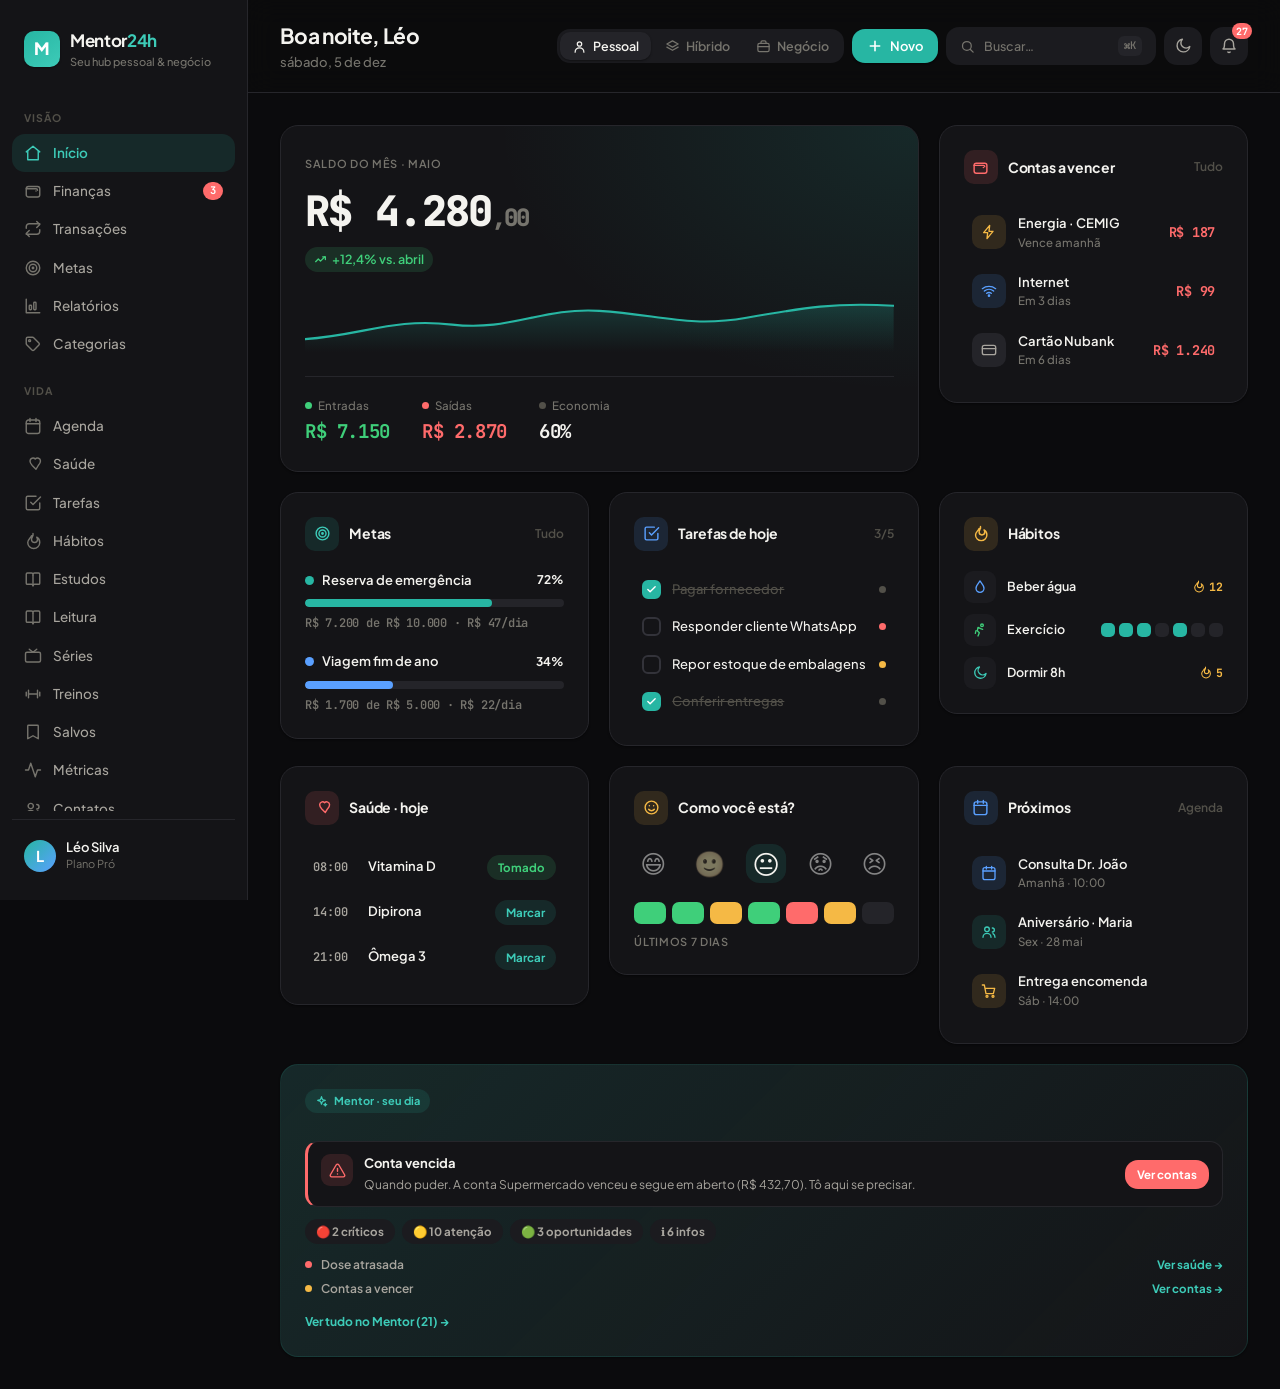
==== index.html @ be927c5b "feat(etapa-24): Encomendas/Pedidos (modo Negócio) — status board, sinal/restante, WhatsApp e Mentor " ====
<!DOCTYPE html>
<html lang="pt-BR" data-theme="dark" data-mode="pessoal">
<head>
<meta charset="UTF-8">
<meta name="viewport" content="width=device-width, initial-scale=1.0, viewport-fit=cover, maximum-scale=1.0">
<title>Mentor24h — Hub Pessoal & Negócio</title>
<meta name="theme-color" content="#0B0B0D">
<meta name="apple-mobile-web-app-capable" content="yes">
<meta name="mobile-web-app-capable" content="yes">
<meta name="apple-mobile-web-app-status-bar-style" content="black-translucent">
<meta name="apple-mobile-web-app-title" content="Mentor24h">
<link rel="manifest" href="manifest.json">
<link rel="stylesheet" href="css/estilo.css">
<link rel="apple-touch-icon" href="icon.svg">
<link rel="icon" type="image/svg+xml" href="icon.svg">
<link rel="preconnect" href="https://fonts.googleapis.com">
<link rel="preconnect" href="https://fonts.gstatic.com" crossorigin>
<link rel="stylesheet" href="https://fonts.googleapis.com/css2?family=Plus+Jakarta+Sans:wght@400;500;600;700;800&family=JetBrains+Mono:wght@400;500;600&display=swap">
</head>
<body>
<div id="side-backdrop"></div>
<div id="app">

  <!-- ═══ SIDEBAR ═══ -->
  <aside id="sidebar">
    <div class="brand">
      <div class="brand-mark">M</div>
      <div>
        <div class="brand-name">Mentor<em>24h</em></div>
        <div class="brand-tag">Seu hub pessoal & negócio</div>
      </div>
    </div>

    <div class="side-scroll">
    <div class="nav-group" data-ctx="pessoal">
      <div class="nav-label">Visão</div>
      <div class="nav-item active" data-nav="dashboard">{i:home}<span>Início</span></div>
      <div class="nav-item" data-nav="financas">{i:wallet}<span>Finanças</span><span class="badge">3</span></div>
      <div class="nav-item" data-nav="transacoes">{i:repeat}<span>Transações</span></div>
      <div class="nav-item" data-nav="metas">{i:target}<span>Metas</span></div>
      <div class="nav-item" data-nav="relatorios-fin">{i:chart}<span>Relatórios</span></div>
      <div class="nav-item" data-nav="categorias">{i:tag}<span>Categorias</span></div>
    </div>
    <div class="nav-group" data-ctx="pessoal">
      <div class="nav-label">Vida</div>
      <div class="nav-item" data-nav="agenda">{i:calendar}<span>Agenda</span></div>
      <div class="nav-item" data-nav="saude">{i:heart}<span>Saúde</span></div>
      <div class="nav-item" data-nav="tarefas">{i:check}<span>Tarefas</span></div>
      <div class="nav-item" data-nav="habitos">{i:flame}<span>Hábitos</span></div>
      <div class="nav-item" data-nav="estudos">{i:book}<span>Estudos</span></div>
      <div class="nav-item" data-nav="leitura">{i:book}<span>Leitura</span></div>
      <div class="nav-item" data-nav="series">{i:tv}<span>Séries</span></div>
      <div class="nav-item" data-nav="treinos">{i:dumbbell}<span>Treinos</span></div>
      <div class="nav-item" data-nav="salvos">{i:bookmark}<span>Salvos</span></div>
      <div class="nav-item" data-nav="metricas">{i:activity}<span>Métricas</span></div>
      <div class="nav-item" data-nav="contatos">{i:users}<span>Contatos</span></div>
    </div>
    <div class="nav-group" data-ctx="negocio" style="display:none">
      <div class="nav-label">Negócio</div>
      <div class="nav-item" data-nav="dashboard">{i:home}<span>Painel</span></div>
      <div class="nav-item" data-nav="vendas">{i:cart}<span>Vendas</span></div>
      <div class="nav-item" data-nav="produtos">{i:box}<span>Produtos</span></div>
      <div class="nav-item" data-nav="estoque">{i:archive}<span>Estoque</span><span class="badge" id="badge-estoque" style="display:none"></span></div>
      <div class="nav-item" data-nav="clientes">{i:users}<span>Clientes</span></div>
      <div class="nav-item" data-nav="relatorios">{i:chart}<span>Relatórios</span></div>
      <div class="nav-item" data-nav="documentos">{i:file}<span>Documentos</span></div>
      <div class="nav-item" data-nav="encomendas">{i:package}<span>Encomendas</span></div>
    </div>
    <div class="nav-group">
      <div class="nav-label">Assistente</div>
      <div class="nav-item" data-nav="mentor">{i:spark}<span>Mentor</span><span class="badge" id="badge-mentor" style="display:none"></span></div>
    </div>
    </div>

    <div class="side-foot">
      <div class="user-chip" id="user-chip"></div>
    </div>
  </aside>

  <!-- ═══ MAIN ═══ -->
  <main id="main">
    <header class="topbar">
      <button class="icon-btn" id="menu-btn" title="Menu">{i:menu}</button>
      <div class="greet">
        <h1 id="greet-h">Boa tarde, Léo</h1>
        <p id="greet-p">terça, 26 de maio</p>
      </div>
      <div class="top-actions">
        <div class="mode-switch">
          <button class="on" data-mode="pessoal">{i:user}<span>Pessoal</span></button>
          <button data-mode="hibrido">{i:layers}<span>Híbrido</span></button>
          <button data-mode="negocio">{i:briefcase}<span>Negócio</span></button>
        </div>
        <div class="qa-wrap" id="qa-wrap">
          <button class="btn-add" id="qa-btn">{i:plus}<span>Novo</span></button>
          <div class="qa-menu" id="qa-menu"></div>
        </div>
        <div class="search">{i:search}<span>Buscar…</span><span class="kbd">⌘K</span></div>
        <button class="icon-btn" id="theme-btn" title="Tema">{i:moon}</button>
        <div class="notif-wrap" id="notif-wrap">
          <button class="icon-btn" id="notif-btn" title="Notificações">{i:bell}</button>
          <span class="notif-badge" id="notif-badge" style="display:none"></span>
          <div class="notif-panel" id="notif-panel"></div>
        </div>
      </div>
    </header>

    <div class="content">

      <!-- ░░░░ PÁGINA: DASHBOARD ░░░░ -->
      <section class="page show" data-page="dashboard">

      <!-- ════ MODO PESSOAL ════ -->
      <section class="mode-pane show" data-pane="pessoal">
        <div class="bento">

          <!-- HERO saldo -->
          <div class="card hero col-8">
            <span class="eyebrow">Saldo do mês · Maio</span>
            <div class="big mono">R$ 4.280<span style="font-size:24px;color:var(--text-3)">,00</span></div>
            <span class="delta">{i:trendup} +12,4% vs. abril</span>
            <svg class="spark" viewBox="0 0 600 70" preserveAspectRatio="none" style="width:100%;height:60px">
              <defs><linearGradient id="g1" x1="0" y1="0" x2="0" y2="1">
                <stop offset="0" stop-color="var(--brand)" stop-opacity=".22"/><stop offset="1" stop-color="var(--brand)" stop-opacity="0"/>
              </linearGradient></defs>
              <path d="M0,55 C60,50 90,30 150,38 C210,46 240,18 300,22 C360,26 390,42 450,30 C510,18 540,12 600,16" fill="none" stroke="var(--brand)" stroke-width="2.5" stroke-linecap="round"/>
              <path d="M0,55 C60,50 90,30 150,38 C210,46 240,18 300,22 C360,26 390,42 450,30 C510,18 540,12 600,16 L600,70 L0,70 Z" fill="url(#g1)"/>
            </svg>
            <div class="hero-stats">
              <div class="hero-stat"><div class="lbl"><span class="dot" style="background:var(--income)"></span>Entradas</div><div class="v mono" style="color:var(--income)">R$ 7.150</div></div>
              <div class="hero-stat"><div class="lbl"><span class="dot" style="background:var(--expense)"></span>Saídas</div><div class="v mono" style="color:var(--expense)">R$ 2.870</div></div>
              <div class="hero-stat"><div class="lbl"><span class="dot" style="background:var(--text-4)"></span>Economia</div><div class="v mono">60%</div></div>
            </div>
          </div>

          <!-- Próximas contas -->
          <div class="card col-4">
            <div class="card-head">
              <div class="ico" style="background:var(--expense-soft);color:var(--expense)">{i:wallet}</div>
              <h3>Contas a vencer</h3><a class="more">Tudo</a>
            </div>
            <div class="list">
              <div class="row"><div class="rico" style="background:var(--warning-soft);color:var(--warning)">{i:zap}</div><div class="info"><div class="t">Energia · CEMIG</div><div class="s">Vence amanhã</div></div><div class="amt out mono">R$ 187</div></div>
              <div class="row"><div class="rico" style="background:var(--info-soft);color:var(--info)">{i:wifi}</div><div class="info"><div class="t">Internet</div><div class="s">Em 3 dias</div></div><div class="amt out mono">R$ 99</div></div>
              <div class="row"><div class="rico" style="background:var(--surface-3);color:var(--text-2)">{i:card}</div><div class="info"><div class="t">Cartão Nubank</div><div class="s">Em 6 dias</div></div><div class="amt out mono">R$ 1.240</div></div>
            </div>
          </div>

          <!-- Metas -->
          <div class="card col-4">
            <div class="card-head">
              <div class="ico" style="background:var(--brand-soft);color:var(--brand-text)">{i:target}</div>
              <h3>Metas</h3><a class="more">Tudo</a>
            </div>
            <div class="goal">
              <div class="goal-top"><span class="goal-name"><span class="gd" style="background:var(--brand)"></span>Reserva de emergência</span><span class="goal-val"><b>72%</b></span></div>
              <div class="bar"><i style="width:72%;background:var(--brand)"></i></div>
              <div class="goal-val mono" style="margin-top:7px">R$ 7.200 de R$ 10.000 · R$ 47/dia</div>
            </div>
            <div class="goal">
              <div class="goal-top"><span class="goal-name"><span class="gd" style="background:var(--info)"></span>Viagem fim de ano</span><span class="goal-val"><b>34%</b></span></div>
              <div class="bar"><i style="width:34%;background:var(--info)"></i></div>
              <div class="goal-val mono" style="margin-top:7px">R$ 1.700 de R$ 5.000 · R$ 22/dia</div>
            </div>
          </div>

          <!-- Tarefas -->
          <div class="card col-4">
            <div class="card-head">
              <div class="ico" style="background:var(--info-soft);color:var(--info)">{i:check}</div>
              <h3>Tarefas de hoje</h3><a class="more">3/5</a>
            </div>
            <div class="task done"><span class="check">{i:tick}</span><span class="tt">Pagar fornecedor</span><span class="prio" style="background:var(--text-4)"></span></div>
            <div class="task"><span class="check">{i:tick}</span><span class="tt">Responder cliente WhatsApp</span><span class="prio" style="background:var(--expense)"></span></div>
            <div class="task"><span class="check">{i:tick}</span><span class="tt">Repor estoque de embalagens</span><span class="prio" style="background:var(--warning)"></span></div>
            <div class="task done"><span class="check">{i:tick}</span><span class="tt">Conferir entregas</span><span class="prio" style="background:var(--text-4)"></span></div>
          </div>

          <!-- Hábitos -->
          <div class="card col-4">
            <div class="card-head">
              <div class="ico" style="background:var(--warning-soft);color:var(--warning)">{i:flame}</div>
              <h3>Hábitos</h3>
            </div>
            <div class="habits">
              <div class="habit"><div class="hico" style="color:var(--info)">{i:drop}</div><span class="hn">Beber água</span><span class="streak">{i:flame}12</span></div>
              <div class="habit"><div class="hico" style="color:var(--income)">{i:run}</div><span class="hn">Exercício</span><div class="dots"><span class="f"></span><span class="f"></span><span class="f"></span><span></span><span class="f"></span><span></span><span></span></div></div>
              <div class="habit"><div class="hico" style="color:var(--brand-text)">{i:moon}</div><span class="hn">Dormir 8h</span><span class="streak">{i:flame}5</span></div>
            </div>
          </div>

          <!-- Saúde / remédios -->
          <div class="card col-4">
            <div class="card-head">
              <div class="ico" style="background:var(--expense-soft);color:var(--expense)">{i:heart}</div>
              <h3>Saúde · hoje</h3>
            </div>
            <div class="pill-row"><span class="pill-time">08:00</span><div class="info"><div class="t" style="font-size:13px;font-weight:600">Vitamina D</div></div><button class="take done">Tomado</button></div>
            <div class="pill-row"><span class="pill-time">14:00</span><div class="info"><div class="t" style="font-size:13px;font-weight:600">Dipirona</div></div><button class="take">Marcar</button></div>
            <div class="pill-row"><span class="pill-time">21:00</span><div class="info"><div class="t" style="font-size:13px;font-weight:600">Ômega 3</div></div><button class="take">Marcar</button></div>
          </div>

          <!-- Humor -->
          <div class="card col-4">
            <div class="card-head">
              <div class="ico" style="background:var(--warning-soft);color:var(--warning)">{i:smile}</div>
              <h3>Como você está?</h3>
            </div>
            <div class="mood-pick">
              <button class="mood" data-m="5">😄</button>
              <button class="mood" data-m="4">🙂</button>
              <button class="mood on" data-m="3">😐</button>
              <button class="mood" data-m="2">😟</button>
              <button class="mood" data-m="1">😣</button>
            </div>
            <div class="mood-week"><span style="background:var(--income)"></span><span style="background:var(--income)"></span><span style="background:var(--warning)"></span><span style="background:var(--income)"></span><span style="background:var(--expense)"></span><span style="background:var(--warning)"></span><span style="background:var(--surface-3)"></span></div>
            <div class="eyebrow" style="margin-top:10px">Últimos 7 dias</div>
          </div>

          <!-- Agenda -->
          <div class="card col-4">
            <div class="card-head">
              <div class="ico" style="background:var(--info-soft);color:var(--info)">{i:calendar}</div>
              <h3>Próximos</h3><a class="more">Agenda</a>
            </div>
            <div class="list">
              <div class="row"><div class="rico" style="background:var(--info-soft);color:var(--info)">{i:calendar}</div><div class="info"><div class="t">Consulta Dr. João</div><div class="s">Amanhã · 10:00</div></div></div>
              <div class="row"><div class="rico" style="background:var(--brand-soft);color:var(--brand-text)">{i:users}</div><div class="info"><div class="t">Aniversário · Maria</div><div class="s">Sex · 28 mai</div></div></div>
              <div class="row"><div class="rico" style="background:var(--warning-soft);color:var(--warning)">{i:cart}</div><div class="info"><div class="t">Entrega encomenda</div><div class="s">Sáb · 14:00</div></div></div>
            </div>
          </div>

          <!-- Mentor · seu dia (briefing real — Etapa 14) -->
          <div class="card ai col-12" id="mtr-dash-pessoal"></div>

        </div>
      </section>

      <!-- ════ MODO NEGÓCIO ════ -->
      <section class="mode-pane" data-pane="negocio">
        <div class="bento">

          <div class="card hero col-8">
            <span class="eyebrow">Vendas de hoje · 26 mai</span>
            <div class="big mono">R$ 1.340<span style="font-size:24px;color:var(--text-3)">,00</span></div>
            <span class="delta">{i:trendup} +8 vendas vs. ontem</span>
            <div class="hero-stats">
              <div class="hero-stat"><div class="lbl"><span class="dot" style="background:var(--income)"></span>Lucro</div><div class="v mono" style="color:var(--income)">R$ 520</div></div>
              <div class="hero-stat"><div class="lbl"><span class="dot" style="background:var(--text-4)"></span>Vendas</div><div class="v mono">23</div></div>
              <div class="hero-stat"><div class="lbl"><span class="dot" style="background:var(--info)"></span>Ticket médio</div><div class="v mono">R$ 58</div></div>
            </div>
          </div>

          <div class="card col-4">
            <div class="card-head"><div class="ico" style="background:var(--expense-soft);color:var(--expense)">{i:archive}</div><h3>Estoque crítico</h3></div>
            <div class="list">
              <div class="row"><div class="rico" style="background:var(--expense-soft);color:var(--expense)">{i:box}</div><div class="info"><div class="t">Embalagem 500ml</div><div class="s">Restam 4 un.</div></div><div class="amt out mono">!</div></div>
              <div class="row"><div class="rico" style="background:var(--warning-soft);color:var(--warning)">{i:box}</div><div class="info"><div class="t">Brigadeiro gourmet</div><div class="s">Restam 9 un.</div></div><div class="amt mono" style="color:var(--warning)">!</div></div>
            </div>
          </div>

          <div class="card col-5">
            <div class="card-head"><div class="ico" style="background:var(--brand-soft);color:var(--brand-text)">{i:cart}</div><h3>Últimas vendas</h3><a class="more">Tudo</a></div>
            <div class="list">
              <div class="row"><div class="rico" style="background:var(--income-soft);color:var(--income)">{i:check}</div><div class="info"><div class="t">Maria Souza · 6 brigadeiros</div><div class="s">Pix · há 12 min</div></div><div class="amt in mono">R$ 48</div></div>
              <div class="row"><div class="rico" style="background:var(--income-soft);color:var(--income)">{i:check}</div><div class="info"><div class="t">João Pedro · Combo festa</div><div class="s">Crédito · há 40 min</div></div><div class="amt in mono">R$ 120</div></div>
              <div class="row"><div class="rico" style="background:var(--warning-soft);color:var(--warning)">{i:clock}</div><div class="info"><div class="t">Ana Lima · 12 doces</div><div class="s">A prazo · há 1h</div></div><div class="amt mono" style="color:var(--warning)">R$ 90</div></div>
            </div>
          </div>

          <div class="card col-7">
            <div class="card-head"><div class="ico" style="background:var(--info-soft);color:var(--info)">{i:chart}</div><h3>Mais vendidos · semana</h3></div>
            <div class="goal"><div class="goal-top"><span class="goal-name"><span class="gd" style="background:var(--brand)"></span>Brigadeiro gourmet</span><span class="goal-val mono">82 un.</span></div><div class="bar"><i style="width:90%;background:var(--brand)"></i></div></div>
            <div class="goal"><div class="goal-top"><span class="goal-name"><span class="gd" style="background:var(--info)"></span>Combo festa</span><span class="goal-val mono">31 un.</span></div><div class="bar"><i style="width:54%;background:var(--info)"></i></div></div>
            <div class="goal"><div class="goal-top"><span class="goal-name"><span class="gd" style="background:var(--warning)"></span>Bolo no pote</span><span class="goal-val mono">24 un.</span></div><div class="bar"><i style="width:38%;background:var(--warning)"></i></div></div>
          </div>

          <!-- Mentor · seu dia (briefing real — Etapa 14) -->
          <div class="card ai col-12" id="mtr-dash-negocio"></div>

        </div>
      </section>

      <!-- ════ MODO HÍBRIDO ════ -->
      <section class="mode-pane" data-pane="hibrido">
        <div class="bento">

          <div class="card hero col-6">
            <span class="eyebrow">Saldo pessoal · Maio</span>
            <div class="big mono">R$ 4.280<span style="font-size:22px;color:var(--text-3)">,00</span></div>
            <span class="delta">{i:trendup} +12,4% vs. abril</span>
          </div>

          <div class="card hero col-6">
            <span class="eyebrow">Vendas hoje · Negócio</span>
            <div class="big mono">R$ 1.340<span style="font-size:22px;color:var(--text-3)">,00</span></div>
            <span class="delta">{i:trendup} +8 vendas · lucro R$ 520</span>
          </div>

          <div class="card col-4">
            <div class="card-head"><div class="ico" style="background:var(--expense-soft);color:var(--expense)">{i:wallet}</div><h3>Contas a vencer</h3></div>
            <div class="list">
              <div class="row"><div class="rico" style="background:var(--warning-soft);color:var(--warning)">{i:zap}</div><div class="info"><div class="t">Energia · CEMIG</div><div class="s">Vence amanhã</div></div><div class="amt out mono">R$ 187</div></div>
              <div class="row"><div class="rico" style="background:var(--surface-3);color:var(--text-2)">{i:card}</div><div class="info"><div class="t">Cartão Nubank</div><div class="s">Em 6 dias</div></div><div class="amt out mono">R$ 1.240</div></div>
            </div>
          </div>

          <div class="card col-4">
            <div class="card-head"><div class="ico" style="background:var(--expense-soft);color:var(--expense)">{i:archive}</div><h3>Estoque crítico</h3></div>
            <div class="list">
              <div class="row"><div class="rico" style="background:var(--expense-soft);color:var(--expense)">{i:box}</div><div class="info"><div class="t">Embalagem 500ml</div><div class="s">Restam 4 un.</div></div><div class="amt out mono">!</div></div>
              <div class="row"><div class="rico" style="background:var(--warning-soft);color:var(--warning)">{i:box}</div><div class="info"><div class="t">Brigadeiro gourmet</div><div class="s">Restam 9 un.</div></div><div class="amt mono" style="color:var(--warning)">!</div></div>
            </div>
          </div>

          <div class="card col-4">
            <div class="card-head"><div class="ico" style="background:var(--info-soft);color:var(--info)">{i:check}</div><h3>Tarefas de hoje</h3><a class="more">3/5</a></div>
            <div class="task done"><span class="check">{i:tick}</span><span class="tt">Pagar fornecedor</span></div>
            <div class="task"><span class="check">{i:tick}</span><span class="tt">Responder cliente</span></div>
            <div class="task"><span class="check">{i:tick}</span><span class="tt">Repor embalagens</span></div>
          </div>

          <div class="card col-4">
            <div class="card-head"><div class="ico" style="background:var(--brand-soft);color:var(--brand-text)">{i:target}</div><h3>Metas</h3></div>
            <div class="goal"><div class="goal-top"><span class="goal-name"><span class="gd" style="background:var(--brand)"></span>Reserva</span><span class="goal-val"><b>72%</b></span></div><div class="bar"><i style="width:72%;background:var(--brand)"></i></div></div>
            <div class="goal"><div class="goal-top"><span class="goal-name"><span class="gd" style="background:var(--info)"></span>Viagem</span><span class="goal-val"><b>34%</b></span></div><div class="bar"><i style="width:34%;background:var(--info)"></i></div></div>
          </div>

          <div class="card col-4">
            <div class="card-head"><div class="ico" style="background:var(--warning-soft);color:var(--warning)">{i:smile}</div><h3>Como você está?</h3></div>
            <div class="mood-pick">
              <button class="mood" data-m="5">😄</button>
              <button class="mood" data-m="4">🙂</button>
              <button class="mood on" data-m="3">😐</button>
              <button class="mood" data-m="2">😟</button>
              <button class="mood" data-m="1">😣</button>
            </div>
            <div class="mood-week"><span style="background:var(--income)"></span><span style="background:var(--income)"></span><span style="background:var(--warning)"></span><span style="background:var(--income)"></span><span style="background:var(--expense)"></span><span style="background:var(--warning)"></span><span style="background:var(--surface-3)"></span></div>
          </div>

          <div class="card col-4">
            <div class="card-head"><div class="ico" style="background:var(--info-soft);color:var(--info)">{i:calendar}</div><h3>Próximos</h3></div>
            <div class="list">
              <div class="row"><div class="rico" style="background:var(--info-soft);color:var(--info)">{i:calendar}</div><div class="info"><div class="t">Consulta Dr. João</div><div class="s">Amanhã · 10:00</div></div></div>
              <div class="row"><div class="rico" style="background:var(--warning-soft);color:var(--warning)">{i:cart}</div><div class="info"><div class="t">Entrega encomenda</div><div class="s">Sáb · 14:00</div></div></div>
            </div>
          </div>

          <!-- Mentor · seu dia (briefing real — Etapa 14) -->
          <div class="card ai col-12" id="mtr-dash-hibrido"></div>

        </div>
      </section>
      </section><!-- /page:dashboard -->

      <!-- ░░░░ PÁGINA: FINANÇAS / CONTAS ░░░░ -->
      <section class="page" data-page="financas"><div id="contas-root"></div></section>

      <!-- ░░░░ PÁGINA: TRANSAÇÕES ░░░░ -->
      <section class="page" data-page="transacoes"><div id="tx-root"></div></section>

      <!-- ░░░░ PÁGINA: METAS ░░░░ -->
      <section class="page" data-page="metas"><div id="metas-root"></div></section>

      <!-- ░░░░ PÁGINA: RELATÓRIOS (financeiro) ░░░░ -->
      <section class="page" data-page="relatorios-fin"><div id="rel-root"></div></section>

      <!-- ░░░░ PÁGINA: CATEGORIAS ░░░░ -->
      <section class="page" data-page="categorias"><div id="cats-root"></div></section>

      <!-- ░░░░ PÁGINA: TAREFAS / KANBAN ░░░░ -->
      <section class="page" data-page="tarefas"><div id="tarefas-root"></div></section>

      <!-- ░░░░ PÁGINA: AGENDA ░░░░ -->
      <section class="page" data-page="agenda"><div id="agenda-root"></div></section>

      <!-- ░░░░ PÁGINA: SAÚDE ░░░░ -->
      <section class="page" data-page="saude"><div id="saude-root"></div></section>

      <!-- ░░░░ PÁGINA: HÁBITOS ░░░░ -->
      <section class="page" data-page="habitos"><div id="habitos-root"></div></section>

      <!-- ░░░░ PÁGINA: MÉTRICAS ░░░░ -->
      <section class="page" data-page="metricas"><div id="metricas-root"></div></section>

      <!-- ░░░░ PÁGINA: ESTUDOS (Etapa 16) ░░░░ -->
      <section class="page" data-page="estudos"><div id="estudos-root"></div></section>

      <!-- ░░░░ PÁGINA: LEITURA (Etapa 17) ░░░░ -->
      <section class="page" data-page="leitura"><div id="leitura-root"></div></section>

      <!-- ░░░░ PÁGINA: SÉRIES (Etapa 18) ░░░░ -->
      <section class="page" data-page="series"><div id="series-root"></div></section>

      <!-- ░░░░ PÁGINA: TREINOS (Etapa 19) ░░░░ -->
      <section class="page" data-page="treinos"><div id="treinos-root"></div></section>

      <!-- ░░░░ PÁGINA: SALVOS (Etapa 20) ░░░░ -->
      <section class="page" data-page="salvos"><div id="salvos-root"></div></section>

      <!-- ░░░░ PÁGINA: CONTATOS ░░░░ -->
      <section class="page" data-page="contatos"><div id="contatos-root"></div></section>

      <!-- ░░░░ PÁGINA: PRODUTOS ░░░░ -->
      <section class="page" data-page="produtos"><div id="produtos-root"></div></section>

      <!-- ░░░░ PÁGINA: ESTOQUE ░░░░ -->
      <section class="page" data-page="estoque"><div id="estoque-root"></div></section>

      <!-- ░░░░ PÁGINA: VENDAS ░░░░ -->
      <section class="page" data-page="vendas"><div id="vendas-root"></div></section>

      <!-- ░░░░ PÁGINA: CLIENTES (Etapa 12) ░░░░ -->
      <section class="page" data-page="clientes"><div id="clientes-root"></div></section>

      <!-- ░░░░ PÁGINA: RELATÓRIOS (Etapa 13) ░░░░ -->
      <section class="page" data-page="relatorios"><div id="relneg-root"></div></section>

      <!-- ░░░░ PÁGINA: DOCUMENTOS (Etapa 23A) ░░░░ -->
      <section class="page" data-page="documentos"><div id="documentos-root"></div></section>

      <!-- ░░░░ PÁGINA: ENCOMENDAS (Etapa 24) ░░░░ -->
      <section class="page" data-page="encomendas"><div id="encomendas-root"></div></section>

      <!-- ░░░░ PÁGINA: MENTOR (Etapa 14A) ░░░░ -->
      <section class="page" data-page="mentor"><div id="mentor-root"></div></section>

    </div>
  </main>
</div>

<!-- ═══ BOTTOM NAV (mobile) ═══ -->
<nav class="bottomnav">
  <div class="bn-pill"></div>
  <button class="bn-item" data-bn="perfil">{i:user}<span>Perfil</span></button>
  <button class="bn-item active" data-bn="pessoal">{i:home}<span>Pessoal</span></button>
  <button class="bn-item" data-bn="hibrido">{i:layers}<span>Híbrido</span></button>
  <button class="bn-item" data-bn="negocio">{i:briefcase}<span>Negócio</span></button>
  <button class="bn-item" data-bn="vendas">{i:cart}<span>Vendas</span></button>
</nav>

<script src="js/01-core.js"></script>
<script src="js/02-ui.js"></script>
<script src="js/pessoal/03-contas.js"></script>
<script src="js/pessoal/04-metas.js"></script>
<script src="js/pessoal/05-relatorios.js"></script>
<script src="js/pessoal/06-tarefas.js"></script>
<script src="js/pessoal/07-agenda.js"></script>
<script src="js/pessoal/08-saude.js"></script>
<script src="js/pessoal/09-contatos.js"></script>
<script src="js/pessoal/estudos.js"></script>
<script src="js/pessoal/leitura.js"></script>
<script src="js/pessoal/series.js"></script>
<script src="js/pessoal/treinos.js"></script>
<script src="js/pessoal/salvos.js"></script>
<script src="js/negocio/10-clientes.js"></script>
<script src="js/negocio/11-relatorios-neg.js"></script>
<script src="js/negocio/12-vendas.js"></script>
<script src="js/negocio/13-produtos.js"></script>
<script src="js/negocio/14-estoque.js"></script>
<script src="js/negocio/documentos.js"></script>
<script src="js/negocio/encomendas.js"></script>
<script src="js/15-mentor.js"></script>
</body>
</html>
---- css/estilo.css ----
/* ═══════════════════════════════════════════════════════════
   MENTOR24h — DESIGN SYSTEM  ·  "Quiet Premium"
   Prova visual · Fase 0 · tokens + dashboard âncora
═══════════════════════════════════════════════════════════ */

/* ─── TOKENS: LIGHT ─── */
:root{
  /* neutros quentes (papel) */
  --bg:#F6F5F1;
  --surface-1:#FFFFFF;
  --surface-2:#F1EFEA;
  --surface-3:#E9E6DF;
  --border:#E5E1D8;
  --border-strong:#D8D3C8;

  --text-1:#1B1A16;
  --text-2:#56534B;
  --text-3:#8A867C;
  --text-4:#B2ADA2;

  /* signature: teal-petróleo */
  --brand:#168A7C;
  --brand-hover:#0F6F63;
  --brand-soft:rgba(22,138,124,.10);
  --brand-text:#0F6F63;

  /* semânticos */
  --income:#1F9D55;       --income-soft:rgba(31,157,85,.12);
  --expense:#DB4A4A;      --expense-soft:rgba(219,74,74,.12);
  --warning:#C8860B;      --warning-soft:rgba(200,134,11,.12);
  --info:#2D7FF9;         --info-soft:rgba(45,127,249,.12);

  /* elevação */
  --shadow-sm:0 1px 2px rgba(27,26,22,.05), 0 1px 3px rgba(27,26,22,.04);
  --shadow-md:0 4px 12px rgba(27,26,22,.06), 0 2px 4px rgba(27,26,22,.04);
  --shadow-lg:0 12px 32px rgba(27,26,22,.10), 0 4px 8px rgba(27,26,22,.05);

  /* foundations */
  --r-sm:9px; --r-md:13px; --r-lg:18px; --r-xl:24px; --r-full:999px;
  --s-1:4px; --s-2:8px; --s-3:12px; --s-4:16px; --s-5:20px; --s-6:24px; --s-8:32px; --s-10:40px;
  --font:'Plus Jakarta Sans',system-ui,sans-serif;
  --mono:'JetBrains Mono',ui-monospace,monospace;
  --ease:cubic-bezier(.22,.61,.36,1);
  --sidebar-w:248px;
}

/* ─── TOKENS: DARK ─── */
[data-theme="dark"]{
  --bg:#0B0B0D;
  --surface-1:#141417;
  --surface-2:#1B1B1F;
  --surface-3:#242429;
  --border:#26262B;
  --border-strong:#33333A;

  --text-1:#F4F3EF;
  --text-2:#A8A59E;
  --text-3:#76746D;
  --text-4:#525049;

  --brand:#27B6A3;
  --brand-hover:#3DCBB8;
  --brand-soft:rgba(39,182,163,.13);
  --brand-text:#3DCBB8;

  --income:#3FCF7A;       --income-soft:rgba(63,207,122,.14);
  --expense:#FF6B6B;      --expense-soft:rgba(255,107,107,.13);
  --warning:#F5B945;      --warning-soft:rgba(245,185,69,.13);
  --info:#5AA0FF;         --info-soft:rgba(90,160,255,.13);

  --shadow-sm:0 1px 2px rgba(0,0,0,.4);
  --shadow-md:0 4px 14px rgba(0,0,0,.45);
  --shadow-lg:0 16px 40px rgba(0,0,0,.55);
}

/* ─── RESET ─── */
*{margin:0;padding:0;box-sizing:border-box}
html{-webkit-text-size-adjust:100%;overflow-x:clip}
body{
  font-family:var(--font);
  background:var(--bg);
  color:var(--text-1);
  line-height:1.5;
  -webkit-font-smoothing:antialiased;
  overflow-x:clip;max-width:100%;
  transition:background .4s var(--ease), color .4s var(--ease);
}
*{min-width:0}
button{font-family:inherit;cursor:pointer;border:none;background:none;color:inherit}
.mono{font-family:var(--mono);font-variant-numeric:tabular-nums;letter-spacing:-.02em}
svg{display:block}

/* ═══ APP SHELL ═══ */
#app{display:flex;min-height:100vh}

/* ─── SIDEBAR (desktop) ─── */
#sidebar{
  width:var(--sidebar-w);flex-shrink:0;
  background:var(--surface-1);
  border-right:1px solid var(--border);
  padding:var(--s-5) var(--s-3);
  display:flex;flex-direction:column;gap:var(--s-2);
  position:sticky;top:0;height:100vh;
}
.brand{display:flex;align-items:center;gap:10px;padding:var(--s-2) var(--s-3) var(--s-5)}
.brand-mark{
  width:36px;height:36px;border-radius:10px;flex-shrink:0;
  background:linear-gradient(145deg,var(--brand),var(--brand-hover));
  display:grid;place-items:center;color:#fff;font-weight:800;font-size:17px;
  box-shadow:var(--shadow-sm);
}
.brand-name{font-weight:700;font-size:17px;letter-spacing:-.02em}
.brand-name em{font-style:normal;color:var(--brand-text)}
.brand-tag{font-size:11px;color:var(--text-3);font-weight:500}

.nav-group{margin-top:var(--s-3)}
.nav-label{font-size:10.5px;font-weight:700;text-transform:uppercase;letter-spacing:.09em;color:var(--text-4);padding:0 var(--s-3) var(--s-2)}
.nav-item{
  display:flex;align-items:center;gap:11px;
  padding:9px var(--s-3);border-radius:var(--r-md);
  font-size:13.5px;font-weight:500;color:var(--text-2);
  transition:.18s var(--ease);position:relative;
}
.nav-item svg{width:18px;height:18px;stroke-width:1.9;flex-shrink:0;color:var(--text-3);transition:.18s var(--ease)}
.nav-item:hover{background:var(--surface-2);color:var(--text-1)}
.nav-item:hover svg{color:var(--text-2)}
.nav-item.active{background:var(--brand-soft);color:var(--brand-text);font-weight:600}
.nav-item.active svg{color:var(--brand-text)}
.nav-item .badge{margin-left:auto;font-size:10.5px;font-weight:700;background:var(--expense);color:#fff;padding:1px 7px;border-radius:var(--r-full);font-family:var(--mono)}

.side-foot{margin-top:auto;border-top:1px solid var(--border);padding-top:var(--s-3);flex-shrink:0}
.brand{flex-shrink:0}
.side-scroll{flex:1;min-height:0;overflow-y:auto;overscroll-behavior:contain;display:flex;flex-direction:column;gap:var(--s-2);margin:0 calc(var(--s-3) * -1);padding:0 var(--s-3)}
.side-scroll::-webkit-scrollbar{width:6px}
.side-scroll::-webkit-scrollbar-thumb{background:var(--border-strong);border-radius:3px}
.side-scroll::-webkit-scrollbar-track{background:transparent}
.user-chip{display:flex;align-items:center;gap:10px;padding:8px var(--s-3);border-radius:var(--r-md);transition:.18s var(--ease)}
.user-chip:hover{background:var(--surface-2)}
.avatar{width:32px;height:32px;border-radius:var(--r-full);background:linear-gradient(135deg,var(--brand),var(--info));display:grid;place-items:center;color:#fff;font-weight:700;font-size:15px;line-height:1;flex-shrink:0}
.uc-tx{min-width:0}   /* permite ellipsis no nome (Etapa 21) */
/* Híbrido: 2 logos sobrepostas (Pessoal + Negócio ativos) */
.uc-avatars{position:relative;flex-shrink:0;width:46px;height:32px}
.uc-avatars .avatar{position:absolute;top:0;width:28px;height:28px;font-size:13px;border:2px solid var(--surface-1);box-shadow:var(--shadow-sm)}
.uc-avatars .uc-a1{left:0;z-index:2}
.uc-avatars .uc-a2{left:17px;z-index:1;background:linear-gradient(135deg,var(--brand-hover),var(--warning))}
.uc-emp{color:var(--brand-text);font-weight:600}
.user-chip .nm{font-size:13px;font-weight:600;line-height:1.2;white-space:nowrap;overflow:hidden;text-overflow:ellipsis}
.user-chip .pl{white-space:nowrap;overflow:hidden;text-overflow:ellipsis}
.user-chip .pl{font-size:11px;color:var(--text-3)}

/* ─── MAIN ─── */
#main{flex:1;min-width:0;display:flex;flex-direction:column}

/* topbar */
.topbar{
  display:flex;align-items:center;gap:var(--s-4);
  padding:var(--s-5) var(--s-8);
  position:sticky;top:0;z-index:20;
  background:color-mix(in srgb,var(--bg) 82%,transparent);
  backdrop-filter:saturate(160%) blur(14px);
  border-bottom:1px solid var(--border);
}
.greet h1{font-size:21px;font-weight:700;letter-spacing:-.03em}
.greet p{font-size:13px;color:var(--text-3);font-weight:500;margin-top:1px}
.top-actions{margin-left:auto;display:flex;align-items:center;gap:var(--s-2)}
#menu-btn{display:none}
#side-backdrop{display:none}

.search{
  display:flex;align-items:center;gap:9px;
  background:var(--surface-2);border:1px solid transparent;
  padding:8px 13px;border-radius:var(--r-md);min-width:210px;
  color:var(--text-3);font-size:12.5px;font-weight:500;transition:.18s var(--ease);
}
.search:hover{border-color:var(--border-strong);background:var(--surface-1)}
.search svg{width:15px;height:15px;stroke-width:2}
.search .kbd{margin-left:auto;font-family:var(--mono);font-size:10.5px;background:var(--surface-3);padding:2px 6px;border-radius:6px;color:var(--text-3)}

.icon-btn{width:38px;height:38px;border-radius:var(--r-md);display:grid;place-items:center;color:var(--text-2);background:var(--surface-2);transition:.18s var(--ease)}
.icon-btn:hover{background:var(--surface-3);color:var(--text-1)}
.icon-btn svg{width:18px;height:18px;stroke-width:1.9}

.btn-add{display:flex;align-items:center;gap:7px;background:var(--brand);color:#fff;font-weight:600;font-size:13px;padding:9px 15px;border-radius:var(--r-md);box-shadow:var(--shadow-sm);transition:.18s var(--ease)}
.btn-add:hover{background:var(--brand-hover);transform:translateY(-1px);box-shadow:var(--shadow-md)}
.btn-add svg{width:16px;height:16px;stroke-width:2.4}

/* mode switch */
.mode-switch{display:flex;background:var(--surface-2);border-radius:var(--r-md);padding:3px;gap:2px}
.mode-switch button{display:flex;align-items:center;gap:6px;padding:6px 12px;border-radius:10px;font-size:12.5px;font-weight:600;color:var(--text-3);transition:.2s var(--ease)}
.mode-switch button svg{width:15px;height:15px;stroke-width:2}
.mode-switch button.on{background:var(--surface-1);color:var(--text-1);box-shadow:var(--shadow-sm)}
[data-theme="dark"] .mode-switch button.on{background:var(--surface-3)}

/* ─── CONTENT / BENTO ─── */
.content{padding:var(--s-8);max-width:1320px;width:100%}
.bento{display:grid;grid-template-columns:repeat(12,1fr);gap:var(--s-5);align-items:start}

.card{
  background:var(--surface-1);
  border:1px solid var(--border);
  border-radius:var(--r-lg);
  padding:var(--s-6);
  box-shadow:var(--shadow-sm);
  transition:.22s var(--ease);
}
.card:hover{box-shadow:var(--shadow-md);border-color:var(--border-strong)}
.card-head{display:flex;align-items:center;gap:10px;margin-bottom:var(--s-5)}
.card-head .ico{width:34px;height:34px;border-radius:10px;display:grid;place-items:center;flex-shrink:0}
.card-head .ico svg{width:17px;height:17px;stroke-width:2}
.card-head h3{font-size:14px;font-weight:700;letter-spacing:-.01em;flex:1}
.card-head .more{color:var(--text-4);font-size:12px;font-weight:600}
.card-head .more:hover{color:var(--brand-text)}

.eyebrow{font-size:11px;font-weight:600;color:var(--text-3);text-transform:uppercase;letter-spacing:.06em}

/* hero saldo */
.col-8{grid-column:span 8}.col-6{grid-column:span 6}.col-5{grid-column:span 5}.col-4{grid-column:span 4}.col-7{grid-column:span 7}.col-12{grid-column:span 12}

.hero{background:
  radial-gradient(120% 140% at 100% 0%, var(--brand-soft), transparent 55%),
  var(--surface-1);
  position:relative;overflow:hidden}
.hero .big{font-size:42px;font-weight:800;letter-spacing:-.04em;margin:6px 0 4px}
.hero .delta{display:inline-flex;align-items:center;gap:5px;font-size:12.5px;font-weight:600;color:var(--income);background:var(--income-soft);padding:3px 9px;border-radius:var(--r-full)}
.hero .delta svg{width:13px;height:13px;stroke-width:2.4}
.hero-stats{display:flex;gap:var(--s-8);margin-top:var(--s-6);padding-top:var(--s-5);border-top:1px solid var(--border)}
.hero-stat .lbl{font-size:11.5px;color:var(--text-3);font-weight:500;display:flex;align-items:center;gap:6px;margin-bottom:4px}
.hero-stat .lbl .dot{width:7px;height:7px;border-radius:var(--r-full)}
.hero-stat .v{font-size:19px;font-weight:700;letter-spacing:-.02em}

/* sparkline */
.spark{margin-top:var(--s-5)}

/* list */
.list{display:flex;flex-direction:column;gap:2px}
.row{display:flex;align-items:center;gap:12px;padding:10px var(--s-2);border-radius:var(--r-md);transition:.16s var(--ease)}
.row:hover{background:var(--surface-2)}
.row .rico{width:34px;height:34px;border-radius:10px;display:grid;place-items:center;flex-shrink:0}
.row .rico svg{width:16px;height:16px;stroke-width:2}
.row .info{flex:1;min-width:0}
.row .info .t{font-size:13px;font-weight:600;white-space:nowrap;overflow:hidden;text-overflow:ellipsis}
.row .info .s{font-size:11.5px;color:var(--text-3);font-weight:500}
.row .amt{font-size:13.5px;font-weight:700}
.row .amt.in{color:var(--income)}.row .amt.out{color:var(--expense)}

/* progress */
.goal{margin-bottom:var(--s-5)}
.goal:last-child{margin-bottom:0}
.goal-top{display:flex;align-items:center;justify-content:space-between;margin-bottom:9px}
.goal-name{font-size:13px;font-weight:600;display:flex;align-items:center;gap:8px}
.goal-name .gd{width:9px;height:9px;border-radius:var(--r-full)}
.goal-val{font-size:12px;color:var(--text-3);font-weight:600}
.goal-val b{color:var(--text-1)}
.bar{height:8px;background:var(--surface-3);border-radius:var(--r-full);overflow:hidden}
.bar i{display:block;height:100%;border-radius:var(--r-full);transition:width .8s var(--ease)}

/* tasks */
.task{display:flex;align-items:center;gap:11px;padding:9px var(--s-2);border-radius:var(--r-md);transition:.16s var(--ease)}
.task:hover{background:var(--surface-2)}
.check{width:19px;height:19px;border-radius:6px;border:2px solid var(--border-strong);flex-shrink:0;transition:.18s var(--ease);display:grid;place-items:center}
.check svg{width:11px;height:11px;stroke-width:3;color:#fff;opacity:0}
.task.done .check{background:var(--brand);border-color:var(--brand)}
.task.done .check svg{opacity:1}
.task.done .tt{color:var(--text-4);text-decoration:line-through}
.tt{font-size:13px;font-weight:500;flex:1}
.prio{width:7px;height:7px;border-radius:var(--r-full);flex-shrink:0}

/* habit chips */
.habits{display:flex;flex-direction:column;gap:11px}
.habit{display:flex;align-items:center;gap:11px}
.habit .hico{width:32px;height:32px;border-radius:9px;display:grid;place-items:center;flex-shrink:0;background:var(--surface-2)}
.habit .hico svg{width:16px;height:16px;stroke-width:2}
.habit .hn{font-size:12.5px;font-weight:600;flex:1}
.streak{display:flex;align-items:center;gap:4px;font-size:11.5px;font-weight:700;color:var(--warning);font-family:var(--mono)}
.streak svg{width:13px;height:13px;stroke-width:2}
.dots{display:flex;gap:4px}
.dots span{width:14px;height:14px;border-radius:5px;background:var(--surface-3)}
.dots span.f{background:var(--brand)}

/* AI insight */
.ai{background:linear-gradient(135deg,var(--brand-soft),transparent),var(--surface-1);border:1px solid var(--brand-soft)}
.ai-badge{display:inline-flex;align-items:center;gap:6px;font-size:11px;font-weight:700;color:var(--brand-text);background:var(--brand-soft);padding:4px 10px;border-radius:var(--r-full);margin-bottom:var(--s-4)}
.ai-badge svg{width:13px;height:13px;stroke-width:2.2}
.ai p{font-size:14px;line-height:1.55;font-weight:500;color:var(--text-1)}
.ai p b{color:var(--brand-text);font-weight:700}

/* Mentor — feed de insights (Etapa 14A) + voz/tom (14B) */
.mtr-tom{display:inline-flex;margin-bottom:var(--s-4);flex-wrap:wrap}
.mtr-tom button{min-height:40px}
.mtr-resumo{margin-bottom:var(--s-5)}
.mtr-resumo h2{font-size:20px;font-weight:800;letter-spacing:-.02em}
.mtr-resumo p{font-size:13px;color:var(--text-3);font-weight:600;margin-top:3px}
.mtr-feed{display:flex;flex-direction:column;gap:10px}
.mtr-card{display:flex;align-items:flex-start;gap:12px;padding:14px var(--s-4);background:var(--surface-1);border:1px solid var(--border);border-left:3px solid var(--c);border-radius:var(--r-lg);transition:.18s var(--ease)}
.mtr-card:hover{border-color:var(--c);box-shadow:0 2px 14px rgba(0,0,0,.05)}
.mtr-ico{width:34px;height:34px;border-radius:10px;display:grid;place-items:center;flex-shrink:0;background:var(--cs);color:var(--c)}
.mtr-ico svg{width:17px;height:17px;stroke-width:2}
.mtr-main{flex:1;min-width:0}
.mtr-t{font-size:13.5px;font-weight:700;color:var(--text-1)}
.mtr-s{font-size:12.5px;color:var(--text-2);line-height:1.5;margin-top:2px}
.mtr-side{display:flex;flex-direction:column;align-items:flex-end;gap:7px;flex-shrink:0}
.mtr-btn{font-size:11.5px;font-weight:700;padding:7px 12px;border-radius:var(--r-md);background:var(--cs);color:var(--c);white-space:nowrap;transition:.18s var(--ease)}
.mtr-btn:hover{filter:brightness(1.05);transform:translateY(-1px)}
.mtr-x{font-size:10.5px;font-weight:600;color:var(--text-3);opacity:.65;transition:.18s var(--ease)}
.mtr-x:hover{opacity:1;color:var(--text-1)}
.mtr-more{text-align:center;font-size:12px;color:var(--text-3);font-weight:600;padding:8px}
/* Briefing "Mentor · seu dia" no dashboard (Etapa 14 conectada) */
.card.ai .brf-spot{display:flex;align-items:flex-start;gap:11px;padding:12px 13px;margin-top:var(--s-3);background:var(--surface-1);border:1px solid var(--border);border-left:3px solid var(--c);border-radius:var(--r-md)}
.brf-ico{width:32px;height:32px;border-radius:9px;display:grid;place-items:center;flex-shrink:0;background:var(--cs);color:var(--c)}
.brf-ico svg{width:17px;height:17px;stroke-width:2}
.brf-main{flex:1;min-width:0}
.brf-t{font-size:13px;font-weight:700;color:var(--text-1)}
.brf-s{font-size:12px;color:var(--text-2);line-height:1.5;margin-top:2px}
.brf-btn{align-self:center;font-size:11.5px;font-weight:700;padding:7px 12px;border-radius:var(--r-md);background:var(--c);color:#fff;white-space:nowrap;flex-shrink:0;transition:.18s var(--ease)}
.brf-btn:hover{filter:brightness(1.06);transform:translateY(-1px)}
.brf-chips{display:flex;flex-wrap:wrap;gap:7px;margin-top:var(--s-3)}
.brf-chip{font-size:11.5px;font-weight:700;padding:5px 11px;border-radius:var(--r-full);background:var(--surface-2);color:var(--text-2);transition:.18s var(--ease)}
.brf-chip:hover{background:var(--surface-3);color:var(--text-1)}
.brf-resto{display:flex;flex-direction:column;gap:6px;margin-top:var(--s-3)}
.brf-r{display:flex;align-items:center;gap:9px;font-size:12px}
.brf-dot{width:7px;height:7px;border-radius:50%;flex-shrink:0}
.brf-rt{flex:1;color:var(--text-2);font-weight:600;white-space:nowrap;overflow:hidden;text-overflow:ellipsis}
.brf-mini{font-size:11.5px;font-weight:700;color:var(--brand-text);white-space:nowrap;flex-shrink:0}
.brf-mini:hover{text-decoration:underline}
.brf-foot{margin-top:var(--s-4);font-size:12px;font-weight:700;color:var(--brand-text)}
.brf-foot:hover{text-decoration:underline}
.brf-empty{display:flex;align-items:center;gap:11px;margin-top:var(--s-3);color:var(--text-2)}
.brf-empty svg{color:var(--brand-text);flex-shrink:0}
.brf-empty b{display:block;font-size:13px;color:var(--text-1)}
.brf-empty span{font-size:12px;color:var(--text-3)}
@media(max-width:560px){.card.ai .brf-spot{flex-wrap:wrap}.brf-btn{margin-top:6px;margin-left:43px}}
/* Plataforma 15B — Notificações + Quick-add + Modos */
/* Sino shake */
@keyframes bell-shake{0%,100%{transform:rotate(0)}15%{transform:rotate(-18deg)}30%{transform:rotate(16deg)}45%{transform:rotate(-12deg)}60%{transform:rotate(8deg)}75%{transform:rotate(-5deg)}90%{transform:rotate(3deg)}}
.bell-ring{animation:bell-shake .5s var(--ease)}
/* Badge sino */
.notif-wrap{position:relative;display:inline-flex}
.notif-badge{position:absolute;top:-4px;right:-4px;min-width:16px;height:16px;padding:0 4px;border-radius:var(--r-full);background:var(--expense);color:#fff;font-size:10px;font-weight:700;font-family:var(--mono);display:flex;align-items:center;justify-content:center;pointer-events:none}
/* Painel de notificações */
.notif-panel{position:absolute;top:calc(100% + 10px);right:0;width:360px;background:var(--surface-1);border:1px solid var(--border);border-radius:var(--r-lg);box-shadow:0 16px 48px rgba(0,0,0,.32);z-index:200;opacity:0;transform:translateY(-6px) scale(.98);transition:opacity .15s var(--ease),transform .15s var(--ease);pointer-events:none}
.notif-panel.show{opacity:1;transform:none;pointer-events:auto}
.notif-head{display:flex;align-items:center;justify-content:space-between;padding:13px 16px;border-bottom:1px solid var(--border)}
.notif-head h4{font-size:14px;font-weight:700}
.notif-read-all{font-size:11.5px;font-weight:700;color:var(--brand-text)}
.notif-read-all:hover{text-decoration:underline}
.notif-body{max-height:380px;overflow-y:auto;padding:6px}
.notif-group-lbl{font-size:10.5px;font-weight:700;text-transform:uppercase;letter-spacing:.04em;color:var(--text-3);padding:8px 10px 3px}
.notif-item{display:flex;align-items:flex-start;gap:10px;padding:9px 10px;border-radius:var(--r-md);cursor:pointer;transition:.14s var(--ease)}
.notif-item:hover{background:var(--surface-2)}
.notif-item.read{opacity:.5}
.notif-ic{width:28px;height:28px;border-radius:8px;display:grid;place-items:center;flex-shrink:0}
.notif-ic svg{width:14px;height:14px}
.notif-dot{width:7px;height:7px;border-radius:50%;flex-shrink:0;margin-top:5px}
.notif-tx .nt{font-size:12.5px;font-weight:700;color:var(--text-1)}
.notif-tx .ns{font-size:11.5px;color:var(--text-3);margin-top:2px;line-height:1.4}
.notif-empty{padding:28px;text-align:center;font-size:13px;color:var(--text-3)}
/* Quick-add popover */
.qa-wrap{position:relative;display:inline-flex}
.qa-menu{position:absolute;top:calc(100% + 8px);left:0;min-width:210px;background:var(--surface-1);border:1px solid var(--border);border-radius:var(--r-lg);box-shadow:0 12px 36px rgba(0,0,0,.26);z-index:200;padding:6px;opacity:0;transform:translateY(-6px) scale(.98);transition:opacity .14s var(--ease),transform .14s var(--ease);pointer-events:none}
.qa-menu.show{opacity:1;transform:none;pointer-events:auto}
.qa-item{display:flex;align-items:center;gap:10px;padding:9px 11px;border-radius:var(--r-md);cursor:pointer;transition:.12s var(--ease)}
.qa-item:hover{background:var(--surface-2)}
.qa-ic{width:28px;height:28px;border-radius:8px;display:grid;place-items:center;background:var(--brand-soft);color:var(--brand-text);flex-shrink:0}
.qa-ic svg{width:14px;height:14px}
.qa-lbl{font-size:13px;font-weight:600;color:var(--text-1)}
/* Cross-fade de modos */
.mode-pane{transition:opacity .15s var(--ease)}
.mode-pane:not(.show){opacity:0}
@media(max-width:560px){.notif-panel{width:calc(100vw - 24px);right:0}.qa-menu{min-width:190px;left:auto;right:0;max-width:calc(100vw - 24px)}}
/* Command Palette ⌘K (Etapa 15A) */
.search{cursor:pointer}
.cmdk-back{position:fixed;inset:0;z-index:300;display:flex;align-items:flex-start;justify-content:center;padding-top:12vh;background:rgba(0,0,0,.45);backdrop-filter:blur(6px);opacity:0;transition:opacity .15s var(--ease)}
.cmdk-back.show{opacity:1}
.cmdk-back[hidden]{display:none}
.cmdk{width:min(640px,92vw);background:var(--surface-1);border:1px solid var(--border);border-radius:var(--r-lg);box-shadow:0 24px 70px rgba(0,0,0,.42);overflow:hidden;transform:scale(.97) translateY(-6px);transition:transform .15s var(--ease)}
.cmdk-back.show .cmdk{transform:none}
.cmdk-in{display:flex;align-items:center;gap:10px;padding:14px 16px;border-bottom:1px solid var(--border)}
.cmdk-in svg{width:18px;height:18px;color:var(--text-3);flex-shrink:0;stroke-width:2}
.cmdk-in input{flex:1;border:none;background:none;outline:none;font-size:15px;font-weight:500;color:var(--text-1)}
.cmdk-list{max-height:48vh;overflow-y:auto;padding:6px}
.cmdk-sec{font-size:10.5px;font-weight:700;text-transform:uppercase;letter-spacing:.04em;color:var(--text-3);padding:9px 10px 4px}
.cmdk-item{display:flex;align-items:center;gap:11px;padding:9px 10px;border-radius:var(--r-md);cursor:pointer}
.cmdk-item.on{background:var(--brand-soft)}
.cmdk-ic{width:30px;height:30px;border-radius:8px;display:grid;place-items:center;flex-shrink:0;background:var(--surface-2);color:var(--text-2)}
.cmdk-item.on .cmdk-ic{background:var(--surface-1);color:var(--brand-text)}
.cmdk-ic svg{width:16px;height:16px}
.cmdk-tx{flex:1;min-width:0}
.cmdk-t{font-size:13.5px;font-weight:600;color:var(--text-1);white-space:nowrap;overflow:hidden;text-overflow:ellipsis}
.cmdk-s{font-size:11.5px;color:var(--text-3);font-weight:500;white-space:nowrap;overflow:hidden;text-overflow:ellipsis;margin-top:1px}
.cmdk-go{font-size:13px;color:var(--text-3);font-family:var(--mono);opacity:.55;flex-shrink:0}
.cmdk-hint{font-size:11px;color:var(--text-3);font-weight:600;flex-shrink:0}
.cmdk-acts{display:flex;gap:5px;flex-shrink:0}
.cmdk-act{display:inline-flex;align-items:center;gap:4px;font-size:11px;font-weight:700;padding:5px 9px;border-radius:var(--r-sm);background:var(--surface-2);color:var(--text-2);transition:.12s var(--ease)}
.cmdk-act.on{background:var(--brand);color:#fff}
.cmdk-act svg{width:12px;height:12px}
.cmdk-empty{padding:26px;text-align:center;font-size:13px;color:var(--text-3)}
.cmdk-foot{display:flex;gap:14px;padding:9px 16px;border-top:1px solid var(--border);font-size:11px;color:var(--text-3);font-weight:600}
@media(max-width:560px){.cmdk{width:94vw}.cmdk-back{padding-top:8vh}.cmdk-act{padding:7px 10px}}
@media(max-width:560px){
  .mtr-card{flex-wrap:wrap}
  .mtr-side{flex-direction:row;align-items:center;width:100%;justify-content:space-between;margin-top:4px;margin-left:46px}
}

/* mood / humor */
.mood-pick{display:flex;gap:6px;justify-content:space-between;margin-bottom:var(--s-5)}
.mood-pick .mood{font-size:25px;line-height:1;padding:6px;border-radius:var(--r-md);filter:grayscale(.7);opacity:.5;transition:.18s var(--ease)}
.mood-pick .mood:hover{filter:none;opacity:1;background:var(--surface-2);transform:scale(1.12)}
.mood-pick .mood.on{filter:none;opacity:1;background:var(--brand-soft);transform:scale(1.06)}
.mood-week{display:flex;gap:6px}
.mood-week span{flex:1;height:22px;border-radius:7px}

/* med */
.pill-row{display:flex;align-items:center;gap:11px;padding:10px var(--s-2);border-radius:var(--r-md)}
.pill-row:hover{background:var(--surface-2)}
.pill-time{font-family:var(--mono);font-size:12px;font-weight:600;color:var(--text-2);width:44px}
.take{margin-left:auto;font-size:11.5px;font-weight:700;color:var(--brand-text);background:var(--brand-soft);padding:5px 11px;border-radius:var(--r-full);transition:.18s var(--ease)}
.take:hover{background:var(--brand);color:#fff}
.take.done{color:var(--income);background:var(--income-soft)}

/* mode sections */
.mode-pane{display:none}
.mode-pane.show{display:block;animation:fade .45s var(--ease)}
@keyframes fade{from{opacity:0;transform:translateY(8px)}to{opacity:1;transform:none}}

/* páginas (router SPA) */
.page{display:none}
.page.show{display:block;animation:fade .4s var(--ease)}

/* placeholder "em breve" */
.placeholder{display:flex;flex-direction:column;align-items:center;justify-content:center;text-align:center;min-height:62vh;gap:var(--s-4);color:var(--text-3)}
.placeholder .pico{width:64px;height:64px;border-radius:var(--r-xl);background:var(--surface-1);border:1px solid var(--border);display:grid;place-items:center;color:var(--brand-text);box-shadow:var(--shadow-md)}
.placeholder .pico svg{width:28px;height:28px;stroke-width:1.7}
.placeholder .tagx{font-size:11px;font-weight:700;text-transform:uppercase;letter-spacing:.07em;color:var(--brand-text);background:var(--brand-soft);padding:5px 12px;border-radius:var(--r-full)}
.placeholder h2{font-size:21px;font-weight:700;color:var(--text-1);letter-spacing:-.02em}
.placeholder p{font-size:13.5px;max-width:360px;line-height:1.55}

/* ══ páginas internas: KPIs, toolbar, listas, forms ══ */
html{color-scheme:light}
[data-theme="dark"]{color-scheme:dark}

.page-kpis{display:grid;grid-template-columns:repeat(3,1fr);gap:var(--s-4);margin-bottom:var(--s-5)}
.kpi{background:var(--surface-1);border:1px solid var(--border);border-radius:var(--r-lg);padding:var(--s-5);box-shadow:var(--shadow-sm)}
.kpi .kl{font-size:11.5px;font-weight:600;color:var(--text-3);display:flex;align-items:center;gap:8px;margin-bottom:9px}
.kpi .ki{width:26px;height:26px;border-radius:8px;display:grid;place-items:center}
.kpi .ki svg{width:14px;height:14px}
.kpi .kv{font-size:23px;font-weight:700;letter-spacing:-.02em;font-family:var(--mono);font-variant-numeric:tabular-nums}

.toolbar{display:flex;align-items:center;gap:var(--s-3);margin-bottom:var(--s-5);flex-wrap:wrap}
.seg{display:flex;background:var(--surface-2);border-radius:var(--r-md);padding:3px;gap:2px}
.seg button{padding:7px 14px;border-radius:10px;font-size:12.5px;font-weight:600;color:var(--text-3);transition:.18s var(--ease)}
.seg button.on{background:var(--surface-1);color:var(--text-1);box-shadow:var(--shadow-sm)}
[data-theme="dark"] .seg button.on{background:var(--surface-3)}
.field{background:var(--surface-2);border:1px solid transparent;border-radius:var(--r-md);padding:8px 12px;font-size:12.5px;font-weight:500;color:var(--text-1);font-family:inherit;transition:.16s var(--ease)}
.field::placeholder{color:var(--text-4)}
.field:hover{border-color:var(--border-strong)}
.field:focus{outline:none;border-color:var(--brand);background:var(--surface-1)}
select.field{cursor:pointer}
.toolbar .grow{flex:1;min-width:130px}

.btn{display:inline-flex;align-items:center;justify-content:center;gap:7px;font-weight:600;font-size:13px;padding:9px 15px;border-radius:var(--r-md);transition:.18s var(--ease);white-space:nowrap}
.btn svg{width:16px;height:16px}
.btn-primary{background:var(--brand);color:#fff;box-shadow:var(--shadow-sm)}
.btn-primary:hover{background:var(--brand-hover)}
.btn-ghost{background:var(--surface-2);color:var(--text-2)}
.btn-ghost:hover{background:var(--surface-3);color:var(--text-1)}

.lrow{display:flex;align-items:center;gap:13px;padding:13px var(--s-4);background:var(--surface-1);border:1px solid var(--border);border-radius:var(--r-md);margin-bottom:8px;transition:.16s var(--ease)}
.lrow:hover{border-color:var(--border-strong);box-shadow:var(--shadow-sm)}
.lrow.paga{opacity:.55}
.lrow .li{width:40px;height:40px;border-radius:11px;display:grid;place-items:center;flex-shrink:0}
.lrow .li svg{width:18px;height:18px}
.lmain{flex:1;min-width:0}
.lmain .lt{font-size:13.5px;font-weight:600;white-space:nowrap;overflow:hidden;text-overflow:ellipsis}
.lrow.paga .lt{text-decoration:line-through}
.lmain .ls{font-size:11.5px;color:var(--text-3);font-weight:500;display:flex;gap:7px;align-items:center;margin-top:3px;flex-wrap:wrap}
.lmain .ls svg{width:11px;height:11px;display:inline-block;vertical-align:middle}
.tagcat{font-size:10.5px;font-weight:700;padding:2px 8px;border-radius:var(--r-full)}
.badge-st{font-size:10px;font-weight:700;padding:3px 9px;border-radius:var(--r-full);text-transform:uppercase;letter-spacing:.03em;flex-shrink:0}
.st-pendente{background:var(--warning-soft);color:var(--warning)}
.st-paga{background:var(--income-soft);color:var(--income)}
.st-vencida{background:var(--expense-soft);color:var(--expense)}
.lval{font-size:14.5px;font-weight:700;white-space:nowrap;font-family:var(--mono);font-variant-numeric:tabular-nums}
.lval.out{color:var(--expense)}.lval.in{color:var(--income)}
.lacts{display:flex;gap:3px;flex-shrink:0}
.lacts button{width:32px;height:32px;border-radius:9px;display:grid;place-items:center;color:var(--text-3);transition:.16s var(--ease)}
.lacts button svg{width:15px;height:15px}
.lacts button:hover{background:var(--surface-2);color:var(--text-1)}
.lacts button.ok:hover{background:var(--income-soft);color:var(--income)}
.lacts button.del:hover{background:var(--expense-soft);color:var(--expense)}

.daygroup{font-size:11.5px;font-weight:700;color:var(--text-3);text-transform:uppercase;letter-spacing:.06em;margin:var(--s-5) 0 var(--s-3);padding-left:2px}
.daygroup:first-child{margin-top:0}

.empty{text-align:center;padding:var(--s-10) var(--s-5);color:var(--text-3)}
.empty .eico{width:54px;height:54px;border-radius:var(--r-lg);background:var(--surface-2);display:grid;place-items:center;margin:0 auto var(--s-4);color:var(--text-4)}
.empty .eico svg{width:24px;height:24px}
.empty h4{font-size:15px;color:var(--text-2);margin-bottom:4px}
.empty p{font-size:13px}

/* modal */
.modal-back{position:fixed;inset:0;z-index:100;background:rgba(8,8,10,.5);backdrop-filter:blur(4px);display:flex;align-items:center;justify-content:center;padding:var(--s-5);opacity:0;transition:opacity .2s var(--ease)}
.modal-back.show{opacity:1}
.modal{background:var(--surface-1);border:1px solid var(--border);border-radius:var(--r-xl);width:100%;max-width:480px;box-shadow:var(--shadow-lg);transform:translateY(14px) scale(.985);transition:transform .25s var(--ease);max-height:90vh;display:flex;flex-direction:column;overflow:hidden}
.modal-back.show .modal{transform:none}
.modal-h{display:flex;align-items:center;justify-content:space-between;padding:var(--s-5) var(--s-6);border-bottom:1px solid var(--border);flex-shrink:0}
.modal-h h3{font-size:16px;font-weight:700;letter-spacing:-.02em}
.modal-h button{width:32px;height:32px;border-radius:9px;display:grid;place-items:center;color:var(--text-3)}
.modal-h button:hover{background:var(--surface-2);color:var(--text-1)}
.modal-b{padding:var(--s-6);display:flex;flex-direction:column;gap:var(--s-4);overflow:auto}
.modal-f{display:flex;gap:var(--s-3);justify-content:flex-end;padding:var(--s-5) var(--s-6);border-top:1px solid var(--border);flex-shrink:0}
.fg{display:flex;flex-direction:column;gap:6px}
.fg label{font-size:12px;font-weight:600;color:var(--text-2)}
.fg .field{width:100%}
.frow{display:grid;grid-template-columns:1fr 1fr;gap:var(--s-3)}
.seg-in{display:flex;gap:8px}
.segopt{flex:1;cursor:pointer}
.segopt input{position:absolute;opacity:0;pointer-events:none}
.segopt span{display:block;text-align:center;padding:10px;border-radius:var(--r-md);background:var(--surface-2);font-size:12.5px;font-weight:600;color:var(--text-3);border:1.5px solid transparent;transition:.16s var(--ease)}
.segopt input:checked+span{background:var(--brand-soft);color:var(--brand-text);border-color:var(--brand)}

/* toast */
.toasts{position:fixed;bottom:24px;right:24px;z-index:200;display:flex;flex-direction:column;gap:10px}
.toast{display:flex;align-items:center;gap:9px;background:var(--surface-1);border:1px solid var(--border);border-left:3px solid var(--brand);border-radius:var(--r-md);padding:12px 15px;box-shadow:var(--shadow-lg);font-size:13px;font-weight:600;color:var(--text-1);min-width:200px;transition:opacity .25s,transform .25s;animation:slidein .28s var(--ease)}
.toast svg{width:16px;height:16px;color:var(--brand-text)}
.toast.ok{border-left-color:var(--income)}.toast.ok svg{color:var(--income)}
.toast.err{border-left-color:var(--expense)}.toast.err svg{color:var(--expense)}
@keyframes slidein{from{opacity:0;transform:translateX(24px)}to{opacity:1;transform:none}}

/* metas */
.metas-grid{display:grid;grid-template-columns:repeat(auto-fill,minmax(300px,1fr));gap:var(--s-4)}
.meta-card{background:var(--surface-1);border:1px solid var(--border);border-radius:var(--r-lg);padding:var(--s-6);box-shadow:var(--shadow-sm);transition:.2s var(--ease);display:flex;flex-direction:column}
.meta-card:hover{box-shadow:var(--shadow-md);border-color:var(--border-strong)}
.meta-h{display:flex;align-items:center;gap:11px;margin-bottom:var(--s-5)}
.meta-ic{width:46px;height:46px;border-radius:13px;display:grid;place-items:center;flex-shrink:0}
.meta-ic svg{width:22px;height:22px}
.meta-h .mn{font-size:14.5px;font-weight:700;flex:1;min-width:0}
.meta-amt{display:flex;align-items:baseline;justify-content:space-between;gap:10px;margin-bottom:10px}
.meta-cur{font-size:23px;font-weight:800;letter-spacing:-.02em;font-family:var(--mono)}
.meta-tgt{font-size:12.5px;color:var(--text-3);font-weight:600;text-align:right}
.meta-tgt .pct{font-size:14px;font-weight:800;color:var(--text-1)}
.bar.lg{height:10px}
.meta-prazo{display:flex;gap:8px;margin-top:12px;flex-wrap:wrap}
.chip-mini{font-size:10.5px;font-weight:600;padding:4px 9px;border-radius:var(--r-full);background:var(--surface-2);color:var(--text-3);display:inline-flex;align-items:center;gap:5px}
.chip-mini svg{width:11px;height:11px}
.ritmo{margin-top:14px;background:var(--surface-2);border:1px solid var(--border);border-radius:var(--r-md);padding:12px 14px}
.ritmo.atraso{background:var(--expense-soft);border-color:transparent}
.ritmo .rl{font-size:11px;color:var(--text-3);font-weight:600;margin-bottom:3px}
.ritmo .rv{font-size:18px;font-weight:800;font-family:var(--mono)}
.ritmo .rv small{font-size:11px;font-weight:500;color:var(--text-3);font-family:var(--font)}
.ritmo .rs{font-size:11.5px;color:var(--text-3);font-weight:500;margin-top:2px}
.ritmo .rwarn{font-size:11.5px;color:var(--expense);font-weight:700;margin-top:6px;display:flex;align-items:center;gap:5px}
.ritmo .rwarn svg{width:12px;height:12px}
.meta-foot{display:flex;gap:8px;margin-top:auto;padding-top:var(--s-5)}
.meta-foot .btn{flex:1}
.btn-soft{background:var(--surface-2);color:var(--text-2)}
.btn-soft:hover{background:var(--surface-3);color:var(--text-1)}
.icon-mini-btn{width:34px;height:34px;border-radius:9px;display:grid;place-items:center;color:var(--text-3);background:var(--surface-2);flex-shrink:0}
.icon-mini-btn:hover{background:var(--surface-3);color:var(--text-1)}
.icon-mini-btn svg{width:15px;height:15px}
.swatches{display:flex;gap:8px}
.sw{width:30px;height:30px;border-radius:9px;border:2px solid transparent;cursor:pointer;transition:.15s var(--ease)}
.sw.on{border-color:var(--text-1);transform:scale(1.08)}
.icpick{display:flex;gap:8px;flex-wrap:wrap}
.icp{width:38px;height:38px;border-radius:10px;display:grid;place-items:center;background:var(--surface-2);color:var(--text-3);border:1.5px solid transparent;cursor:pointer;transition:.15s var(--ease)}
.icp.on{background:var(--brand-soft);color:var(--brand-text);border-color:var(--brand)}

/* charts / relatórios */
.donut-wrap{display:flex;align-items:center;justify-content:center;padding:var(--s-3) 0}
.chart-legend{display:flex;flex-direction:column;gap:9px;margin-top:var(--s-4)}
.chart-legend .lg-item{display:flex;align-items:center;gap:9px;font-size:12.5px}
.chart-legend .lg-dot{width:10px;height:10px;border-radius:3px;flex-shrink:0}
.chart-legend .lg-name{flex:1;font-weight:600;color:var(--text-2);white-space:nowrap;overflow:hidden;text-overflow:ellipsis}
.chart-legend .lg-val{font-weight:700;font-family:var(--mono);font-size:12px}
.chart-legend .lg-pct{color:var(--text-3);font-weight:600;font-size:11px;min-width:36px;text-align:right;font-family:var(--mono)}

/* kanban */
.kanban{display:grid;grid-template-columns:repeat(3,1fr);gap:var(--s-4);align-items:start}
.kcol{background:var(--surface-2);border:1px solid var(--border);border-radius:var(--r-lg);padding:var(--s-4);min-height:140px;transition:.16s var(--ease)}
.kcol.drop{outline:2px dashed var(--brand);outline-offset:-4px;background:var(--brand-soft)}
.kcol-h{display:flex;align-items:center;gap:8px;margin-bottom:var(--s-4);padding:0 4px}
.kcol-h .dot{width:8px;height:8px;border-radius:var(--r-full)}
.kcol-h .nm{font-size:12.5px;font-weight:700;letter-spacing:.02em;flex:1}
.kcol-h .ct{font-size:11px;font-weight:700;color:var(--text-3);background:var(--surface-1);padding:2px 8px;border-radius:var(--r-full);font-family:var(--mono)}
.kcard{background:var(--surface-1);border:1px solid var(--border);border-radius:var(--r-md);padding:13px;margin-bottom:10px;box-shadow:var(--shadow-sm);cursor:grab;transition:box-shadow .16s var(--ease),transform .16s var(--ease);border-left:3px solid var(--text-4)}
.kcard:hover{box-shadow:var(--shadow-md);transform:translateY(-1px)}
.kcard:active{cursor:grabbing}
.kcard.dragging{opacity:.4}
.kcard.p-alta{border-left-color:var(--expense)}
.kcard.p-media{border-left-color:var(--warning)}
.kcard.p-baixa{border-left-color:var(--info)}
.kc-top{display:flex;align-items:center;gap:8px;margin-bottom:7px}
.kc-prio{font-size:9.5px;font-weight:700;text-transform:uppercase;letter-spacing:.05em;padding:2px 7px;border-radius:var(--r-full)}
.p-alta .kc-prio{background:var(--expense-soft);color:var(--expense)}
.p-media .kc-prio{background:var(--warning-soft);color:var(--warning)}
.p-baixa .kc-prio{background:var(--info-soft);color:var(--info)}
.kc-acts{margin-left:auto;display:flex;gap:2px}
.kc-acts button{width:26px;height:26px;border-radius:7px;display:grid;place-items:center;color:var(--text-4)}
.kc-acts button:hover{background:var(--surface-2);color:var(--text-2)}
.kc-acts button svg{width:13px;height:13px}
.kc-title{font-size:13.5px;font-weight:600;line-height:1.35}
.kc-desc{font-size:12px;color:var(--text-3);margin-top:4px;line-height:1.45}
.kc-tags{display:flex;gap:5px;flex-wrap:wrap;margin-top:9px}
.kc-tag{font-size:10px;font-weight:600;padding:2px 8px;border-radius:var(--r-full);background:var(--surface-2);color:var(--text-2)}
.kc-subs{margin-top:10px}
.ksub{display:flex;align-items:center;gap:8px;padding:3px 0;font-size:12px;color:var(--text-2);cursor:pointer}
.ksub .kx{width:16px;height:16px;border-radius:5px;border:1.5px solid var(--border-strong);flex-shrink:0;display:grid;place-items:center;transition:.15s var(--ease)}
.ksub .kx svg{width:10px;height:10px;color:#fff;opacity:0}
.ksub.on .kx{background:var(--brand);border-color:var(--brand)}
.ksub.on .kx svg{opacity:1}
.ksub.on span{color:var(--text-4);text-decoration:line-through}
.kc-foot{display:flex;align-items:center;gap:10px;margin-top:11px}
.kc-prazo{font-size:10.5px;font-weight:600;color:var(--text-3);display:inline-flex;align-items:center;gap:4px}
.kc-prazo svg{width:11px;height:11px}
.kc-prazo.late{color:var(--expense)}
.kc-move{margin-left:auto;display:flex;gap:3px}
.kc-move button{width:26px;height:26px;border-radius:7px;display:grid;place-items:center;color:var(--text-3);background:var(--surface-2)}
.kc-move button:hover:not(:disabled){background:var(--brand-soft);color:var(--brand-text)}
.kc-move button:disabled{opacity:.3;cursor:default}
.kc-move button svg{width:14px;height:14px}
.kdrop-hint{text-align:center;color:var(--text-4);font-size:12px;padding:var(--s-6) 0;border:1.5px dashed var(--border);border-radius:var(--r-md)}
@media(max-width:760px){.kanban{grid-template-columns:1fr}}

/* agenda / calendário */
.cal-head{display:flex;align-items:center;gap:8px;margin-bottom:var(--s-5)}
.cal-title{font-size:15px;font-weight:700;letter-spacing:-.01em;flex:1;text-align:center}
.cal-grid{display:grid;grid-template-columns:repeat(7,1fr);gap:5px}
.cal-dow{text-align:center;font-size:10px;font-weight:700;color:var(--text-4);text-transform:uppercase;letter-spacing:.05em;padding-bottom:4px}
.cal-day{min-height:52px;border-radius:var(--r-md);display:flex;flex-direction:column;align-items:center;padding:6px 0;font-size:12.5px;font-weight:600;color:var(--text-2);cursor:pointer;border:1.5px solid transparent;transition:.14s var(--ease);gap:4px}
.cal-day:hover{background:var(--surface-2)}
.cal-day.today{color:var(--brand-text)}
.cal-day.today .dn{background:var(--brand);color:#fff;width:22px;height:22px;border-radius:50%;display:grid;place-items:center}
.cal-day.sel{background:var(--brand-soft);border-color:var(--brand)}
.cal-dots{display:flex;gap:3px;min-height:6px}
.cal-dots span{width:5px;height:5px;border-radius:50%}
.ev-item{display:flex;align-items:center;gap:11px;padding:9px 8px;border-radius:var(--r-md);transition:.15s var(--ease)}
.ev-item:hover{background:var(--surface-2);cursor:pointer}
.ev-time{font-family:var(--mono);font-size:12px;font-weight:700;color:var(--text-2);width:46px;flex-shrink:0;text-align:center}
.ev-bar{width:3px;align-self:stretch;min-height:30px;border-radius:3px;flex-shrink:0}
.ev-main{flex:1;min-width:0}
.ev-main .et{font-size:13px;font-weight:600}
.ev-main .es{font-size:11px;color:var(--text-3);font-weight:500;display:flex;align-items:center;gap:6px;margin-top:1px}
.ev-main .es svg{width:11px;height:11px;display:inline-block}
.ev-acts{display:flex;gap:2px;flex-shrink:0}
.ev-acts button{width:28px;height:28px;border-radius:8px;display:grid;place-items:center;color:var(--text-4)}
.ev-acts button:hover{background:var(--surface-3);color:var(--text-2)}
.ev-acts button svg{width:14px;height:14px}

/* saúde / medicamentos */
.dose-row{display:flex;align-items:center;gap:12px;padding:11px 10px;border-radius:var(--r-md);transition:.15s var(--ease)}
.dose-row:hover{background:var(--surface-2)}
.dose-time{font-family:var(--mono);font-size:12.5px;font-weight:700;color:var(--text-2);width:46px;text-align:center;flex-shrink:0}
.med-ic{width:38px;height:38px;border-radius:11px;display:grid;place-items:center;font-size:18px;flex-shrink:0}
.dose-main{flex:1;min-width:0}
.dose-main .dt{font-size:13px;font-weight:600}
.dose-main .dss{font-size:11.5px;color:var(--text-3);font-weight:500;margin-top:1px}
.dose-acts{display:flex;gap:6px;flex-shrink:0}
.dbtn{font-size:11px;font-weight:700;padding:6px 12px;border-radius:var(--r-full);transition:.15s var(--ease)}
.dbtn.take{color:var(--brand-text);background:var(--brand-soft)}
.dbtn.take:hover{background:var(--brand);color:#fff}
.dbtn.skip{color:var(--text-3);background:var(--surface-2)}
.dbtn.skip:hover{background:var(--surface-3);color:var(--text-1)}
.dose-row.tomado .dt{text-decoration:line-through;color:var(--text-4)}
.dose-row.tomado .dbtn.take{background:var(--income-soft);color:var(--income)}
.dose-row.pulado .dbtn.skip{background:var(--expense-soft);color:var(--expense)}
.med-card{display:flex;align-items:flex-start;gap:12px;padding:12px;border:1px solid var(--border);border-radius:var(--r-md);margin-bottom:9px}
.med-card .mc-main{flex:1;min-width:0}
.med-card .mc-t{font-size:13px;font-weight:600}
.med-card .mc-s{font-size:11.5px;color:var(--text-3);margin-top:2px}
.estoque-warn{color:var(--expense)!important;font-weight:600}
.wday{display:flex;gap:6px;flex-wrap:wrap}
.wday button{width:42px;height:38px;border-radius:10px;background:var(--surface-2);font-size:11.5px;font-weight:700;color:var(--text-3);border:1.5px solid transparent;transition:.15s var(--ease)}
.wday button.on{background:var(--brand-soft);color:var(--brand-text);border-color:var(--brand)}
.med-card.off{opacity:.5}
.dt-line{display:flex;align-items:center;flex-wrap:wrap;gap:4px}
.taken{font-size:10px;font-weight:700;color:var(--income);background:var(--income-soft);padding:2px 8px;border-radius:var(--r-full);cursor:pointer;transition:.15s}
.taken:hover{background:var(--income);color:#fff}
.late-badge{font-size:9px;font-weight:700;color:var(--expense);background:var(--expense-soft);padding:2px 7px;border-radius:var(--r-full);text-transform:uppercase;letter-spacing:.03em}
.dose-row.atrasada .dose-time{color:var(--expense)}
.st-ativo{background:var(--income-soft);color:var(--income)}
.st-pausado{background:var(--warning-soft);color:var(--warning)}
.st-encerrado{background:var(--surface-3);color:var(--text-3)}
.hist-nav{display:flex;align-items:center;gap:10px;margin-bottom:var(--s-4)}
.hist-nav .hl{flex:1;text-align:center;font-size:13.5px;font-weight:700}
.hist-nav .hsum{font-size:11px;color:var(--text-3);font-weight:600;margin-top:1px}
.sub-tabs{display:flex;gap:6px;background:var(--surface-2);border-radius:var(--r-md);padding:4px;margin-bottom:var(--s-5);width:fit-content;max-width:100%;flex-wrap:wrap}
.sub-tabs button{display:flex;align-items:center;gap:7px;padding:9px 16px;border-radius:10px;font-size:13px;font-weight:600;color:var(--text-3);transition:.18s var(--ease)}
.sub-tabs button svg{width:15px;height:15px}
.sub-tabs button.on{background:var(--surface-1);color:var(--text-1);box-shadow:var(--shadow-sm)}
[data-theme="dark"] .sub-tabs button.on{background:var(--surface-3)}
.mood-big{display:flex;gap:10px;justify-content:space-between;margin:var(--s-4) 0}
.mood-big button{flex:1;display:flex;flex-direction:column;align-items:center;gap:6px;padding:14px 6px;border-radius:var(--r-md);background:var(--surface-2);border:2px solid transparent;cursor:pointer;transition:.16s var(--ease);font-size:30px;filter:grayscale(.6);opacity:.55}
.mood-big button .ml{font-size:11px;font-weight:600;color:var(--text-3)}
.mood-big button:hover{filter:none;opacity:1;transform:translateY(-2px)}
.mood-big button.on{filter:none;opacity:1;border-color:currentColor}
.faixa{display:flex;gap:5px}
.faixa .fd{flex:1;display:flex;flex-direction:column;align-items:center;gap:5px;cursor:pointer}
.faixa .fb{width:100%;height:30px;border-radius:7px;background:var(--surface-3);transition:.15s}
.faixa .fl{font-size:9px;color:var(--text-4);font-weight:600}
.faixa .fd.sel .fb{outline:2px solid var(--brand);outline-offset:1px}
.fatores{display:flex;gap:7px;flex-wrap:wrap}
.fator{font-size:11.5px;font-weight:600;padding:7px 12px;border-radius:var(--r-full);background:var(--surface-2);color:var(--text-2);cursor:pointer;border:1.5px solid transparent;transition:.15s var(--ease)}
.fator.on{background:var(--brand-soft);color:var(--brand-text);border-color:var(--brand)}
.med-doc{display:flex;align-items:center;gap:12px;padding:13px;border:1px solid var(--border);border-radius:var(--r-md);margin-bottom:9px}
.med-doc .dav{width:42px;height:42px;border-radius:var(--r-full);background:var(--info-soft);color:var(--info);display:grid;place-items:center;font-weight:700;font-size:16px;flex-shrink:0}
.docbtn{width:34px;height:34px;border-radius:9px;display:grid;place-items:center;background:var(--surface-2);color:var(--text-3);transition:.15s var(--ease)}
.docbtn:hover{background:var(--surface-3);color:var(--text-1)}
.docbtn.wa:hover{background:var(--income-soft);color:var(--income)}
.docbtn svg{width:16px;height:16px}
.int-tipo{display:inline-flex;align-items:center;gap:4px;font-size:10.5px;font-weight:700}
.rel-score{display:inline-flex;align-items:center;gap:4px;font-size:11px;font-weight:700;padding:3px 9px;border-radius:var(--r-full);background:var(--surface-2);margin-top:6px}
.prox-acao{display:flex;align-items:center;gap:8px;background:var(--info-soft);border-radius:var(--r-md);padding:10px 12px;margin-top:var(--s-3);font-size:12.5px}
.prox-acao b{color:var(--info);font-weight:700}
.med-doc-meta{display:flex;gap:12px;flex-wrap:wrap;margin-top:5px}
.med-doc-meta span{font-size:11px;color:var(--text-3);font-weight:600;display:flex;align-items:center;gap:4px}
.med-doc-meta span svg{width:11px;height:11px}
.med-doc-acts{display:flex;gap:6px;margin-top:10px;flex-wrap:wrap}
.cons-list{margin-top:10px;border-top:1px solid var(--border);padding-top:10px;display:none}
.cons-list.open{display:block}
.cons-row{display:flex;gap:10px;padding:7px 0;border-bottom:1px solid var(--surface-2)}
.cons-row:last-child{border-bottom:none}
.cons-date{font-size:11px;font-weight:700;color:var(--brand-text);white-space:nowrap;min-width:52px}
.cons-obs{font-size:12px;color:var(--text-2);flex:1}
.streak-chip{display:inline-flex;align-items:center;gap:3px;font-size:11px;font-weight:700;color:var(--warning);background:var(--warning-soft);padding:2px 8px;border-radius:var(--r-full)}
.streak-chip svg{width:11px;height:11px}
.hdone{width:100%;padding:11px;border-radius:var(--r-md);background:var(--surface-2);font-weight:700;font-size:13px;color:var(--text-2);display:flex;align-items:center;justify-content:center;gap:8px;transition:.15s var(--ease);cursor:pointer}
.hdone svg{width:16px;height:16px}
.hdone:hover{background:var(--surface-3)}
.hdone.on{background:var(--income-soft);color:var(--income)}
.qty{display:flex;align-items:center;gap:12px}
.qty button{width:36px;height:36px;border-radius:11px;background:var(--surface-2);font-size:20px;font-weight:700;color:var(--text-2);line-height:1;transition:.15s var(--ease)}
.qty button:hover{background:var(--surface-3);color:var(--text-1)}
.qty .qv{font-size:19px;font-weight:800;font-family:var(--mono)}
.heat{display:grid;grid-template-columns:repeat(7,1fr);gap:4px;margin-top:11px}
.heat span{aspect-ratio:1;border-radius:4px;background:var(--surface-3)}
.ct-group-label{font-size:11px;font-weight:800;color:var(--text-4);text-transform:uppercase;letter-spacing:.08em;margin:var(--s-4) 0 6px;padding-left:4px}
.ct-group-label:first-child{margin-top:0}
.ct-item{display:flex;align-items:center;gap:12px;padding:10px;border-radius:var(--r-md);transition:.15s var(--ease)}
.ct-item:hover{background:var(--surface-2)}
.ct-click{display:flex;align-items:center;gap:12px;flex:1;min-width:0;cursor:pointer}
.ct-av{width:42px;height:42px;border-radius:var(--r-full);display:grid;place-items:center;font-weight:700;font-size:15px;color:#fff;flex-shrink:0}
.ct-main{flex:1;min-width:0}
.ct-nm{font-size:13.5px;font-weight:600;display:flex;align-items:center;gap:6px;flex-wrap:wrap}
.ct-nm svg{width:12px;height:12px;color:var(--warning)}
.ct-tags{display:flex;gap:5px;margin-top:4px;flex-wrap:wrap}
.ct-tag{font-size:10px;font-weight:600;padding:2px 8px;border-radius:var(--r-full)}
.ct-acts{display:flex;gap:4px;flex-shrink:0}
@media(max-width:560px){.ct-hidem{display:none!important}}

@media(max-width:640px){
  .page-kpis{grid-template-columns:1fr;gap:var(--s-3)}
  .lrow .badge-st{display:none}
  .toasts{bottom:96px;left:16px;right:16px}
}

/* ─── BOTTOM NAV (mobile) ─── */
.bottomnav{display:none}

/* ── ETAPA 16: ESTUDOS ── */
#estudos-root .card{margin-top:var(--s-4)}
#estudos-root .study-stats .card{margin-top:0}
.study-timer .st-head{display:flex;align-items:center;justify-content:space-between;gap:var(--s-3);flex-wrap:wrap}
.st-clock-wrap{text-align:center;padding:var(--s-5) 0 var(--s-4)}
.st-clock{font-family:var(--mono);font-size:54px;font-weight:700;letter-spacing:-.02em;line-height:1;font-variant-numeric:tabular-nums;color:var(--text-1)}
.st-phase{font-size:12.5px;font-weight:700;color:var(--text-3);text-transform:uppercase;letter-spacing:.06em;margin-top:6px}
.st-mats{display:flex;flex-wrap:wrap;gap:8px;justify-content:center;margin-bottom:var(--s-4)}
.st-mat{display:inline-flex;align-items:center;gap:7px;padding:7px 13px;border-radius:var(--r-full);background:var(--surface-2);font-size:12.5px;font-weight:600;color:var(--text-2);transition:.16s var(--ease)}
.st-mat i{width:9px;height:9px;border-radius:50%;flex-shrink:0}
.st-mat.on{background:color-mix(in srgb,var(--c) 16%,transparent);color:var(--text-1);box-shadow:inset 0 0 0 1.5px var(--c)}
.st-ctrl{display:flex;gap:var(--s-3);justify-content:center}
.st-ctrl .btn{min-width:150px;justify-content:center}
.study-grid{display:grid;grid-template-columns:repeat(auto-fill,minmax(240px,1fr));gap:var(--s-4)}
.study-card{background:var(--surface-1);border:1px solid var(--border);border-radius:var(--r-lg);padding:var(--s-4)}
.sc-h{display:flex;align-items:center;gap:9px;margin-bottom:10px}
.sc-dot{width:11px;height:11px;border-radius:50%;flex-shrink:0}
.sc-nm{font-size:14px;font-weight:700;flex:1;min-width:0;white-space:nowrap;overflow:hidden;text-overflow:ellipsis}
.sc-meta{display:flex;justify-content:space-between;font-size:12px;color:var(--text-3);font-weight:600;margin-bottom:6px}
.sc-meta .pct{color:var(--text-2)}
.sc-foot{display:flex;flex-wrap:wrap;gap:6px;margin-top:10px}
.chip-mini.urgente{background:var(--expense-soft);color:var(--expense)}
.study-stats{display:grid;grid-template-columns:1fr 1fr;gap:var(--s-4);margin-top:var(--s-4)}
.st-donut{display:flex;align-items:center;gap:var(--s-5);flex-wrap:wrap}
.st-legend{flex:1;min-width:120px;display:flex;flex-direction:column;gap:7px}
.lg-row{display:flex;align-items:center;gap:8px;font-size:12.5px;font-weight:600;color:var(--text-2)}
.lg-row b{margin-left:auto;font-family:var(--mono);color:var(--text-1)}
.lg-dot{width:10px;height:10px;border-radius:50%;flex-shrink:0}
.st-bars{padding-top:var(--s-3)}
.hist-row{display:flex;align-items:center;gap:10px;padding:9px 0;border-bottom:1px solid var(--border)}
.hist-row:last-child{border-bottom:none}
.hist-main{flex:1;min-width:0}
.hist-nm{font-size:13px;font-weight:600;color:var(--text-1)}
.hist-dt{font-size:11.5px;color:var(--text-3);font-weight:500;margin-top:1px}
.hist-dur{font-family:var(--mono);font-size:13px;font-weight:700;color:var(--text-2);flex-shrink:0}
@media(max-width:560px){
  .study-grid{grid-template-columns:1fr}
  .study-stats{grid-template-columns:1fr}
  .st-clock{font-size:46px}
  .st-ctrl{flex-direction:column}
  .st-ctrl .btn{width:100%}
}

/* ── ETAPA 17: LEITURA ── */
#leitura-root .card{margin-top:var(--s-4)}
#leitura-root .study-stats .card{margin-top:0}
.read-tabs{flex-wrap:wrap}
.read-cover{width:44px;height:60px;border-radius:6px;flex-shrink:0;display:grid;place-items:center;color:#fff;font-weight:800;font-size:20px;box-shadow:var(--shadow-sm)}
.read-stars{color:var(--warning);font-weight:700;letter-spacing:1px}
.read-now{display:flex;gap:var(--s-4);padding:12px 0;border-bottom:1px solid var(--border)}
.read-now:last-child{border-bottom:none}
.read-now-main{flex:1;min-width:0}
.rn-tit{font-size:14px;font-weight:700;color:var(--text-1)}
.rn-aut{font-size:11.5px;color:var(--text-3);font-weight:500;margin-top:1px;white-space:nowrap;overflow:hidden;text-overflow:ellipsis}
.rn-acts{display:flex;flex-wrap:wrap;gap:6px;margin-top:10px}
.btn.sm{padding:6px 11px;font-size:12px;min-width:0}
.read-resenha{font-size:12px;color:var(--text-3);font-style:italic;margin-top:8px;line-height:1.45}
@media(max-width:560px){
  .rn-acts .btn{flex:1}
}

/* ── ETAPA 18: SÉRIES (reusa o visual de Leitura/Estudos) ── */
#series-root .card{margin-top:var(--s-4)}
#series-root .study-stats .card{margin-top:0}

/* ── ETAPA 19: TREINOS ── */
#treinos-root .card{margin-top:var(--s-4)}
#treinos-root .study-stats .card{margin-top:0}
.tre-today{display:flex;align-items:center;gap:var(--s-3)}
.tre-planos{display:flex;flex-direction:column;gap:8px}
.tre-plano-row{display:flex;align-items:center;gap:10px;padding:8px;border-radius:var(--r-md);background:var(--surface-2)}
.tre-agenda{display:grid;grid-template-columns:repeat(7,1fr);gap:6px;margin-top:8px}
.tre-day{display:flex;flex-direction:column;align-items:center;gap:5px;padding:8px 4px;border-radius:var(--r-md);background:var(--surface-2);transition:.14s var(--ease)}
.tre-day:hover{background:var(--surface-3)}
.td-l{font-size:10.5px;font-weight:700;color:var(--text-3);text-transform:uppercase;letter-spacing:.04em}
.td-p{font-size:11.5px;font-weight:700;color:var(--text-3);padding:3px 8px;border-radius:var(--r-full);background:var(--surface-1);min-width:24px;text-align:center}
.tre-delta{display:inline-flex;align-items:center;gap:2px;font-size:12px;font-weight:700;font-family:var(--mono)}
.tre-delta.pos{color:var(--income)} .tre-delta.neg{color:var(--expense)} .tre-delta.flat{color:var(--text-3)}
.tre-cmp{display:grid;grid-template-columns:repeat(4,1fr);gap:var(--s-3)}
.tre-cmp-c{background:var(--surface-2);border-radius:var(--r-md);padding:11px 13px}
.tre-cmp-c .ccl{font-size:11px;color:var(--text-3);font-weight:600}
.tre-cmp-c .ccv{font-size:19px;font-weight:700;letter-spacing:-.02em;margin:2px 0 4px}
.tre-plato{display:flex;align-items:center;gap:8px;margin-top:12px;padding:10px 13px;border-radius:var(--r-md);background:var(--warning-soft);color:var(--warning);font-size:12.5px;font-weight:600}
.tre-line{margin-top:14px}
.tre-line-t{font-size:12px;font-weight:700;color:var(--text-3);margin-bottom:4px}
.tre-prs{display:flex;flex-direction:column;gap:7px}
.tre-pr{display:flex;align-items:center;gap:10px;padding:8px 11px;border-radius:var(--r-md);background:var(--surface-2)}
.tre-pr .prn{flex:1;font-size:13px;font-weight:600;color:var(--text-1)}
.tre-pr .prv{font-family:var(--mono);font-size:15px;font-weight:700;color:var(--brand-text)}
.tre-pr .prv small{font-size:11px;color:var(--text-3);font-weight:600}
.tre-pr .prd{font-size:11px;color:var(--text-3);font-weight:600;min-width:56px;text-align:right}
.tre-meds{display:grid;grid-template-columns:repeat(auto-fill,minmax(96px,1fr));gap:8px}
.tre-med{background:var(--surface-2);border-radius:var(--r-md);padding:9px 11px}
.tre-med .tml{font-size:11px;color:var(--text-3);font-weight:600}
.tre-med .tmv{font-size:16px;font-weight:700;margin-top:1px}
.tre-med .tmv small{font-size:11px;color:var(--text-3);font-weight:600}
.tre-medgrid{display:grid;grid-template-columns:repeat(auto-fill,minmax(120px,1fr));gap:10px;margin:6px 0}
.tre-exrow{display:flex;align-items:center;gap:7px;margin-bottom:7px}
.tre-exrow .exn{flex:1;font-size:13px;font-weight:600;min-width:0;white-space:nowrap;overflow:hidden;text-overflow:ellipsis}
.tre-mini{width:62px;flex-shrink:0;text-align:center;padding:7px 6px}
.tre-modgrp{margin-bottom:13px}
.tre-modgrp-h{font-size:11px;font-weight:700;color:var(--text-2);text-transform:uppercase;letter-spacing:.05em;margin-bottom:7px}
.tre-modgrp-h small{color:var(--text-3);font-weight:600;text-transform:none;letter-spacing:0}
.tre-modchips{display:flex;flex-wrap:wrap;gap:7px}
.tre-modchip{display:inline-flex;align-items:center;gap:6px;padding:6px 7px 6px 11px;border-radius:var(--r-full);font-size:12.5px;font-weight:600;color:var(--c);background:color-mix(in srgb,var(--c) 14%,transparent);box-shadow:inset 0 0 0 1px color-mix(in srgb,var(--c) 32%,transparent)}
.tre-modchip>svg{width:13px;height:13px;flex-shrink:0}
.tmc-x{display:inline-flex;align-items:center;justify-content:center;width:18px;height:18px;border-radius:50%;color:var(--c);opacity:.65;transition:.14s var(--ease)}
.tmc-x:hover{opacity:1;background:color-mix(in srgb,var(--c) 22%,transparent)}
.tre-modadd{border-top:1px solid var(--border);margin-top:8px;padding-top:4px}
/* header dos cards de treino (estava sem estilo: botão espremido) */
.card-h{display:flex;align-items:center;justify-content:space-between;gap:var(--s-3);margin-bottom:var(--s-4);flex-wrap:wrap}
.card-h h3{font-size:14px;font-weight:700;letter-spacing:-.01em}
/* medições: tendência rápida */
.tre-trends{display:grid;grid-template-columns:repeat(auto-fill,minmax(124px,1fr));gap:8px}
.tre-trend{background:var(--surface-2);border-radius:var(--r-md);padding:9px 11px}
.tre-trend .ttl{font-size:11px;color:var(--text-3);font-weight:600}
.tre-trend .ttv{font-size:17px;font-weight:700;margin:1px 0 4px}
.tre-trend .ttv small{font-size:10.5px;color:var(--text-3);font-weight:600;margin-left:1px}
.tre-trend .ttd{display:flex;flex-wrap:wrap;gap:6px;align-items:center}
.ttd30{font-size:10px;color:var(--text-4);font-weight:600;display:inline-flex;gap:3px;align-items:center}
/* medições: sub-seções, comparador, gráfico */
.tre-medsub{margin-top:14px;padding-top:13px;border-top:1px solid var(--border)}
.tre-medsub-h{font-size:11.5px;font-weight:700;color:var(--text-2);text-transform:uppercase;letter-spacing:.04em;margin-bottom:9px;display:flex;align-items:center;justify-content:space-between;gap:8px}
.tre-cmpsel{display:flex;align-items:center;gap:8px;margin-bottom:10px}
.tre-cmpsel select{flex:1}
.tre-cmpsel .cmpar{color:var(--text-3);font-weight:700;flex-shrink:0}
.tre-cmptable{width:100%;border-collapse:collapse;font-size:12.5px}
.tre-cmptable th{text-align:left;font-size:10.5px;text-transform:uppercase;letter-spacing:.04em;color:var(--text-3);font-weight:700;padding:4px 6px}
.tre-cmptable td{padding:7px 6px;border-top:1px solid var(--border);font-weight:600;color:var(--text-1)}
.tre-cmptable td:first-child{color:var(--text-2)}
.tre-cmptable th:nth-child(n+2),.tre-cmptable td:nth-child(n+2){text-align:right;font-family:var(--mono)}
.tre-chartsel{width:auto;padding:5px 9px;font-size:12px}
/* + nova modalidade no seletor */
.tre-modsel{display:flex;gap:7px;align-items:stretch}
.tre-modsel select{flex:1}
.tre-addmod{flex-shrink:0;width:38px;display:grid;place-items:center;border-radius:var(--r-md);background:var(--brand-soft);color:var(--brand-text);transition:.14s var(--ease)}
.tre-addmod:hover{background:var(--brand);color:#fff}
@media(max-width:560px){
  .tre-cmp{grid-template-columns:1fr 1fr}
  .tre-agenda{grid-template-columns:repeat(4,1fr)}
}

/* ═══ RESPONSIVE ═══ */
@media(max-width:1100px){
  .col-8,.col-7{grid-column:span 12}
  .col-6,.col-5,.col-4{grid-column:span 6}
}
@media(max-width:860px){
  #menu-btn{display:grid}
  #sidebar{display:flex;position:fixed;top:0;left:0;height:100dvh;width:280px;z-index:70;transform:translateX(-100%);transition:transform .28s var(--ease);box-shadow:var(--shadow-lg);overscroll-behavior:contain;-webkit-overflow-scrolling:touch}
  body.drawer-open #sidebar{transform:none}
  body.drawer-open{overflow:hidden;position:fixed;width:100%;left:0;right:0}
  #side-backdrop{display:block;position:fixed;inset:0;background:rgba(0,0,0,.55);z-index:65;opacity:0;visibility:hidden;transition:opacity .25s var(--ease),visibility .25s}
  body.drawer-open #side-backdrop{opacity:1;visibility:visible}
  .topbar{padding:var(--s-3) var(--s-5);flex-wrap:nowrap;gap:var(--s-3)}
  .top-actions{gap:var(--s-2)}
  .greet{flex:1;min-width:0}
  .greet h1,.greet p{white-space:nowrap;overflow:hidden;text-overflow:ellipsis}
  .btn-add span{display:none}
  .content{padding:var(--s-4);padding-bottom:96px}
  .search{display:none}
  .greet h1{font-size:18px}
  .bento{gap:var(--s-4)}
  .col-6,.col-5,.col-4,.col-7,.col-8{grid-column:span 12}
  .hero .big{font-size:34px}
  .hero-stats{gap:var(--s-5)}
  .mode-switch{display:none}
  .bottomnav{
    display:flex;position:fixed;bottom:0;left:0;right:0;z-index:50;
    background:color-mix(in srgb,var(--surface-1) 94%,transparent);
    backdrop-filter:blur(20px);-webkit-backdrop-filter:blur(20px);
    border-top:1px solid var(--border);
    padding:8px 4px calc(8px + env(safe-area-inset-bottom));
    align-items:center;
  }
  .bn-pill{
    position:absolute;width:20%;
    top:8px;bottom:calc(8px + env(safe-area-inset-bottom));
    left:0;transform:translateX(0);
    background:var(--brand-soft);border-radius:12px;
    transition:transform .28s cubic-bezier(.22,.61,.36,1);
    pointer-events:none;z-index:0;
  }
  .bn-item{
    display:flex;flex-direction:column;align-items:center;gap:3px;
    font-size:10px;font-weight:600;color:var(--text-3);
    padding:6px 4px;flex:1;position:relative;z-index:1;
    transition:color .2s var(--ease);
  }
  .bn-item svg{width:21px;height:21px;stroke-width:1.9;transition:stroke-width .2s var(--ease)}
  .bn-item.active{color:var(--brand)}
  .bn-item.active svg{stroke-width:2.3}
}
@media(max-width:560px){
  .hero-stats{flex-wrap:wrap;gap:var(--s-4)}
  .hero-stat{flex:1;min-width:42%}
}
/* ─── ETAPA 11: VENDAS / PDV ─── */
.pdv-layout{display:grid;grid-template-columns:1fr 340px;gap:var(--s-4);align-items:start}
@media(max-width:860px){.pdv-layout{grid-template-columns:1fr}}
.pdv-catalog{display:flex;flex-direction:column;gap:var(--s-3)}
.pdv-prod-grid{display:grid;grid-template-columns:repeat(auto-fill,minmax(140px,1fr));gap:var(--s-2)}
.pdv-prod-btn{background:var(--surface-1);border:1px solid var(--border);border-radius:var(--r-md);padding:var(--s-3);display:flex;flex-direction:column;align-items:center;gap:6px;cursor:pointer;transition:all .15s var(--ease);text-align:center}
.pdv-prod-btn:hover{border-color:var(--brand);background:var(--brand-soft)}
.pdv-prod-btn:active{transform:scale(.96)}
.pdv-prod-btn .pe{font-size:28px}
.pdv-prod-btn .pn{font-size:11px;font-weight:700;color:var(--text-1);line-height:1.2}
.pdv-prod-btn .pp{font-size:12px;font-weight:700;color:var(--brand)}
.pdv-prod-btn .pstock{font-size:10px;color:var(--text-3)}
.pdv-prod-btn.sem-stock{opacity:.45;pointer-events:none}
.pdv-avulso{display:flex;align-items:center;gap:8px;padding:var(--s-3);background:var(--surface-2);border-radius:var(--r-md);cursor:pointer;font-size:13px;font-weight:600;color:var(--brand);border:1.5px dashed var(--brand);transition:background .15s}
.pdv-avulso:hover{background:var(--brand-soft)}
.cat-tabs{display:flex;gap:6px;overflow-x:auto;padding-bottom:4px;scrollbar-width:none;-ms-overflow-style:none}
.cat-tabs::-webkit-scrollbar{display:none}
.cat-tab{padding:6px 14px;border-radius:20px;border:1.5px solid var(--border);background:var(--surface-2);font-size:12px;font-weight:700;color:var(--text-2);cursor:pointer;white-space:nowrap;transition:all .15s var(--ease);flex-shrink:0}
.cat-tab.on{border-color:var(--brand);background:var(--brand-soft);color:var(--brand)}
.cat-tab:hover:not(.on){border-color:var(--brand);color:var(--brand)}
.pdv-prod-btn{position:relative}

/* ─── ETAPA 20: SALVOS ─── Quiet Premium: card neutro + acento da rede via var(--rede); tokens de espaco e raio */
/* HEADER em 4 linhas: (1) contadores · (2) Salvar+busca+Me surpreender · (3) abas · (4) chips */
.sav-head{display:flex;flex-wrap:wrap;align-items:center;gap:var(--s-3);margin-bottom:var(--s-3)}
/* STATS acima dos cards: pílulas elegantes (salvos + favoritos clicável) */
.sav-statbar{display:flex;align-items:center;gap:var(--s-2);margin-bottom:var(--s-3);flex-wrap:wrap}
.sav-stat{display:inline-flex;align-items:center;gap:7px;font-size:12.5px;font-weight:600;color:var(--text-2);background:var(--surface-2);border:1px solid var(--border);border-radius:var(--r-full);padding:6px 14px}
.sav-stat b{font-family:var(--mono);font-size:13.5px;font-weight:800;color:var(--text-1)}
.sav-stat-fav{cursor:pointer;transition:.15s var(--ease)}
.sav-stat-fav svg{color:var(--expense);fill:var(--expense)}
.sav-stat-fav:hover{border-color:var(--expense);transform:translateY(-1px)}
.sav-stat-fav.on{background:var(--expense-soft);border-color:var(--expense)}
.sav-stat-fav.on b{color:var(--expense)}
.sav-shown{font-size:12px;color:var(--text-3);margin-left:auto}
.sav-head [data-surpresa]{background:var(--brand-soft);color:var(--brand-text);border:1px solid transparent;font-weight:700;transition:.16s var(--ease)}
.sav-head [data-surpresa]:hover{border-color:var(--brand);transform:translateY(-1px)}
.sav-search{display:flex;align-items:center;gap:8px;flex:1;min-width:180px;background:var(--surface-2);border:1px solid transparent;border-radius:var(--r-md);padding:8px 13px;color:var(--text-3);transition:.16s var(--ease)}
.sav-search:focus-within{border-color:var(--brand);color:var(--text-2)}
.sav-search svg{flex-shrink:0}
.sav-search input{flex:1;min-width:0;background:none;border:0;font-size:12.5px;font-weight:500;color:var(--text-1);font-family:inherit}
.sav-abas{max-width:100%;overflow-x:auto;scrollbar-width:none;margin-bottom:var(--s-3)}
.sav-abas::-webkit-scrollbar{display:none}
.sav-abas button{white-space:nowrap;flex-shrink:0}
.sav-chips{display:flex;gap:var(--s-2);overflow-x:auto;scrollbar-width:none;padding-bottom:4px;margin-bottom:var(--s-5)}
.sav-chips::-webkit-scrollbar{display:none}
.sav-chip{flex-shrink:0;display:inline-flex;align-items:center;gap:6px;font-size:12px;font-weight:700;padding:6px 13px;border-radius:var(--r-full);border:1.5px solid var(--border);background:var(--surface-2);color:var(--text-2);white-space:nowrap;transition:.15s var(--ease)}
.sav-chip b{font-family:var(--mono);color:var(--text-3)}
.sav-chip:hover{border-color:var(--brand);color:var(--brand)}
.sav-chip.on{border-color:var(--brand);background:var(--brand-soft);color:var(--brand-text)}
.sav-chip.on b{color:var(--brand-text)}
.sav-criadorbar{display:inline-flex;align-items:center;gap:7px;font-size:12.5px;color:var(--text-2);background:var(--surface-2);border-radius:var(--r-full);padding:5px 7px 5px 13px;margin-bottom:var(--s-4)}
.sav-criadorbar button{width:22px;height:22px;border-radius:var(--r-full);display:grid;place-items:center;background:var(--surface-3);color:var(--text-2);transition:.15s var(--ease)}
.sav-criadorbar button:hover{background:var(--expense);color:#fff}

/* CARDS — neutros (surface-1), acento da rede = faixa lateral + badge. Altura uniforme. */
.sav-grid{display:grid;grid-template-columns:repeat(auto-fill,minmax(220px,1fr));gap:var(--s-4)}
.sav-card{position:relative;display:flex;flex-direction:column;gap:8px;background:var(--surface-1);border:1px solid var(--border);border-left:3px solid var(--rede,var(--border));border-radius:var(--r-lg);padding:var(--s-4);cursor:pointer;transition:transform .16s var(--ease),box-shadow .16s var(--ease)}
.sav-card:hover{transform:translateY(-2px);box-shadow:var(--shadow-md)}
.sav-badge{display:inline-flex;align-items:center;gap:5px;align-self:flex-start;max-width:calc(100% - 34px);font-size:10.5px;font-weight:700;color:#fff;background:var(--rede,var(--text-3));padding:3px 9px;border-radius:var(--r-full)}
.sav-fav{position:absolute;top:11px;right:11px;width:28px;height:28px;border-radius:var(--r-full);display:grid;place-items:center;background:var(--surface-2);color:var(--text-4);transition:.15s var(--ease)}
.sav-fav:hover{color:var(--expense)}
.sav-fav.on{background:var(--expense-soft);color:var(--expense)}
.sav-fav.on svg{fill:var(--expense)}
.sav-tit{font-size:13.5px;font-weight:700;color:var(--text-1);line-height:1.32;display:-webkit-box;-webkit-line-clamp:2;-webkit-box-orient:vertical;overflow:hidden}
.sav-meta{display:flex;align-items:center;flex-wrap:wrap;gap:6px}
.sav-criador{display:inline-flex;align-items:center;gap:4px;font-size:11px;font-weight:600;color:var(--text-3);transition:.15s var(--ease)}
.sav-criador:hover{color:var(--brand)}
.sav-foot{display:flex;align-items:center;justify-content:space-between;gap:var(--s-2);margin-top:auto;padding-top:4px}
.sav-status{font-size:10.5px;font-weight:700;padding:3px 9px;border-radius:var(--r-full);white-space:nowrap}
.sav-status.ver{background:var(--warning-soft);color:var(--warning)}
.sav-status.visto{background:var(--income-soft);color:var(--income)}
.sav-open{display:inline-flex;align-items:center;gap:3px;font-size:12px;font-weight:700;color:var(--brand-text);transition:.15s var(--ease)}
.sav-open:hover{gap:6px}

/* DETALHE — sem cover gritante: só badge da rede + categoria */
.sav-det-top{display:flex;align-items:center;flex-wrap:wrap;gap:var(--s-3);margin-bottom:var(--s-4)}
.sav-det-top .sav-badge{font-size:11.5px;padding:4px 11px}
.sav-det-cat{font-size:12.5px;color:var(--text-3);font-weight:600}
.sav-open-big{display:flex;align-items:center;justify-content:center;gap:8px;width:100%;background:var(--brand);color:#fff;font-weight:700;font-size:14px;padding:12px;border-radius:var(--r-md);box-shadow:var(--shadow-sm);transition:.16s var(--ease)}
.sav-open-big:hover{filter:brightness(1.07)}
.sav-url{font-family:var(--mono);font-size:11.5px;color:var(--text-3);background:var(--surface-2);border-radius:var(--r-md);padding:8px 11px;margin-top:var(--s-2);white-space:nowrap;overflow:hidden;text-overflow:ellipsis}
.sav-tags{display:flex;flex-wrap:wrap;gap:6px;margin-top:var(--s-3)}
.sav-det-nota{font-size:13px;color:var(--text-2);font-style:italic;line-height:1.5;margin-top:var(--s-3);padding-left:11px;border-left:3px solid var(--border)}
.sav-det-row{display:flex;align-items:center;flex-wrap:wrap;gap:var(--s-3);margin-top:var(--s-4)}
.sav-fav-lbl{display:inline-flex;align-items:center;gap:5px;font-size:12px;font-weight:600;color:var(--text-3)}
.sav-fav-lbl.on{color:var(--expense)}
.sav-fav-lbl.on svg{fill:var(--expense)}
.sav-det-data{font-size:12px;color:var(--text-4);margin-left:auto}
.sav-det-acts{display:flex;flex-wrap:wrap;gap:var(--s-2);margin-top:var(--s-4);padding-top:var(--s-4);border-top:1px solid var(--border)}

.sav-detected{margin:-2px 0 var(--s-2)}
.sav-badge-lg{display:inline-flex;align-items:center;gap:6px;font-size:11.5px;font-weight:700;color:#fff;padding:5px 12px;border-radius:var(--r-full)}
.sav-favchk{display:flex;align-items:center;gap:8px;font-size:12.5px;font-weight:500;color:var(--text-2);background:var(--surface-2);border-radius:var(--r-md);padding:9px 12px;cursor:pointer}
.sav-favchk input{accent-color:var(--expense)}

@media(max-width:560px){
  .sav-grid{grid-template-columns:1fr}
  .sav-head{gap:var(--s-2)}
  /* linha 1: Salvar + Me surpreender lado a lado · linha 2: busca full-width */
  .sav-head [data-add],.sav-head [data-surpresa]{flex:1;justify-content:center;white-space:nowrap}
  .sav-search{order:1;flex:1 1 100%}
}
.fix-btn{position:absolute;top:4px;right:4px;font-size:13px;line-height:1;background:none;border:none;cursor:pointer;padding:2px;opacity:.45;transition:opacity .15s;z-index:2}
.pdv-prod-btn:hover .fix-btn{opacity:1}
.fix-btn.on{opacity:1}
.pdv-cart{background:var(--surface-1);border:1px solid var(--border);border-radius:var(--r-lg);padding:var(--s-4);display:flex;flex-direction:column;gap:var(--s-3);position:sticky;top:var(--s-4)}
.pdv-cart-head{font-size:14px;font-weight:700;color:var(--text-1)}
.pdv-cart-empty{text-align:center;padding:var(--s-6) 0;color:var(--text-3);font-size:13px}
.pdv-item{display:flex;align-items:center;gap:var(--s-2);padding:var(--s-2) 0;border-bottom:1px solid var(--border)}
.pdv-item:last-child{border-bottom:none}
.pdv-item-info{flex:1;min-width:0}
.pdv-item-name{font-size:12px;font-weight:600;color:var(--text-1);white-space:nowrap;overflow:hidden;text-overflow:ellipsis}
.pdv-item-price{font-size:11px;color:var(--text-3)}
.pdv-qty{display:flex;align-items:center;gap:4px}
.pdv-qty button{width:24px;height:24px;border-radius:6px;background:var(--surface-2);border:1px solid var(--border);font-size:14px;font-weight:700;color:var(--text-1);cursor:pointer;transition:background .1s;display:flex;align-items:center;justify-content:center}
.pdv-qty button:hover{background:var(--brand-soft);color:var(--brand)}
.pdv-qty span{font-size:13px;font-weight:700;color:var(--text-1);min-width:20px;text-align:center}
.pdv-total-row{display:flex;justify-content:space-between;font-size:13px;color:var(--text-2);padding:2px 0}
.pdv-total-row.big{font-size:18px;font-weight:800;color:var(--text-1);padding-top:var(--s-2)}
.pdv-pgto{display:flex;flex-wrap:wrap;gap:6px}
.pdv-pgto-btn{flex:1;min-width:70px;padding:8px 4px;border-radius:var(--r-md);border:1.5px solid var(--border);background:var(--surface-2);font-size:11px;font-weight:700;color:var(--text-2);cursor:pointer;transition:all .15s;text-align:center}
.pdv-pgto-btn.on{border-color:var(--brand);background:var(--brand-soft);color:var(--brand)}
.venda-row{background:var(--surface-1);border:1px solid var(--border);border-radius:var(--r-md);padding:var(--s-3) var(--s-4);display:flex;align-items:center;gap:var(--s-3)}
.venda-row-info{flex:1;min-width:0}
.venda-cliente{font-size:13px;font-weight:700;color:var(--text-1)}
.venda-detalhe{font-size:11px;color:var(--text-3);margin-top:2px;white-space:nowrap;overflow:hidden;text-overflow:ellipsis}
.venda-valor{font-size:15px;font-weight:800;color:var(--text-1);text-align:right}
.venda-status{font-size:10px;font-weight:700;padding:2px 8px;border-radius:20px}
.venda-status.pago{background:#1F9D5522;color:var(--income)}
.venda-status.pendente{background:#C8860B22;color:var(--warning)}
.venda-status.cancelado{background:var(--expense-soft,#DB4A4A22);color:var(--expense)}
/* ─── ETAPA 10: PRODUTOS & ESTOQUE ─── */
.prod-grid{display:grid;grid-template-columns:repeat(auto-fill,minmax(280px,1fr));gap:var(--s-4)}
.prod-card{background:var(--surface-1);border-radius:var(--r-lg);border:1px solid var(--border);padding:var(--s-4);display:flex;flex-direction:column;gap:var(--s-3);transition:box-shadow .2s var(--ease)}
.prod-card:hover{box-shadow:var(--shadow-sm)}
.prod-head{display:flex;align-items:flex-start;gap:var(--s-3)}
.prod-cover{width:48px;height:48px;border-radius:var(--r-md);display:flex;align-items:center;justify-content:center;font-size:24px;line-height:1;flex-shrink:0}
.prod-cover-ini{font-size:22px;font-weight:800;text-transform:uppercase;color:inherit}
.prod-info{flex:1;min-width:0}
.prod-name{font-size:14px;font-weight:700;color:var(--text-1);white-space:nowrap;overflow:hidden;text-overflow:ellipsis}
.prod-cat{font-size:11px;color:var(--text-3);font-weight:600;margin-top:2px}
.prod-desc{font-size:11px;color:var(--text-3);margin-top:2px;line-height:1.35;display:-webkit-box;-webkit-line-clamp:2;-webkit-box-orient:vertical;overflow:hidden}
.prod-badge-low{display:inline-flex;align-items:center;gap:4px;font-size:10px;font-weight:700;color:#fff;background:var(--expense);padding:2px 7px;border-radius:20px;margin-top:4px}
.prod-prices{display:grid;grid-template-columns:1fr 1fr 1fr;gap:var(--s-2);padding:var(--s-3);background:var(--surface-2);border-radius:var(--r-md)}
.prod-prices>div{text-align:center}
.prod-prices label{display:block;font-size:10px;color:var(--text-3);font-weight:600;margin-bottom:2px}
.prod-prices span{font-size:13px;font-weight:700;color:var(--text-1)}
.prod-prices .mg{color:var(--income)}
.prod-estoque-row{display:flex;align-items:center;justify-content:space-between;font-size:12px;color:var(--text-2)}
.prod-actions{display:flex;gap:var(--s-2)}
.prod-actions .btn{flex:1;font-size:12px;padding:7px 4px}
.mov-list{display:flex;flex-direction:column;gap:var(--s-2)}
.mov-row{background:var(--surface-1);border:1px solid var(--border);border-radius:var(--r-md);padding:var(--s-3) var(--s-4);display:flex;align-items:center;gap:var(--s-3)}
.mov-tipo{font-size:10px;font-weight:700;padding:3px 8px;border-radius:20px;flex-shrink:0;text-transform:uppercase}
.mov-tipo.entrada{background:#1F9D5522;color:var(--income)}
.mov-tipo.saida{background:var(--expense-soft,#DB4A4A22);color:var(--expense)}
.mov-tipo.ajuste{background:var(--brand-soft);color:var(--brand)}
.mov-info{flex:1;min-width:0}
.mov-prod{font-size:13px;font-weight:600;color:var(--text-1)}
.mov-obs{font-size:11px;color:var(--text-3);margin-top:1px;white-space:nowrap;overflow:hidden;text-overflow:ellipsis}
.mov-qtd{font-size:14px;font-weight:700;flex-shrink:0}
.mov-qtd.entrada{color:var(--income)}
.mov-qtd.saida{color:var(--expense)}
.mov-qtd.ajuste{color:var(--brand)}

/* ETAPA 23A: DOCUMENTOS */
.seg .seg-soon{opacity:.45;cursor:not-allowed}
/* modal Ver — barra do toggle (WhatsApp/PDF) + Baixar PDF */
.doc-ver-bar{display:flex;align-items:center;justify-content:space-between;gap:var(--s-3);margin-bottom:var(--s-3);flex-wrap:wrap}
/* versão PDF elegante: bloco normal (a .doc-preview base é flex p/ centralizar a bolha do WhatsApp) */
.doc-preview.doc-pdf{display:block}
/* lista de modelos */
.doc-grid{display:grid;grid-template-columns:repeat(auto-fill,minmax(300px,1fr));gap:var(--s-4)}
.doc-card{background:var(--surface-1);border:1px solid var(--border);border-radius:var(--r-lg);padding:var(--s-4);display:flex;flex-direction:column;gap:var(--s-3);transition:box-shadow .2s var(--ease)}
.doc-card:hover{box-shadow:var(--shadow-sm)}
.doc-card-h{display:flex;align-items:center;gap:var(--s-3)}
.doc-card-ico{width:42px;height:42px;border-radius:var(--r-md);background:var(--brand-soft);color:var(--brand-text);display:flex;align-items:center;justify-content:center;flex-shrink:0}
.doc-card-tx{min-width:0}
.doc-card-nome{font-size:14px;font-weight:700;color:var(--text-1);white-space:nowrap;overflow:hidden;text-overflow:ellipsis}
.doc-card-sub{font-size:12px;color:var(--text-3);margin-top:2px}
.doc-card-acts{display:flex;align-items:center;gap:6px;flex-wrap:wrap}
.doc-card-acts .btn{flex:0 0 auto}
/* seletor de produtos no form */
.doc-pick{max-height:300px;overflow-y:auto;border:1px solid var(--border);border-radius:var(--r-md);padding:var(--s-2)}
.doc-pick-cat{margin-bottom:var(--s-2)}
.doc-pick-lbl{font-size:11px;font-weight:700;color:var(--text-3);text-transform:uppercase;letter-spacing:.04em;padding:6px 6px 4px}
.doc-pick-item{display:flex;align-items:center;gap:var(--s-2);padding:6px;border-radius:var(--r-sm);cursor:pointer}
.doc-pick-item:hover{background:var(--surface-2)}
.doc-pick-item input{flex:0 0 auto;accent-color:var(--brand)}
.doc-pick-cap{width:26px;height:26px;border-radius:var(--r-sm);display:flex;align-items:center;justify-content:center;font-size:15px;font-weight:800;flex-shrink:0}
.doc-pick-nome{flex:1;min-width:0;font-size:13px;color:var(--text-1);white-space:nowrap;overflow:hidden;text-overflow:ellipsis}
.doc-pick-preco{font-size:12px;font-weight:700;color:var(--text-2);flex-shrink:0}
/* preview premium do cardápio */
.doc-preview{background:var(--surface-2);border:1px solid var(--border);border-radius:var(--r-lg);padding:var(--s-4);display:flex;justify-content:center}
/* bolha estilo WhatsApp — mostra o texto exatamente como vai ser enviado */
.doc-wa-bubble{white-space:pre-wrap;word-break:break-word;font-size:13px;line-height:1.45;color:var(--text-1);background:var(--surface-1);border:1px solid var(--border);border-radius:14px;border-top-left-radius:4px;padding:12px 14px;max-width:360px;width:100%;box-shadow:var(--shadow-sm)}
.doc-wa-bubble strong{font-weight:800}
.doc-wa-bubble em{font-style:italic;color:var(--text-2)}
.doc-pv-head{display:flex;align-items:center;gap:var(--s-3);padding-bottom:var(--s-3);border-bottom:1px solid var(--border);margin-bottom:var(--s-3)}
.doc-pv-logo{width:48px;height:48px;border-radius:var(--r-md);background:var(--brand-soft);color:var(--brand-text);display:flex;align-items:center;justify-content:center;font-size:26px;font-weight:800;flex-shrink:0}
.doc-pv-marca{font-size:17px;font-weight:800;color:var(--text-1)}
.doc-pv-seg{font-size:12px;color:var(--text-3);margin-top:1px}
.doc-pv-sec{margin-bottom:var(--s-3)}
.doc-pv-cat{font-size:12px;font-weight:800;color:var(--brand-text);text-transform:uppercase;letter-spacing:.04em;margin-bottom:6px}
.doc-pv-item{display:flex;align-items:center;gap:var(--s-2);padding:5px 0}
.doc-pv-cap{width:30px;height:30px;border-radius:var(--r-sm);display:flex;align-items:center;justify-content:center;font-size:16px;font-weight:800;flex-shrink:0}
.doc-pv-nome{flex:1;min-width:0;font-size:13.5px;font-weight:600;color:var(--text-1);display:flex;flex-direction:column}
.doc-pv-desc{font-size:11px;font-weight:400;color:var(--text-3);margin-top:1px}
.doc-pv-preco{font-family:var(--mono);font-size:13.5px;font-weight:700;color:var(--text-1);flex-shrink:0}
.doc-pv-foot{display:flex;align-items:center;gap:6px;padding-top:var(--s-3);border-top:1px solid var(--border);font-size:12px;color:var(--text-2);font-weight:600}
/* ETAPA 23B: ORÇAMENTO — form (linhas de item) + total + preview */
.orc-head,.orc-row{display:grid;grid-template-columns:1fr 52px 78px auto 30px;gap:6px;align-items:center}
.orc-head{font-size:10.5px;font-weight:700;color:var(--text-3);text-transform:uppercase;letter-spacing:.03em;padding:0 2px 4px}
.orc-head span:nth-child(2),.orc-head span:nth-child(3),.orc-row .orc-qtd,.orc-row .orc-val{text-align:center}
.orc-row{margin-bottom:6px}
.orc-row .field{min-width:0;padding:7px 8px}
.orc-sub{font-size:12.5px;font-weight:700;color:var(--text-1);text-align:right;white-space:nowrap}
.orc-add-row{display:flex;align-items:center;justify-content:space-between;gap:var(--s-2);margin-top:8px;flex-wrap:wrap}
.orc-total-row{display:flex;align-items:center;justify-content:space-between;padding:11px 14px;border-radius:var(--r-md);background:var(--surface-2);font-weight:800;font-size:16px;color:var(--text-1)}
.orc-total-box{display:flex;align-items:center;justify-content:space-between;margin-top:10px;padding:11px 14px;border-radius:var(--r-md);background:var(--brand-soft);color:var(--brand-text);font-weight:800;font-size:16px}
.orc-meta{margin-top:10px;display:flex;flex-direction:column;gap:3px}
.orc-meta-line{font-size:12px;color:var(--text-3);font-style:italic}
@media(max-width:560px){.doc-grid{grid-template-columns:1fr}}
@media(max-width:480px){
  .orc-head,.orc-row{grid-template-columns:1fr 40px 62px auto 26px;gap:4px}
  .orc-head{font-size:9px;letter-spacing:0}
  .orc-row .field{padding:6px 6px;font-size:12px}
  .orc-sub{font-size:11.5px}
}
/* ETAPA 23C: RECIBO — corpo + extenso + assinatura */
.reb-extenso-prev{font-size:12.5px;color:var(--text-3);font-style:italic;min-height:18px;margin-top:-2px}
.reb-body{font-size:14.5px;line-height:1.7;color:var(--text-1)}
.reb-ext{font-style:italic;color:var(--text-3)}
.reb-meta{margin-top:14px;display:flex;flex-direction:column;gap:3px;font-size:13px;color:var(--text-2)}
.reb-sign{margin-top:42px;text-align:center}
.reb-sign-line{width:260px;max-width:80%;margin:0 auto;border-top:1px solid var(--text-1)}
.reb-sign-name{margin-top:6px;font-size:13px;font-weight:700;color:var(--text-1)}

/* ETAPA 24: ENCOMENDAS */
.enc-seg .enc-count{display:inline-flex;align-items:center;justify-content:center;min-width:18px;height:18px;padding:0 5px;margin-left:5px;border-radius:20px;background:var(--surface-3);color:var(--text-2);font-size:10.5px;font-weight:700;vertical-align:middle}
.enc-seg button.on .enc-count{background:var(--brand);color:#fff}
.enc-grid{display:grid;grid-template-columns:repeat(auto-fill,minmax(300px,1fr));gap:var(--s-4)}
.enc-card{background:var(--surface-1);border:1px solid var(--border);border-radius:var(--r-lg);padding:var(--s-4);display:flex;flex-direction:column;gap:var(--s-3);transition:box-shadow .2s var(--ease)}
.enc-card:hover{box-shadow:var(--shadow-sm)}
.enc-top{display:flex;align-items:center;justify-content:space-between;gap:var(--s-2)}
.enc-cliente{font-size:15px;font-weight:700;color:var(--text-1);min-width:0;white-space:nowrap;overflow:hidden;text-overflow:ellipsis}
.enc-badge{flex-shrink:0;font-size:10.5px;font-weight:700;padding:3px 9px;border-radius:20px;text-transform:uppercase;letter-spacing:.02em}
.enc-badge.afazer{background:var(--surface-3);color:var(--text-2)}
.enc-badge.produzindo{background:var(--warning-soft);color:var(--warning)}
.enc-badge.pronto{background:var(--info-soft);color:var(--info)}
.enc-badge.entregue{background:var(--income-soft);color:var(--income)}
.enc-meta{display:flex;flex-wrap:wrap;gap:4px var(--s-3);font-size:12.5px;color:var(--text-2)}
.enc-meta span{display:inline-flex;align-items:center;gap:5px}
.enc-meta svg{color:var(--text-3)}
.enc-itens{font-size:12.5px;color:var(--text-3);line-height:1.4;display:-webkit-box;-webkit-line-clamp:2;-webkit-box-orient:vertical;overflow:hidden}
.enc-vals{display:flex;align-items:center;justify-content:space-between;gap:var(--s-2);padding:var(--s-3);background:var(--surface-2);border-radius:var(--r-md);font-size:12px;color:var(--text-3)}
.enc-vals b{display:block;font-size:13.5px;color:var(--text-1);margin-top:1px}
.enc-vals .enc-rest b{color:var(--brand-text)}
.enc-acts{display:flex;align-items:center;gap:6px;flex-wrap:wrap;margin-top:auto}
.enc-acts .btn{flex:1 1 auto}
.enc-acts-ico{display:inline-flex;gap:6px;flex-shrink:0;margin-left:auto}
.enc-done{display:inline-flex;align-items:center;gap:5px;font-size:12.5px;font-weight:700;color:var(--income);flex:1 1 auto}
@media(max-width:560px){.enc-grid{grid-template-columns:1fr}}
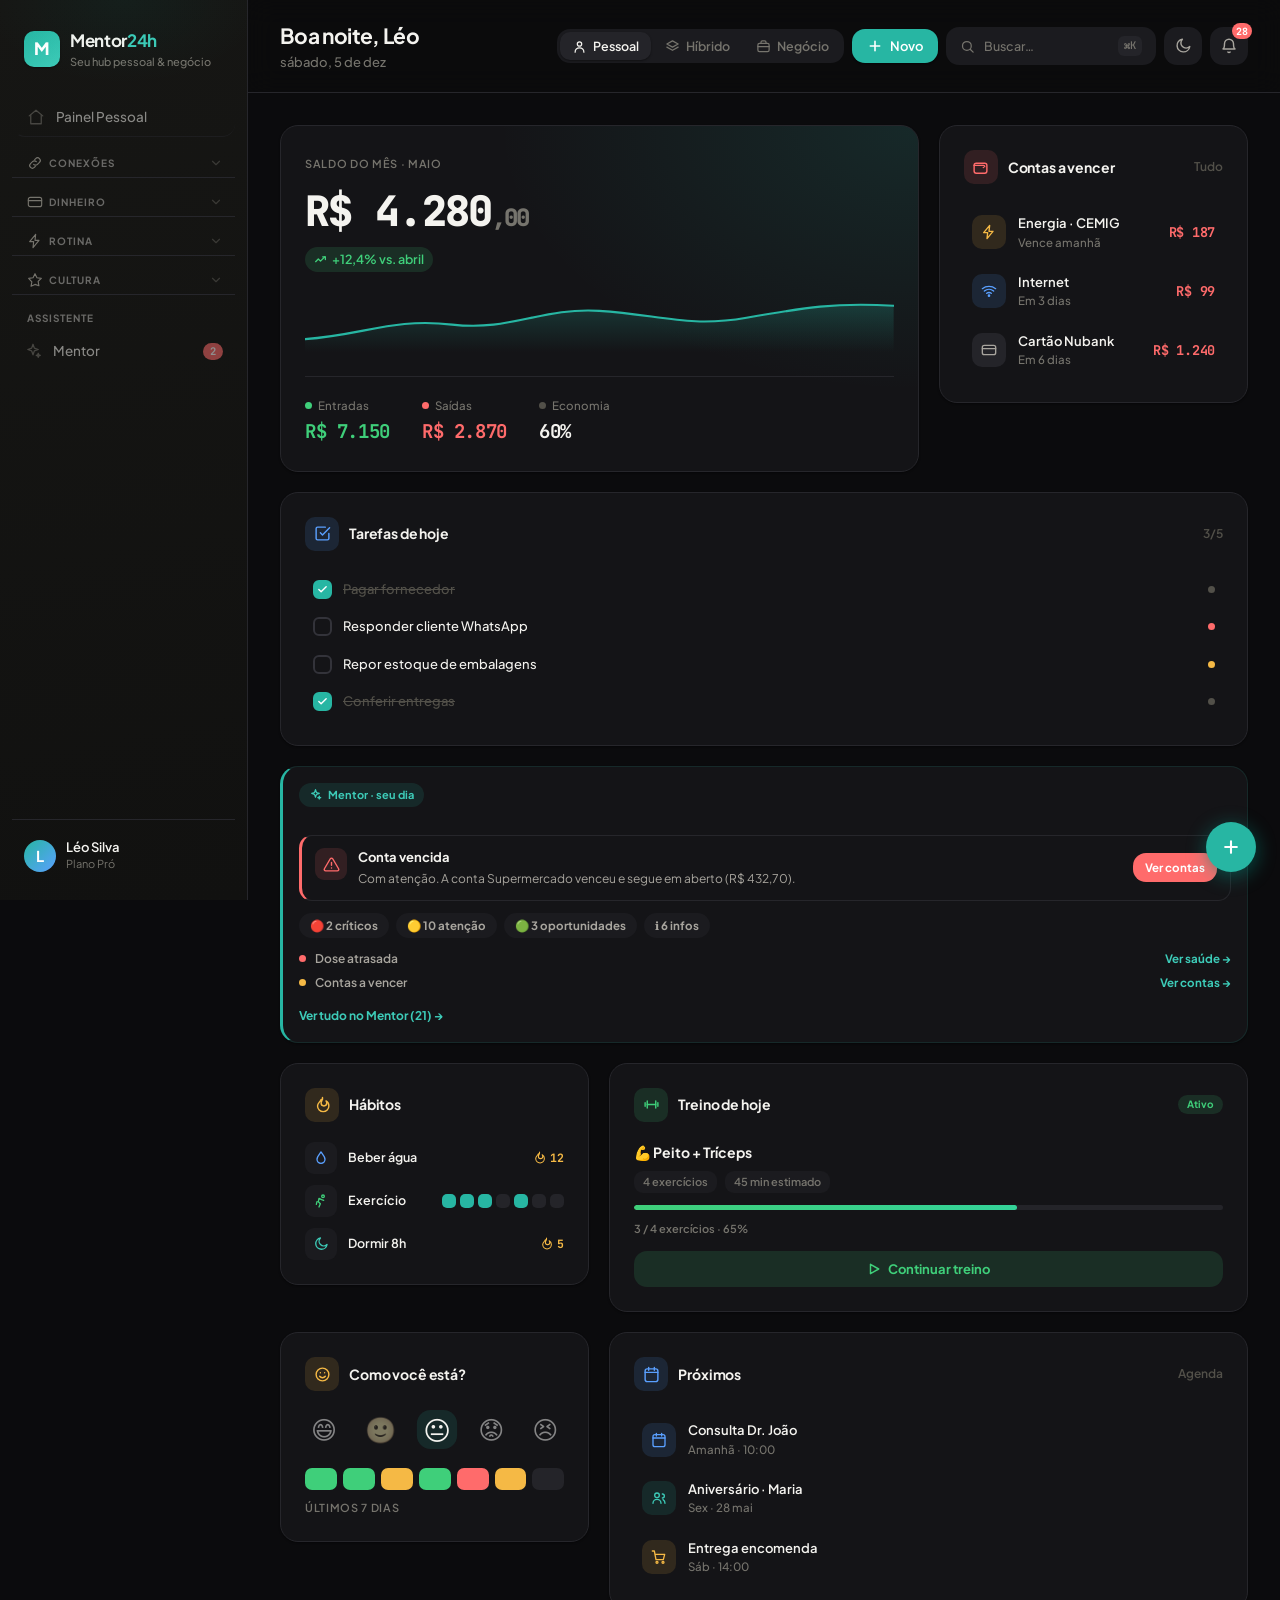
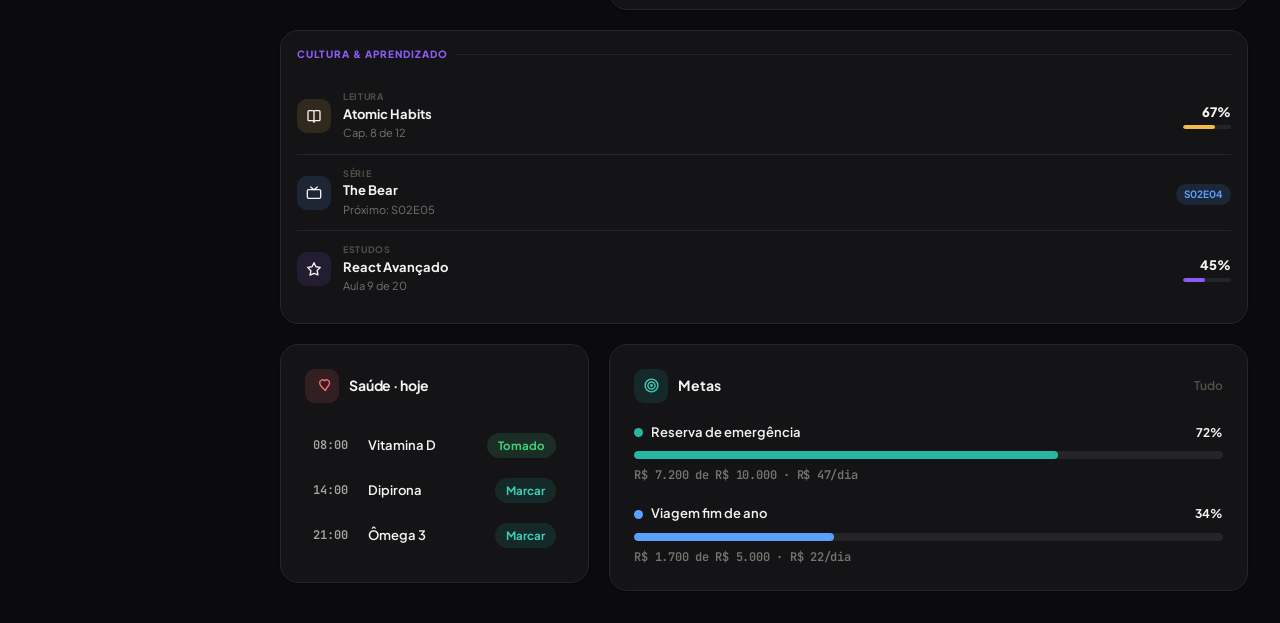
==== commit f98dd3e8: "Etapa 38: sidebar premium 3 niveis — Painel Pessoal, icones categoria, active-parent, fix desktop, d" ====
--- a/index.html
+++ b/index.html
@@ -32,43 +32,112 @@
     </div>
 
     <div class="side-scroll">
+    <div class="nav-item nav-standalone" data-nav="dashboard" data-ctx="pessoal">{i:home}<span>Painel Pessoal</span></div>
+
     <div class="nav-group" data-ctx="pessoal">
-      <div class="nav-label">Visão</div>
-      <div class="nav-item active" data-nav="dashboard">{i:home}<span>Início</span></div>
-      <div class="nav-item" data-nav="financas">{i:wallet}<span>Finanças</span><span class="badge">3</span></div>
-      <div class="nav-item" data-nav="transacoes">{i:repeat}<span>Transações</span></div>
-      <div class="nav-item" data-nav="metas">{i:target}<span>Metas</span></div>
-      <div class="nav-item" data-nav="relatorios-fin">{i:chart}<span>Relatórios</span></div>
-      <div class="nav-item" data-nav="categorias">{i:tag}<span>Categorias</span></div>
-    </div>
+      <div class="nav-group-header">
+        <svg class="nav-cat-icon" viewBox="0 0 24 24" fill="none" stroke="currentColor" stroke-linecap="round" stroke-linejoin="round"><path d="M10 14a4 4 0 0 0 5.7 0l3-3a4 4 0 0 0-5.7-5.7l-1.5 1.5"/><path d="M14 10a4 4 0 0 0-5.7 0l-3 3a4 4 0 0 0 5.7 5.7l1.5-1.5"/></svg>
+        <span class="nav-label">Conexões</span>
+        <svg class="nav-chevron" viewBox="0 0 24 24" fill="none" stroke="currentColor" stroke-linecap="round" stroke-linejoin="round"><polyline points="6 9 12 15 18 9"/></svg>
+      </div>
+      <div class="nav-items">
+        <div class="nav-item" data-nav="contatos">{i:users}<span>Contatos</span></div>
+        <div class="nav-item" data-nav="agenda">{i:calendar}<span>Agenda</span></div>
+        <div class="nav-item" data-nav="salvos">{i:bookmark}<span>Salvos</span></div>
+      </div>
+    </div>
+
     <div class="nav-group" data-ctx="pessoal">
-      <div class="nav-label">Vida</div>
-      <div class="nav-item" data-nav="agenda">{i:calendar}<span>Agenda</span></div>
-      <div class="nav-item" data-nav="saude">{i:heart}<span>Saúde</span></div>
-      <div class="nav-item" data-nav="tarefas">{i:check}<span>Tarefas</span></div>
-      <div class="nav-item" data-nav="habitos">{i:flame}<span>Hábitos</span></div>
-      <div class="nav-item" data-nav="estudos">{i:book}<span>Estudos</span></div>
-      <div class="nav-item" data-nav="leitura">{i:book}<span>Leitura</span></div>
-      <div class="nav-item" data-nav="series">{i:tv}<span>Séries</span></div>
-      <div class="nav-item" data-nav="treinos">{i:dumbbell}<span>Treinos</span></div>
-      <div class="nav-item" data-nav="salvos">{i:bookmark}<span>Salvos</span></div>
-      <div class="nav-item" data-nav="metricas">{i:activity}<span>Métricas</span></div>
-      <div class="nav-item" data-nav="contatos">{i:users}<span>Contatos</span></div>
-    </div>
+      <div class="nav-group-header">
+        <svg class="nav-cat-icon" viewBox="0 0 24 24" fill="none" stroke="currentColor" stroke-linecap="round" stroke-linejoin="round"><rect x="2" y="5" width="20" height="14" rx="3"/><path d="M2 10h20"/></svg>
+        <span class="nav-label">Dinheiro</span>
+        <svg class="nav-chevron" viewBox="0 0 24 24" fill="none" stroke="currentColor" stroke-linecap="round" stroke-linejoin="round"><polyline points="6 9 12 15 18 9"/></svg>
+      </div>
+      <div class="nav-items">
+        <div class="nav-item" data-nav="financas">{i:wallet}<span>Finanças</span><span class="badge">3</span></div>
+        <div class="nav-item" data-nav="transacoes">{i:repeat}<span>Transações</span></div>
+        <div class="nav-item" data-nav="metas">{i:target}<span>Metas</span></div>
+        <div class="nav-item" data-nav="relatorios-fin">{i:chart}<span>Relatórios</span></div>
+        <div class="nav-item" data-nav="categorias">{i:tag}<span>Categorias</span></div>
+      </div>
+    </div>
+
+    <div class="nav-group" data-ctx="pessoal">
+      <div class="nav-group-header">
+        <svg class="nav-cat-icon" viewBox="0 0 24 24" fill="none" stroke="currentColor" stroke-linecap="round" stroke-linejoin="round"><path d="M13 2 4 13h6l-1 9 9-11h-6z"/></svg>
+        <span class="nav-label">Rotina</span>
+        <svg class="nav-chevron" viewBox="0 0 24 24" fill="none" stroke="currentColor" stroke-linecap="round" stroke-linejoin="round"><polyline points="6 9 12 15 18 9"/></svg>
+      </div>
+      <div class="nav-items">
+        <div class="nav-item" data-nav="tarefas">{i:check}<span>Tarefas</span></div>
+        <div class="nav-item" data-nav="habitos">{i:flame}<span>Hábitos</span></div>
+        <div class="nav-item" data-nav="saude">{i:heart}<span>Saúde</span></div>
+        <div class="nav-item" data-nav="treinos">{i:dumbbell}<span>Treinos</span></div>
+        <div class="nav-item" data-nav="metricas">{i:activity}<span>Métricas</span></div>
+      </div>
+    </div>
+
+    <div class="nav-group" data-ctx="pessoal">
+      <div class="nav-group-header">
+        <svg class="nav-cat-icon" viewBox="0 0 24 24" fill="none" stroke="currentColor" stroke-linecap="round" stroke-linejoin="round"><path d="M12 2.5l2.9 6.1 6.6.9-4.8 4.6 1.2 6.6L12 18.6 6.1 21.3l1.2-6.6L2.5 9.5l6.6-.9z"/></svg>
+        <span class="nav-label">Cultura</span>
+        <svg class="nav-chevron" viewBox="0 0 24 24" fill="none" stroke="currentColor" stroke-linecap="round" stroke-linejoin="round"><polyline points="6 9 12 15 18 9"/></svg>
+      </div>
+      <div class="nav-items">
+        <div class="nav-item" data-nav="estudos">{i:book}<span>Estudos</span></div>
+        <div class="nav-item" data-nav="leitura">{i:book}<span>Leitura</span></div>
+        <div class="nav-item" data-nav="series">{i:tv}<span>Séries</span></div>
+      </div>
+    </div>
+
+    <div class="nav-mode-sep" style="display:none"><span>Negócio</span></div>
+
     <div class="nav-group" data-ctx="negocio" style="display:none">
-      <div class="nav-label">Negócio</div>
-      <div class="nav-item" data-nav="dashboard">{i:home}<span>Painel</span></div>
-      <div class="nav-item" data-nav="vendas">{i:cart}<span>Vendas</span></div>
-      <div class="nav-item" data-nav="produtos">{i:box}<span>Produtos</span></div>
-      <div class="nav-item" data-nav="estoque">{i:archive}<span>Estoque</span><span class="badge" id="badge-estoque" style="display:none"></span></div>
-      <div class="nav-item" data-nav="clientes">{i:users}<span>Clientes</span></div>
-      <div class="nav-item" data-nav="relatorios">{i:chart}<span>Relatórios</span></div>
-      <div class="nav-item" data-nav="documentos">{i:file}<span>Documentos</span></div>
-      <div class="nav-item" data-nav="encomendas">{i:package}<span>Encomendas</span></div>
-    </div>
+      <div class="nav-group-header">
+        <svg class="nav-cat-icon" viewBox="0 0 24 24" fill="none" stroke="currentColor" stroke-linecap="round" stroke-linejoin="round"><rect x="3" y="7" width="18" height="13" rx="2.5"/><path d="M8 7V5a2 2 0 0 1 2-2h4a2 2 0 0 1 2 2v2M3 12h18"/></svg>
+        <span class="nav-label">Operação</span>
+        <svg class="nav-chevron" viewBox="0 0 24 24" fill="none" stroke="currentColor" stroke-linecap="round" stroke-linejoin="round"><polyline points="6 9 12 15 18 9"/></svg>
+      </div>
+      <div class="nav-items">
+        <div class="nav-item" data-nav="dashboard">{i:home}<span>Painel</span></div>
+        <div class="nav-item" data-nav="vendas">{i:cart}<span>Vendas</span></div>
+        <div class="nav-item" data-nav="encomendas">{i:package}<span>Encomendas</span></div>
+        <div class="nav-item" data-nav="estoque">{i:archive}<span>Estoque</span><span class="badge" id="badge-estoque" style="display:none"></span></div>
+      </div>
+    </div>
+
+    <div class="nav-group" data-ctx="negocio" style="display:none">
+      <div class="nav-group-header">
+        <svg class="nav-cat-icon" viewBox="0 0 24 24" fill="none" stroke="currentColor" stroke-linecap="round" stroke-linejoin="round"><path d="m12 3 9 5-9 5-9-5 9-5z"/><path d="m3 13 9 5 9-5"/></svg>
+        <span class="nav-label">Gestão</span>
+        <svg class="nav-chevron" viewBox="0 0 24 24" fill="none" stroke="currentColor" stroke-linecap="round" stroke-linejoin="round"><polyline points="6 9 12 15 18 9"/></svg>
+      </div>
+      <div class="nav-items">
+        <div class="nav-item" data-nav="clientes">{i:users}<span>Clientes</span></div>
+        <div class="nav-item" data-nav="produtos">{i:box}<span>Produtos</span></div>
+        <div class="nav-item" data-nav="documentos">{i:file}<span>Documentos</span></div>
+      </div>
+    </div>
+
+    <div class="nav-group" data-ctx="negocio" style="display:none">
+      <div class="nav-group-header">
+        <svg class="nav-cat-icon" viewBox="0 0 24 24" fill="none" stroke="currentColor" stroke-linecap="round" stroke-linejoin="round"><path d="m3 16 5-5 4 4 8-8"/><path d="M16 7h5v5"/></svg>
+        <span class="nav-label">Resultado</span>
+        <svg class="nav-chevron" viewBox="0 0 24 24" fill="none" stroke="currentColor" stroke-linecap="round" stroke-linejoin="round"><polyline points="6 9 12 15 18 9"/></svg>
+      </div>
+      <div class="nav-items">
+        <div class="nav-item" data-nav="financeiro">{i:wallet}<span>Financeiro</span></div>
+        <div class="nav-item" data-nav="relatorios">{i:chart}<span>Relatórios</span></div>
+      </div>
+    </div>
+
     <div class="nav-group">
-      <div class="nav-label">Assistente</div>
-      <div class="nav-item" data-nav="mentor">{i:spark}<span>Mentor</span><span class="badge" id="badge-mentor" style="display:none"></span></div>
+      <div class="nav-group-header nav-group-header--static">
+        <span class="nav-label">Assistente</span>
+      </div>
+      <div class="nav-items nav-items--static">
+        <div class="nav-item" data-nav="mentor">{i:spark}<span>Mentor</span><span class="badge" id="badge-mentor" style="display:none"></span></div>
+      </div>
     </div>
     </div>
 
@@ -114,6 +183,8 @@
       <section class="mode-pane show" data-pane="pessoal">
         <div class="bento">
 
+          <!-- ── ZONA 1: Fold imediato ── -->
+
           <!-- HERO saldo -->
           <div class="card hero col-8">
             <span class="eyebrow">Saldo do mês · Maio</span>
@@ -146,26 +217,8 @@
             </div>
           </div>
 
-          <!-- Metas -->
-          <div class="card col-4">
-            <div class="card-head">
-              <div class="ico" style="background:var(--brand-soft);color:var(--brand-text)">{i:target}</div>
-              <h3>Metas</h3><a class="more">Tudo</a>
-            </div>
-            <div class="goal">
-              <div class="goal-top"><span class="goal-name"><span class="gd" style="background:var(--brand)"></span>Reserva de emergência</span><span class="goal-val"><b>72%</b></span></div>
-              <div class="bar"><i style="width:72%;background:var(--brand)"></i></div>
-              <div class="goal-val mono" style="margin-top:7px">R$ 7.200 de R$ 10.000 · R$ 47/dia</div>
-            </div>
-            <div class="goal">
-              <div class="goal-top"><span class="goal-name"><span class="gd" style="background:var(--info)"></span>Viagem fim de ano</span><span class="goal-val"><b>34%</b></span></div>
-              <div class="bar"><i style="width:34%;background:var(--info)"></i></div>
-              <div class="goal-val mono" style="margin-top:7px">R$ 1.700 de R$ 5.000 · R$ 22/dia</div>
-            </div>
-          </div>
-
           <!-- Tarefas -->
-          <div class="card col-4">
+          <div class="card col-12">
             <div class="card-head">
               <div class="ico" style="background:var(--info-soft);color:var(--info)">{i:check}</div>
               <h3>Tarefas de hoje</h3><a class="more">3/5</a>
@@ -176,6 +229,10 @@
             <div class="task done"><span class="check">{i:tick}</span><span class="tt">Conferir entregas</span><span class="prio" style="background:var(--text-4)"></span></div>
           </div>
 
+          <!-- Mentor · seu dia (Etapa 14 / Etapa 31) -->
+          <div class="card ai mentor-strip col-12" id="mtr-dash-pessoal"></div>
+
+          <!-- ── ZONA 2: Primeiro scroll ── -->
           <!-- Hábitos -->
           <div class="card col-4">
             <div class="card-head">
@@ -189,15 +246,23 @@
             </div>
           </div>
 
-          <!-- Saúde / remédios -->
-          <div class="card col-4">
-            <div class="card-head">
-              <div class="ico" style="background:var(--expense-soft);color:var(--expense)">{i:heart}</div>
-              <h3>Saúde · hoje</h3>
-            </div>
-            <div class="pill-row"><span class="pill-time">08:00</span><div class="info"><div class="t" style="font-size:13px;font-weight:600">Vitamina D</div></div><button class="take done">Tomado</button></div>
-            <div class="pill-row"><span class="pill-time">14:00</span><div class="info"><div class="t" style="font-size:13px;font-weight:600">Dipirona</div></div><button class="take">Marcar</button></div>
-            <div class="pill-row"><span class="pill-time">21:00</span><div class="info"><div class="t" style="font-size:13px;font-weight:600">Ômega 3</div></div><button class="take">Marcar</button></div>
+          <!-- Treino do dia -->
+          <div class="card card-treino col-8">
+            <div class="card-head">
+              <div class="ico" style="background:var(--income-soft);color:var(--income)">{i:dumbbell}</div>
+              <h3>Treino de hoje</h3>
+              <span class="treino-badge">Ativo</span>
+            </div>
+            <div class="treino-ativ">💪 Peito + Tríceps</div>
+            <div class="treino-chips">
+              <span class="treino-chip">4 exercícios</span>
+              <span class="treino-chip">45 min estimado</span>
+            </div>
+            <div class="treino-progress">
+              <div class="treino-bar"><div class="treino-fill" style="width:65%"></div></div>
+              <span class="treino-prog-txt">3 / 4 exercícios · 65%</span>
+            </div>
+            <button class="btn-treino" data-nav="treinos">{i:play} Continuar treino</button>
           </div>
 
           <!-- Humor -->
@@ -218,7 +283,7 @@
           </div>
 
           <!-- Agenda -->
-          <div class="card col-4">
+          <div class="card col-8">
             <div class="card-head">
               <div class="ico" style="background:var(--info-soft);color:var(--info)">{i:calendar}</div>
               <h3>Próximos</h3><a class="more">Agenda</a>
@@ -230,16 +295,88 @@
             </div>
           </div>
 
-          <!-- Mentor · seu dia (briefing real — Etapa 14) -->
-          <div class="card ai col-12" id="mtr-dash-pessoal"></div>
+          <!-- ── ZONA 3: Segundo scroll ── -->
+          <!-- Card Cultura -->
+          <div class="card card-cultura col-12">
+            <div class="cult-header">Cultura &amp; Aprendizado</div>
+            <!-- Leitura -->
+            <div class="cult-row">
+              <div class="cult-ico" style="background:var(--warning-soft)">{i:book}</div>
+              <div class="cult-info">
+                <div class="cult-type">Leitura</div>
+                <div class="cult-name" id="cult-livro-nome">Atomic Habits</div>
+                <div class="cult-sub" id="cult-livro-sub">Cap. 8 de 12</div>
+              </div>
+              <div class="cult-right">
+                <span class="cult-pct" id="cult-livro-pct">67%</span>
+                <div class="cult-bar-wrap"><div class="cult-bar" id="cult-livro-bar" style="width:67%;background:var(--warning)"></div></div>
+              </div>
+            </div>
+            <!-- Série -->
+            <div class="cult-row">
+              <div class="cult-ico" style="background:var(--info-soft)">{i:tv}</div>
+              <div class="cult-info">
+                <div class="cult-type">Série</div>
+                <div class="cult-name" id="cult-serie-nome">The Bear</div>
+                <div class="cult-sub" id="cult-serie-sub">Próximo: S02E05</div>
+              </div>
+              <div class="cult-right">
+                <span class="cult-badge" id="cult-serie-ep" style="background:var(--info-soft);color:var(--info)">S02E04</span>
+              </div>
+            </div>
+            <!-- Estudos -->
+            <div class="cult-row">
+              <div class="cult-ico" style="background:rgba(139,92,246,.12)">{i:star}</div>
+              <div class="cult-info">
+                <div class="cult-type">Estudos</div>
+                <div class="cult-name" id="cult-estudo-nome">React Avançado</div>
+                <div class="cult-sub" id="cult-estudo-sub">Aula 9 de 20</div>
+              </div>
+              <div class="cult-right">
+                <span class="cult-pct" id="cult-estudo-pct">45%</span>
+                <div class="cult-bar-wrap"><div class="cult-bar" id="cult-estudo-bar" style="width:45%;background:#8B5CF6"></div></div>
+              </div>
+            </div>
+          </div>
+
+          <!-- Saúde / remédios -->
+          <div class="card col-4">
+            <div class="card-head">
+              <div class="ico" style="background:var(--expense-soft);color:var(--expense)">{i:heart}</div>
+              <h3>Saúde · hoje</h3>
+            </div>
+            <div class="pill-row"><span class="pill-time">08:00</span><div class="info"><div class="t" style="font-size:13px;font-weight:600">Vitamina D</div></div><button class="take done">Tomado</button></div>
+            <div class="pill-row"><span class="pill-time">14:00</span><div class="info"><div class="t" style="font-size:13px;font-weight:600">Dipirona</div></div><button class="take">Marcar</button></div>
+            <div class="pill-row"><span class="pill-time">21:00</span><div class="info"><div class="t" style="font-size:13px;font-weight:600">Ômega 3</div></div><button class="take">Marcar</button></div>
+          </div>
+
+          <!-- Metas -->
+          <div class="card col-8">
+            <div class="card-head">
+              <div class="ico" style="background:var(--brand-soft);color:var(--brand-text)">{i:target}</div>
+              <h3>Metas</h3><a class="more">Tudo</a>
+            </div>
+            <div class="goal">
+              <div class="goal-top"><span class="goal-name"><span class="gd" style="background:var(--brand)"></span>Reserva de emergência</span><span class="goal-val"><b>72%</b></span></div>
+              <div class="bar"><i style="width:72%;background:var(--brand)"></i></div>
+              <div class="goal-val mono" style="margin-top:7px">R$ 7.200 de R$ 10.000 · R$ 47/dia</div>
+            </div>
+            <div class="goal">
+              <div class="goal-top"><span class="goal-name"><span class="gd" style="background:var(--info)"></span>Viagem fim de ano</span><span class="goal-val"><b>34%</b></span></div>
+              <div class="bar"><i style="width:34%;background:var(--info)"></i></div>
+              <div class="goal-val mono" style="margin-top:7px">R$ 1.700 de R$ 5.000 · R$ 22/dia</div>
+            </div>
+          </div>
 
         </div>
+        <button class="fab" id="fab-main" title="Ação rápida">{i:plus}</button>
       </section>
 
       <!-- ════ MODO NEGÓCIO ════ -->
       <section class="mode-pane" data-pane="negocio">
         <div class="bento">
 
+          <!-- ── ZONA 1: Fold imediato ── -->
           <div class="card hero col-8">
             <span class="eyebrow">Vendas de hoje · 26 mai</span>
             <div class="big mono">R$ 1.340<span style="font-size:24px;color:var(--text-3)">,00</span></div>
@@ -259,6 +396,7 @@
             </div>
           </div>
 
+          <!-- ── ZONA 2: Primeiro scroll ── -->
           <div class="card col-5">
             <div class="card-head"><div class="ico" style="background:var(--brand-soft);color:var(--brand-text)">{i:cart}</div><h3>Últimas vendas</h3><a class="more">Tudo</a></div>
             <div class="list">
@@ -275,9 +413,6 @@
             <div class="goal"><div class="goal-top"><span class="goal-name"><span class="gd" style="background:var(--warning)"></span>Bolo no pote</span><span class="goal-val mono">24 un.</span></div><div class="bar"><i style="width:38%;background:var(--warning)"></i></div></div>
           </div>
 
-          <!-- Mentor · seu dia (briefing real — Etapa 14) -->
-          <div class="card ai col-12" id="mtr-dash-negocio"></div>
-
         </div>
       </section>
 
@@ -285,6 +420,7 @@
       <section class="mode-pane" data-pane="hibrido">
         <div class="bento">
 
+          <!-- ── ZONA 1: Fold imediato ── -->
           <div class="card hero col-6">
             <span class="eyebrow">Saldo pessoal · Maio</span>
             <div class="big mono">R$ 4.280<span style="font-size:22px;color:var(--text-3)">,00</span></div>
@@ -320,6 +456,7 @@
             <div class="task"><span class="check">{i:tick}</span><span class="tt">Repor embalagens</span></div>
           </div>
 
+          <!-- ── ZONA 2: Primeiro scroll ── -->
           <div class="card col-4">
             <div class="card-head"><div class="ico" style="background:var(--brand-soft);color:var(--brand-text)">{i:target}</div><h3>Metas</h3></div>
             <div class="goal"><div class="goal-top"><span class="goal-name"><span class="gd" style="background:var(--brand)"></span>Reserva</span><span class="goal-val"><b>72%</b></span></div><div class="bar"><i style="width:72%;background:var(--brand)"></i></div></div>
@@ -346,9 +483,6 @@
             </div>
           </div>
 
-          <!-- Mentor · seu dia (briefing real — Etapa 14) -->
-          <div class="card ai col-12" id="mtr-dash-hibrido"></div>
-
         </div>
       </section>
       </section><!-- /page:dashboard -->
@@ -421,6 +555,9 @@
 
       <!-- ░░░░ PÁGINA: ENCOMENDAS (Etapa 24) ░░░░ -->
       <section class="page" data-page="encomendas"><div id="encomendas-root"></div></section>
+
+      <!-- ░░░░ PÁGINA: FINANCEIRO (Etapa 25A) ░░░░ -->
+      <section class="page" data-page="financeiro"><div id="financeiro-root"></div></section>
 
       <!-- ░░░░ PÁGINA: MENTOR (Etapa 14A) ░░░░ -->
       <section class="page" data-page="mentor"><div id="mentor-root"></div></section>
@@ -460,6 +597,7 @@
 <script src="js/negocio/14-estoque.js"></script>
 <script src="js/negocio/documentos.js"></script>
 <script src="js/negocio/encomendas.js"></script>
+<script src="js/negocio/financeiro.js"></script>
 <script src="js/15-mentor.js"></script>
 </body>
 </html>
--- a/css/estilo.css
+++ b/css/estilo.css
@@ -113,20 +113,67 @@
 .brand-name em{font-style:normal;color:var(--brand-text)}
 .brand-tag{font-size:11px;color:var(--text-3);font-weight:500}
 
-.nav-group{margin-top:var(--s-3)}
-.nav-label{font-size:10.5px;font-weight:700;text-transform:uppercase;letter-spacing:.09em;color:var(--text-4);padding:0 var(--s-3) var(--s-2)}
-.nav-item{
-  display:flex;align-items:center;gap:11px;
-  padding:9px var(--s-3);border-radius:var(--r-md);
-  font-size:13.5px;font-weight:500;color:var(--text-2);
-  transition:.18s var(--ease);position:relative;
-}
-.nav-item svg{width:18px;height:18px;stroke-width:1.9;flex-shrink:0;color:var(--text-3);transition:.18s var(--ease)}
-.nav-item:hover{background:var(--surface-2);color:var(--text-1)}
-.nav-item:hover svg{color:var(--text-2)}
-.nav-item.active{background:var(--brand-soft);color:var(--brand-text);font-weight:600}
-.nav-item.active svg{color:var(--brand-text)}
+/* ─── SIDEBAR SURFACE (Etapa 26) ─── */
+#sidebar{background:linear-gradient(170deg,var(--surface-1) 0%,var(--surface-2) 100%)}
+#sidebar::before{content:'';position:absolute;inset:0;pointer-events:none;background:radial-gradient(ellipse 200px 120px at 50% 0%,rgba(0,168,150,.06) 0%,transparent 70%)}
+[data-theme="dark"] #sidebar{background:linear-gradient(170deg,#161614 0%,#111110 100%)}
+
+/* ─── NAV GROUP ─── */
+.nav-group{margin-bottom:2px}
+.nav-group-header{display:flex;align-items:center;gap:6px;padding:6px var(--s-3);border-radius:var(--r-md);cursor:pointer;transition:background .15s var(--ease);user-select:none}
+.nav-group-header:hover{background:var(--surface-2)}
+[data-theme="dark"] .nav-group-header:hover{background:rgba(255,255,255,.04)}
+.nav-group-header--static{cursor:default;pointer-events:none}
+.nav-label{font-size:10px;font-weight:700;text-transform:uppercase;letter-spacing:.1em;color:var(--text-1);opacity:.38;flex:1;transition:opacity .15s var(--ease)}
+.nav-group.open .nav-label{opacity:.56}
+.nav-group-header:hover .nav-label{opacity:.58}
+.nav-chevron{width:14px;height:14px;flex-shrink:0;color:var(--text-3);opacity:.38;transition:transform .22s var(--ease),opacity .15s var(--ease)}
+.nav-chevron polyline{stroke-width:2}
+.nav-group.open .nav-chevron{transform:rotate(180deg);opacity:.6}
+.nav-items{overflow:hidden;max-height:0;opacity:0;transition:max-height .28s cubic-bezier(.22,.61,.36,1),opacity .22s var(--ease)}
+.nav-group.open .nav-items{max-height:280px;opacity:1}
+.nav-items--static{max-height:none!important;opacity:1!important}
+
+/* ─── SIDEBAR PREMIUM — Hierarquia 3 Níveis (Etapa 38) ─── */
+/* card base: borda-left reservada nos dois "gatilhos" de Nível 2 */
+.nav-standalone,.nav-group-header{border-left:3px solid transparent;transition:all .22s var(--ease)}
+/* ícone categoria */
+.nav-cat-icon{width:16px;height:16px;stroke-width:1.7;flex-shrink:0;color:var(--text-3);transition:color .22s var(--ease)}
+/* Nível 2 aceso — Painel Pessoal ativo (3 classes > .nav-item.active 2 classes) */
+.nav-item.nav-standalone.active{background:linear-gradient(105deg,var(--brand-soft),rgba(22,138,124,.04));border-left:3px solid var(--brand);box-shadow:0 0 14px rgba(22,138,124,.18),inset 0 0 0 1px rgba(22,138,124,.08)}
+[data-theme="dark"] .nav-item.nav-standalone.active{background:linear-gradient(105deg,rgba(22,138,124,.22),rgba(22,138,124,.04));box-shadow:0 0 14px rgba(22,138,124,.28),inset 0 0 0 1px rgba(22,138,124,.12)}
+/* Nível 2 aceso — categoria com sub ativa */
+.nav-group.active-parent>.nav-group-header{background:linear-gradient(105deg,var(--brand-soft),rgba(22,138,124,.04));border-left:3px solid var(--brand);box-shadow:0 0 14px rgba(22,138,124,.18),inset 0 0 0 1px rgba(22,138,124,.08)}
+[data-theme="dark"] .nav-group.active-parent>.nav-group-header{background:linear-gradient(105deg,rgba(22,138,124,.22),rgba(22,138,124,.04));box-shadow:0 0 14px rgba(22,138,124,.28),inset 0 0 0 1px rgba(22,138,124,.12)}
+.nav-group.active-parent>.nav-group-header .nav-label{color:var(--brand-text);opacity:1;font-weight:700}
+.nav-group.active-parent>.nav-group-header .nav-cat-icon{color:var(--brand);stroke-width:2}
+.nav-group.active-parent>.nav-group-header::after{content:'';width:6px;height:6px;border-radius:50%;background:var(--brand);box-shadow:0 0 6px var(--brand);margin-left:auto;flex-shrink:0}
+/* Nível 1 — sub-item ativo: sobrescreve .nav-item.active global (especificidade maior) */
+.nav-group .nav-item.active{background:transparent;box-shadow:none;color:var(--brand-text);font-weight:600}
+.nav-group .nav-item.active svg{color:var(--brand);stroke-width:1.9}
+.nav-group .nav-item.active::before{content:'';position:absolute;left:6px;top:50%;transform:translateY(-50%);width:4px;height:4px;border-radius:50%;background:var(--brand)}
+/* divisórias finas entre grupos */
+.nav-standalone,.nav-group{border-bottom:1px solid var(--border)}
+.nav-group:last-of-type{border-bottom:none}
+
+/* ─── NAV ITEM ─── */
+.nav-item{display:flex;align-items:center;gap:11px;padding:9px var(--s-3);border-radius:var(--r-md);font-size:13.5px;font-weight:500;color:var(--text-1);opacity:.52;transition:opacity .16s var(--ease),background .16s var(--ease);position:relative;cursor:pointer}
+.nav-item svg{width:18px;height:18px;stroke-width:1.7;flex-shrink:0;color:var(--text-3);transition:transform .16s var(--ease),color .16s var(--ease),stroke-width .16s var(--ease)}
+.nav-item:hover{opacity:1;background:var(--surface-2)}
+.nav-item:hover svg{transform:translateX(2px);color:var(--text-2)}
+[data-theme="dark"] .nav-item:hover{background:rgba(255,255,255,.05)}
+.nav-item:active{transform:scale(.97)}
+.nav-item.active{opacity:1;font-weight:600;background:linear-gradient(105deg,var(--brand-soft) 0%,rgba(0,168,150,.04) 100%);color:var(--brand-text);box-shadow:inset 3px 0 0 var(--brand),0 2px 8px rgba(0,168,150,.08)}
+[data-theme="dark"] .nav-item.active{background:linear-gradient(105deg,rgba(0,168,150,.18) 0%,rgba(0,168,150,.06) 100%);box-shadow:inset 3px 0 0 var(--brand),0 2px 12px rgba(0,168,150,.18)}
+.nav-item.active svg{color:var(--brand);stroke-width:2.1}
+.nav-item.active:hover svg{transform:none}
+.nav-standalone{margin-bottom:var(--s-1)}
 .nav-item .badge{margin-left:auto;font-size:10.5px;font-weight:700;background:var(--expense);color:#fff;padding:1px 7px;border-radius:var(--r-full);font-family:var(--mono)}
+
+/* ─── SEPARADOR HÍBRIDO ─── */
+.nav-mode-sep{display:flex;align-items:center;gap:8px;padding:10px var(--s-3) 6px;opacity:.35;margin-top:4px}
+.nav-mode-sep span{font-size:9.5px;font-weight:700;letter-spacing:.14em;text-transform:uppercase;white-space:nowrap;color:var(--brand)}
+.nav-mode-sep::before,.nav-mode-sep::after{content:'';flex:1;height:1px;background:var(--brand)}
 
 .side-foot{margin-top:auto;border-top:1px solid var(--border);padding-top:var(--s-3);flex-shrink:0}
 .brand{flex-shrink:0}
@@ -304,6 +351,40 @@
 .mtr-x{font-size:10.5px;font-weight:600;color:var(--text-3);opacity:.65;transition:.18s var(--ease)}
 .mtr-x:hover{opacity:1;color:var(--text-1)}
 .mtr-more{text-align:center;font-size:12px;color:var(--text-3);font-weight:600;padding:8px}
+/* Mentor v2 — render por modo (Etapa 30) */
+.mtr-spotlight{display:flex;align-items:flex-start;gap:var(--s-4);padding:var(--s-4) var(--s-5);background:var(--cs);border:1px solid var(--c);border-radius:var(--r-lg);margin-bottom:var(--s-5);position:relative;transition:.18s var(--ease)}
+.mtr-spotlight .mtr-ico{width:40px;height:40px;border-radius:12px}
+.mtr-spotlight .mtr-t{font-size:14.5px;font-weight:800}
+.mtr-spotlight .mtr-btn{background:var(--c);color:#fff;font-size:12px;padding:8px 14px}
+.mtr-spot-tag{position:absolute;top:-10px;left:var(--s-4);font-size:10px;font-weight:800;letter-spacing:.06em;text-transform:uppercase;background:var(--c);color:#fff;padding:2px 8px;border-radius:var(--r-full)}
+.mtr-grupos{display:flex;flex-direction:column;gap:var(--s-5)}
+.mtr-grupo-head{display:flex;align-items:center;gap:var(--s-2);margin-bottom:var(--s-3);padding-bottom:var(--s-2);border-bottom:1px solid var(--border)}
+.mtr-grupo-icon{font-size:15px;flex-shrink:0}
+.mtr-grupo-label{flex:1;font-size:11.5px;font-weight:800;text-transform:uppercase;letter-spacing:.06em;color:var(--text-3)}
+.mtr-grupo-count{font-size:11px;font-weight:700;background:var(--surface-2);color:var(--text-3);padding:2px 7px;border-radius:var(--r-full)}
+.mtr-expandir{margin-top:var(--s-4)}
+.mtr-expandir-btn{display:flex;align-items:center;gap:var(--s-2);font-size:12.5px;font-weight:700;color:var(--brand-text);padding:var(--s-2) 0;transition:.18s var(--ease)}
+.mtr-expandir-btn svg{transition:transform .2s var(--ease)}
+.mtr-expandir-btn[aria-expanded="true"] svg{transform:rotate(90deg)}
+.mtr-feed-extra{max-height:0;overflow:hidden;transition:max-height .3s var(--ease);display:flex;flex-direction:column;gap:10px;margin-top:0}
+.mtr-feed-extra.open{max-height:3000px;margin-top:var(--s-3)}
+.mtr-sep{display:flex;align-items:center;gap:var(--s-3);margin:var(--s-5) 0 var(--s-4)}
+.mtr-sep::before,.mtr-sep::after{content:'';flex:1;height:1px;background:var(--border)}
+.mtr-sep-label{font-size:11px;font-weight:800;text-transform:uppercase;letter-spacing:.08em;color:var(--text-3);white-space:nowrap}
+.mtr-vazio{display:flex;flex-direction:column;align-items:center;gap:var(--s-3);padding:var(--s-8) var(--s-4);text-align:center;color:var(--text-2)}
+.mtr-vazio svg{color:var(--brand-text);opacity:.7}
+.mtr-vazio h4{font-size:15px;font-weight:800;color:var(--text-1)}
+.mtr-vazio p{font-size:13px;line-height:1.5}
+.mtr-vazio-cta{margin-top:var(--s-2);font-size:12.5px;font-weight:700;color:var(--brand-text);padding:8px 18px;border-radius:var(--r-md);background:var(--surface-2);transition:.18s var(--ease)}
+.mtr-vazio-cta:hover{background:var(--surface-3)}
+/* Densidade por modo */
+[data-mtr-modo="negocio"] .mtr-card{padding:var(--s-3) var(--s-4)}
+[data-mtr-modo="negocio"] .mtr-feed{gap:8px}
+[data-mtr-modo="pessoal"] .mtr-card{padding:var(--s-4) var(--s-5)}
+/* Responsivo Etapa 30 */
+@media(max-width:768px){.mtr-spotlight{flex-wrap:wrap}.mtr-spotlight .mtr-btn{margin-top:6px;margin-left:44px}}
+@media(max-width:560px){.mtr-spot-tag{font-size:9px}.mtr-grupo-label{font-size:10.5px}}
+@media(max-width:400px){.mtr-spotlight{flex-wrap:wrap}.mtr-grupo-head{flex-wrap:wrap;row-gap:4px}}
 /* Briefing "Mentor · seu dia" no dashboard (Etapa 14 conectada) */
 .card.ai .brf-spot{display:flex;align-items:flex-start;gap:11px;padding:12px 13px;margin-top:var(--s-3);background:var(--surface-1);border:1px solid var(--border);border-left:3px solid var(--c);border-radius:var(--r-md)}
 .brf-ico{width:32px;height:32px;border-radius:9px;display:grid;place-items:center;flex-shrink:0;background:var(--cs);color:var(--c)}
@@ -398,7 +479,7 @@
 @media(max-width:560px){.cmdk{width:94vw}.cmdk-back{padding-top:8vh}.cmdk-act{padding:7px 10px}}
 @media(max-width:560px){
   .mtr-card{flex-wrap:wrap}
-  .mtr-side{flex-direction:row;align-items:center;width:100%;justify-content:space-between;margin-top:4px;margin-left:46px}
+  .mtr-side{flex-direction:row;align-items:center;width:100%;justify-content:space-between;margin-top:4px;padding-left:46px}
 }
 
 /* mood / humor */
@@ -1216,3 +1297,500 @@
 .enc-acts-ico{display:inline-flex;gap:6px;flex-shrink:0;margin-left:auto}
 .enc-done{display:inline-flex;align-items:center;gap:5px;font-size:12.5px;font-weight:700;color:var(--income);flex:1 1 auto}
 @media(max-width:560px){.enc-grid{grid-template-columns:1fr}}
+
+/* ═══ FINANCEIRO (Etapa 25A) ═══ */
+.fin-mes{display:flex;align-items:center;gap:var(--s-2)}
+.fin-mes b{font-size:14.5px;color:var(--text-1);min-width:120px;text-align:center}
+.fin-kpi-sub{font-size:11.5px;color:var(--text-3);margin-top:3px}
+/* lista de despesas */
+.fin-lista{display:flex;flex-direction:column;gap:var(--s-2)}
+.fin-card{display:flex;align-items:center;justify-content:space-between;gap:var(--s-3);padding:var(--s-3) var(--s-4);background:var(--surface-1);border:1px solid var(--border);border-radius:var(--r-md)}
+.fin-card-l{min-width:0;flex:1}
+.fin-desc{font-size:13.5px;font-weight:700;color:var(--text-1);overflow:hidden;text-overflow:ellipsis;white-space:nowrap}
+.fin-meta{display:flex;align-items:center;flex-wrap:wrap;gap:5px;margin-top:5px}
+.fin-st{display:inline-flex;align-items:center;gap:4px;font-size:11px;font-weight:700;padding:2px 8px;border-radius:var(--r-full)}
+.fin-st.pago{background:var(--income-soft);color:var(--income)}
+.fin-st.apagar{background:var(--warning-soft);color:var(--warning)}
+.fin-st.atrasada{background:var(--expense-soft);color:var(--expense)}
+.fin-card-r{display:flex;flex-direction:column;align-items:flex-end;gap:6px;flex-shrink:0}
+.fin-val{font-family:var(--mono);font-variant-numeric:tabular-nums;font-weight:800;font-size:14px;color:var(--text-1)}
+.fin-acts{display:flex;align-items:center;gap:5px}
+/* donut + legenda */
+.fin-donut{display:flex;align-items:center;gap:var(--s-5);flex-wrap:wrap}
+.fin-legend{display:flex;flex-direction:column;gap:6px;min-width:0;flex:1}
+.fin-leg{display:flex;align-items:center;gap:8px;font-size:12.5px;color:var(--text-2)}
+.fin-leg .dot{width:10px;height:10px;border-radius:var(--r-full);flex-shrink:0}
+.fin-leg b{margin-left:auto;font-family:var(--mono);font-variant-numeric:tabular-nums;color:var(--text-1)}
+.fin-check{display:flex;align-items:center;gap:8px;font-size:13px;color:var(--text-2);margin-top:var(--s-2);cursor:pointer}
+/* projecao 30d */
+.fin-alert{font-size:13px;color:var(--expense);background:var(--expense-soft);padding:var(--s-3);border-radius:var(--r-md);margin-bottom:var(--s-3);line-height:1.5}
+.fin-ok{font-size:13px;color:var(--income);background:var(--income-soft);padding:var(--s-3);border-radius:var(--r-md);margin-bottom:var(--s-3)}
+/* extrato */
+.fin-extrato{display:flex;flex-direction:column}
+.fin-ev{display:flex;align-items:center;gap:var(--s-3);padding:var(--s-2) 0;border-top:1px solid var(--border)}
+.fin-ev:first-child{border-top:none}
+.fin-ev-ico{width:30px;height:30px;border-radius:var(--r-full);display:inline-flex;align-items:center;justify-content:center;flex-shrink:0}
+.fin-ev-ico.in{background:var(--income-soft);color:var(--income)}
+.fin-ev-ico.out{background:var(--expense-soft);color:var(--expense)}
+.fin-ev-mid{min-width:0;flex:1}
+.fin-ev-desc{font-size:13px;font-weight:600;color:var(--text-1);overflow:hidden;text-overflow:ellipsis;white-space:nowrap}
+.fin-ev-sub{font-size:11.5px;color:var(--text-3);margin-top:1px}
+
+/* ══════════════════════════════════════════════════════
+   DASHBOARD PESSOAL — ETAPA 27 (novos componentes)
+══════════════════════════════════════════════════════ */
+
+/* ── HEADER CONTEXTUAL ── */
+.dash-ctx{
+  display:flex;align-items:center;justify-content:space-between;
+  background:linear-gradient(135deg,var(--brand) 0%,#00B5A3 60%,#009E8E 100%);
+  border-radius:var(--r-lg);padding:var(--s-5) var(--s-5);
+  box-shadow:0 4px 20px rgba(0,168,150,.25);
+  position:relative;overflow:hidden;
+}
+.dash-ctx::before{content:'';position:absolute;top:-30px;right:-20px;width:100px;height:100px;border-radius:50%;background:rgba(255,255,255,.08);}
+.ctx-line{display:flex;flex-wrap:wrap;gap:var(--s-2);align-items:center;position:relative;z-index:1;}
+.ctx-chip{font-size:12px;font-weight:600;color:rgba(255,255,255,.92);background:rgba(255,255,255,.15);padding:3px 10px;border-radius:var(--r-full);}
+.ctx-sep{color:rgba(255,255,255,.4);font-size:12px;}
+
+/* ── ANEL DO DIA ── */
+.day-ring{width:56px;height:56px;position:relative;flex-shrink:0;}
+.day-ring svg{transform:rotate(-90deg);}
+.dr-bg{fill:none;stroke:rgba(255,255,255,.2);stroke-width:4;}
+.dr-fill{fill:none;stroke:#fff;stroke-width:4;stroke-linecap:round;
+  stroke-dasharray:150.8;stroke-dashoffset:45;
+  animation:ring-in .8s var(--ease) forwards;}
+@keyframes ring-in{from{stroke-dashoffset:150.8}to{stroke-dashoffset:45}}
+.dr-label{position:absolute;inset:0;display:flex;flex-direction:column;align-items:center;justify-content:center;color:#fff;}
+.dr-pct{font-size:13px;font-weight:800;line-height:1;}
+.dr-sub{font-size:8px;opacity:.75;font-weight:700;text-transform:uppercase;letter-spacing:.04em;}
+
+/* ── MENTOR STRIP ── */
+.mentor-strip{
+  background:var(--surface-1);border-radius:var(--r-lg);
+  padding:var(--s-4) var(--s-4);box-shadow:var(--shadow-sm);
+  border-left:3px solid var(--brand);
+  min-height:20px;
+}
+
+/* ── TREINO DO DIA ── */
+.card-treino .treino-badge{
+  font-size:10px;font-weight:700;padding:2px 9px;border-radius:var(--r-full);
+  background:var(--income-soft);color:var(--income);margin-left:auto;
+}
+.card-treino .treino-ativ{font-size:14px;font-weight:700;color:var(--text-1);margin:var(--s-3) 0 var(--s-2);}
+.treino-chips{display:flex;gap:var(--s-2);flex-wrap:wrap;margin-bottom:var(--s-3);}
+.treino-chip{font-size:11px;font-weight:600;color:var(--text-3);background:var(--surface-2);padding:3px 9px;border-radius:var(--r-sm);}
+.treino-progress{margin-bottom:var(--s-3);}
+.treino-bar{height:5px;background:var(--surface-3);border-radius:var(--r-full);overflow:hidden;margin-bottom:5px;}
+.treino-fill{height:100%;border-radius:var(--r-full);background:linear-gradient(90deg,var(--income),#34D399);transition:width .8s var(--ease);}
+.treino-prog-txt{font-size:11px;color:var(--text-3);font-weight:600;}
+.btn-treino{
+  width:100%;padding:10px;border-radius:var(--r-md);border:none;cursor:pointer;
+  background:var(--income-soft);color:var(--income);
+  font-size:13px;font-weight:700;font-family:var(--font);
+  display:flex;align-items:center;justify-content:center;gap:7px;
+  transition:.16s var(--ease);
+}
+.btn-treino:hover{background:var(--income);color:#fff;}
+.btn-treino svg{width:14px;height:14px;stroke-width:2.5;}
+
+/* ── CARD CULTURA ── */
+.card-cultura{background:var(--surface-1);border-radius:var(--r-lg);padding:var(--s-4);box-shadow:var(--shadow-sm);}
+.cult-header{
+  font-size:10px;font-weight:800;color:#8B5CF6;text-transform:uppercase;letter-spacing:.1em;
+  margin-bottom:var(--s-4);display:flex;align-items:center;gap:var(--s-2);
+}
+.cult-header::after{content:'';flex:1;height:1px;background:rgba(139,92,246,.15);}
+.cult-row{display:flex;align-items:center;gap:var(--s-3);padding:var(--s-3) 0;}
+.cult-row:not(:last-child){border-bottom:1px solid var(--border);}
+.cult-ico{width:34px;height:34px;border-radius:10px;display:grid;place-items:center;flex-shrink:0;}
+.cult-ico svg{width:16px;height:16px;stroke-width:2;}
+.cult-info{flex:1;min-width:0;}
+.cult-type{font-size:9px;font-weight:700;color:var(--text-4);text-transform:uppercase;letter-spacing:.07em;}
+.cult-name{font-size:13px;font-weight:700;color:var(--text-1);margin-top:1px;white-space:nowrap;overflow:hidden;text-overflow:ellipsis;}
+.cult-sub{font-size:11px;color:var(--text-3);margin-top:1px;}
+.cult-right{text-align:right;flex-shrink:0;}
+.cult-pct{font-size:13px;font-weight:800;color:var(--text-1);display:block;}
+.cult-bar-wrap{width:48px;height:4px;background:var(--surface-3);border-radius:var(--r-full);overflow:hidden;margin-top:3px;}
+.cult-bar{height:100%;border-radius:var(--r-full);transition:width .6s var(--ease);}
+.cult-badge{display:inline-block;font-size:10px;font-weight:700;padding:3px 8px;border-radius:var(--r-full);}
+
+/* ── FAB (botão flutuante) ── */
+.fab{
+  position:fixed;bottom:28px;right:24px;
+  width:50px;height:50px;
+  background:var(--brand);border-radius:50%;border:none;cursor:pointer;
+  display:grid;place-items:center;
+  box-shadow:0 4px 20px rgba(0,168,150,.45),0 2px 8px rgba(0,0,0,.12);
+  transition:transform .15s var(--ease),box-shadow .15s var(--ease);
+  z-index:200;
+}
+.fab:hover{transform:scale(1.1);box-shadow:0 6px 24px rgba(0,168,150,.55);}
+.fab svg{width:20px;height:20px;stroke:#fff;fill:none;stroke-width:2.5;stroke-linecap:round;}
+
+/* ── RESPONSIVO DASHBOARD ── */
+@media(max-width:768px){
+  .dash-ctx{flex-direction:column;align-items:flex-start;gap:var(--s-3);}
+  .day-ring{position:absolute;top:var(--s-4);right:var(--s-4);}
+  .fab{bottom:80px;right:16px;}
+}
+@media(max-width:560px){
+  .ctx-chip{font-size:11px;}
+  .cult-name{font-size:12px;}
+  .treino-ativ{font-size:13px;}
+}
+.fin-ev-val{font-family:var(--mono);font-variant-numeric:tabular-nums;font-size:13px;flex-shrink:0}
+.fin-ev-val.in{color:var(--income)}
+.fin-ev-val.out{color:var(--expense)}
+/* delta em pilula (escopado ao Financeiro — .delta global so existe no .hero) */
+#fin-body .delta{display:inline-flex;align-items:center;gap:5px;font-size:12px;font-weight:700;padding:3px 9px;border-radius:var(--r-full)}
+/* responsivo 360px: card empilha, valor/acoes descem sem sobrepor */
+@media(max-width:560px){
+  .fin-card{flex-direction:column;align-items:stretch}
+  .fin-card-r{flex-direction:row;align-items:center;justify-content:space-between}
+  .fin-donut{justify-content:center}
+}
+
+/* ── Vendas: KPI de totais ── */
+.kpi-row{display:grid;grid-template-columns:repeat(3,1fr);gap:var(--s-3);margin-bottom:var(--s-4)}
+.kpi-card{background:var(--surface-1);border:1px solid var(--border);border-radius:var(--r-lg);padding:var(--s-4) var(--s-4) var(--s-3);box-shadow:var(--shadow-sm);display:flex;flex-direction:column;gap:5px;transition:.18s var(--ease)}
+.kpi-card:hover{border-color:var(--border-strong);box-shadow:var(--shadow-md);transform:translateY(-1px)}
+.kpi-label{font-size:10.5px;font-weight:600;color:var(--text-3);letter-spacing:.05em;text-transform:uppercase;line-height:1}
+.kpi-val{font-size:18px;font-weight:700;color:var(--text-1);letter-spacing:-.02em;font-family:var(--mono);font-variant-numeric:tabular-nums;line-height:1.2;transition:color .2s var(--ease)}
+.kpi-val.kpi-warn{color:var(--warning)}
+.kpi-val.masked{color:var(--text-4);letter-spacing:.18em;font-size:14px;font-family:var(--font)}
+.kpi-section-head{display:flex;align-items:center;justify-content:space-between;margin-bottom:var(--s-2)}
+.kpi-section-label{font-size:10.5px;font-weight:700;color:var(--text-3);letter-spacing:.07em;text-transform:uppercase}
+.kpi-eye-btn{background:none;border:none;cursor:pointer;padding:5px;border-radius:var(--r-sm);color:var(--text-3);display:flex;align-items:center;transition:.15s var(--ease);line-height:0}
+.kpi-eye-btn:hover{color:var(--text-1);background:var(--surface-2)}
+@media(max-width:520px){.kpi-row{gap:var(--s-2)}.kpi-val{font-size:15px}.kpi-val.masked{font-size:13px}}
+
+/* ═══ FINANCEIRO (Etapa 25B) — MEI · Metas · Pró-labore · Reserva ═══ */
+/* seg 4 abas: scroll horizontal no mobile sem overflow */
+.fin-seg-wrap{overflow-x:auto;-webkit-overflow-scrolling:touch}
+.fin-seg4{white-space:nowrap;width:max-content;min-width:100%}
+
+/* ── MEI ── */
+.fin-mei-label{display:flex;align-items:baseline;gap:4px;font-size:15px;font-weight:700;color:var(--text-1);margin-bottom:var(--s-2)}
+.fin-mei-bar{height:10px;background:var(--surface-2);border-radius:var(--r-full);overflow:hidden}
+.fin-mei-prog{height:100%;border-radius:var(--r-full);transition:width .4s ease}
+.fin-mei-proj{font-size:13px;color:var(--text-2)}
+/* DAS grid: 2 cols no desktop, 1 col no mobile */
+.fin-das-grid{display:grid;grid-template-columns:repeat(2,1fr);gap:var(--s-2);margin-top:var(--s-3)}
+.fin-das-item{display:flex;align-items:center;gap:var(--s-2);padding:var(--s-2) var(--s-3);border-radius:var(--r-md);background:var(--surface-1);border:1px solid var(--border);flex-wrap:wrap}
+.fin-das-item.atual{border-color:var(--brand);background:var(--brand-soft)}
+.fin-das-mes{font-size:12.5px;font-weight:700;color:var(--text-2);min-width:26px}
+.fin-das-val{font-family:var(--mono);font-size:12px;color:var(--text-3);font-variant-numeric:tabular-nums}
+.fin-das-st{font-size:11.5px;padding:2px 8px;border-radius:var(--r-full);font-weight:600;white-space:nowrap}
+.fin-das-st.pago{background:var(--income-soft);color:var(--income)}
+.fin-das-st.atrasado{background:var(--expense-soft);color:var(--expense)}
+.fin-das-st.avencer{background:var(--warning-soft);color:var(--warning)}
+.fin-das-st.futuro{color:var(--text-3);font-weight:400}
+.fin-dasn-card{border-left:3px solid var(--info)}
+
+/* ── Metas ── */
+.fin-meta-card{padding:var(--s-3);border:1px solid var(--border);border-radius:var(--r-md);margin-top:var(--s-3)}
+.fin-meta-card:first-child{margin-top:var(--s-2)}
+.fin-meta-top{display:flex;align-items:flex-start;justify-content:space-between;gap:var(--s-2);margin-bottom:var(--s-2)}
+.fin-meta-tipo{font-size:12px;color:var(--text-3);margin-bottom:2px;font-weight:500}
+.fin-meta-val{font-size:14px;color:var(--text-1);display:flex;align-items:center;gap:8px;flex-wrap:wrap}
+.fin-meta-bar{height:8px;background:var(--surface-2);border-radius:var(--r-full);overflow:hidden;margin-bottom:var(--s-1)}
+.fin-meta-bar div{height:100%;border-radius:var(--r-full);transition:width .4s ease}
+.fin-meta-pct{font-size:12px;font-weight:700;text-align:right}
+
+/* ── Pró-labore & Reserva ── */
+.fin-prolab-card,.fin-reserva-card{border-left:3px solid var(--brand)}
+.fin-reserva-saldo{font-size:16px;font-weight:700;color:var(--text-1)}
+.fin-st.futuro{background:var(--surface-2);color:var(--text-3)}
+
+/* responsivo 360px: DAS 1 coluna; meta-top empilha */
+@media(max-width:560px){
+  .fin-das-grid{grid-template-columns:1fr}
+  .fin-meta-top{flex-direction:column}
+  .fin-prolab-card .fin-meta-tipo,.fin-reserva-saldo{font-size:14px}
+}
+
+/* ─── TIPOGRAFIA MOBILE (Etapa 26) ─── */
+@media(max-width:560px){
+  .nav-item{font-size:15px;padding:11px var(--s-3)}
+  .nav-label{font-size:11.5px}
+  .nav-chevron{width:15px;height:15px}
+  .greet h1{font-size:20px}
+  .greet p{font-size:14px}
+  .row .info .t,.lmain .lt,.ct-nm{font-size:15px}
+  .row .info .s,.lmain .ls{font-size:13px}
+  .row .amt{font-size:14.5px}
+  .mtr-t{font-size:15px}
+  .mtr-s{font-size:13.5px}
+  .btn{font-size:15px;padding:11px 17px}
+  .btn-add{font-size:14px;padding:10px 16px}
+  .field{font-size:16px!important;padding:10px 13px}
+  select.field{font-size:16px!important}
+  .sub-tabs button{font-size:14px;padding:10px 14px}
+  .modal-h h3{font-size:17px}
+  .user-chip .nm{font-size:14px}
+  .user-chip .pl{font-size:12px}
+}
+
+/* ══════════════════════════════════════════════════════════════════════════
+   FINANÇAS PESSOAL — componente #contas-root
+   Estratégia: escopo #contas-root .fin-* evita colisão com .fin-card(l.1285)
+   ══════════════════════════════════════════════════════════════════════════ */
+
+/* Bloco resumo superior */
+#contas-root .fin-resumo{background:var(--surface-1);border-radius:var(--r-lg);padding:var(--s-6);box-shadow:var(--shadow-sm);margin-bottom:var(--s-4);border:1px solid var(--border)}
+
+/* Navegação por mês */
+#contas-root .fin-nav-mes{display:flex;align-items:center;justify-content:center;gap:var(--s-3);margin-bottom:var(--s-4)}
+#contas-root .fin-nav-mes button{background:none;border:none;color:var(--text-3);cursor:pointer;font-size:18px;padding:2px 6px;border-radius:var(--r-sm);transition:color .15s,background .15s}
+#contas-root .fin-nav-mes button:hover{color:var(--brand);background:var(--brand-soft)}
+#contas-root .fin-nav-mes button:focus-visible{outline:2.5px solid var(--brand);outline-offset:2px}
+#contas-root .fin-nav-mes b{font-size:14.5px;font-weight:700;color:var(--text-1);min-width:120px;text-align:center}
+
+/* Hero: Saldo previsto */
+#contas-root .fin-hero{display:flex;align-items:flex-start;justify-content:space-between;gap:var(--s-5);margin-bottom:var(--s-5)}
+#contas-root .fin-hero-left{flex:1;min-width:0}
+#contas-root .fin-hero-label{font-size:10.5px;font-weight:700;text-transform:uppercase;letter-spacing:.08em;color:var(--text-3);margin-bottom:var(--s-1)}
+#contas-root .fin-hero-val{font-family:var(--mono);font-size:clamp(26px,7vw,34px);font-weight:700;line-height:1.1;letter-spacing:-.02em;font-variant-numeric:tabular-nums}
+#contas-root .fin-hero-val.positivo{color:var(--income)}
+#contas-root .fin-hero-val.negativo{color:var(--expense)}
+#contas-root .fin-hero-sub{font-size:12.5px;color:var(--text-3);margin-top:var(--s-2);line-height:1.7}
+#contas-root .fin-hero-sub strong{color:var(--text-2);font-weight:600}
+#contas-root .fin-reserva{font-size:12px;color:var(--text-3);margin-top:var(--s-2);line-height:1.6}
+#contas-root .fin-reserva strong{color:var(--brand-text);font-weight:600}
+#contas-root .fin-donut-wrap{flex-shrink:0}
+
+/* Barra slim mobile */
+#contas-root .fin-prop-bar{display:none;height:8px;border-radius:var(--r-full);overflow:hidden;margin-bottom:var(--s-5);background:var(--surface-3)}
+#contas-root .fin-prop-bar-income{height:100%;border-radius:var(--r-full);background:var(--income);transition:width .3s var(--ease)}
+
+/* Tira 3-em-linha: cards-filtro */
+#contas-root .fin-tira{display:grid;grid-template-columns:repeat(3,1fr);gap:var(--s-2)}
+#contas-root .fin-card{display:flex;flex-direction:column;align-items:center;gap:5px;padding:var(--s-3) var(--s-2);background:var(--surface-2);border-radius:var(--r-md);border:1.5px solid transparent;cursor:pointer;transition:box-shadow .15s var(--ease),border-color .15s var(--ease),background .15s var(--ease);min-height:80px;justify-content:center}
+#contas-root .fin-card:hover{box-shadow:var(--shadow-md);border-color:var(--border-strong)}
+#contas-root .fin-card:focus-visible{outline:2.5px solid var(--brand);outline-offset:2px}
+#contas-root .fin-card.ativo{border-color:var(--brand);background:var(--brand-soft)}
+#contas-root .fin-card-icon{width:28px;height:28px;border-radius:var(--r-sm);display:grid;place-items:center;flex-shrink:0}
+#contas-root .fin-card-label{font-size:10.5px;font-weight:700;text-transform:uppercase;letter-spacing:.06em;color:var(--text-3);text-align:center;line-height:1.2}
+#contas-root .fin-card-val{font-family:var(--mono);font-size:12.5px;font-weight:700;color:var(--text-1);font-variant-numeric:tabular-nums}
+#contas-root .fin-card.neutro .fin-card-label,
+#contas-root .fin-card.neutro .fin-card-val{color:var(--text-3)}
+#contas-root .fin-card.neutro .fin-card-icon{opacity:.45}
+
+/* Filtros expansíveis */
+#contas-root .fin-filtros-bar{display:flex;align-items:center;justify-content:flex-end;margin:var(--s-4) 0 var(--s-2)}
+#contas-root .fin-filtros-btn{display:inline-flex;align-items:center;gap:5px;font-size:12px;font-weight:600;color:var(--text-3);background:var(--surface-2);border:1.5px solid var(--border);border-radius:var(--r-full);padding:5px 12px;cursor:pointer;transition:border-color .15s,color .15s,background .15s}
+#contas-root .fin-filtros-btn:hover,
+#contas-root .fin-filtros-btn.ativo{border-color:var(--brand);color:var(--brand);background:var(--brand-soft)}
+#contas-root .fin-filtros-btn:focus-visible{outline:2.5px solid var(--brand);outline-offset:2px}
+#contas-root .fin-filtros-panel{overflow:hidden;max-height:0;opacity:0;transition:max-height .25s var(--ease),opacity .2s var(--ease);background:var(--surface-1);border-radius:var(--r-md);border:1px solid var(--border)}
+#contas-root .fin-filtros-panel.aberto{max-height:200px;opacity:1;padding:var(--s-3) var(--s-4);margin-bottom:var(--s-3)}
+#contas-root .fin-filtros-panel .filtros-row{display:flex;gap:var(--s-3);flex-wrap:wrap}
+#contas-root .fin-filtros-panel .field{flex:1;min-width:120px}
+
+/* Lista agrupada */
+#contas-root .fin-grupos{transition:opacity .15s var(--ease)}
+#contas-root .fin-grupos.fade{opacity:0;pointer-events:none}
+
+/* Cabeçalho de grupo (não-collapse) */
+#contas-root .fin-grupo-hdr{display:flex;align-items:center;gap:var(--s-2);margin:var(--s-5) 0 var(--s-3);padding-left:2px;flex-wrap:wrap}
+#contas-root .fin-grupo-hdr:first-child{margin-top:0}
+#contas-root .fin-grupo-dot{width:8px;height:8px;border-radius:50%;flex-shrink:0}
+#contas-root .fin-grupo-nome{font-size:11.5px;font-weight:700;color:var(--text-3);text-transform:uppercase;letter-spacing:.06em;flex:1;min-width:0}
+#contas-root .fin-grupo-chip{font-size:10px;font-weight:700;background:var(--surface-3);color:var(--text-3);border-radius:var(--r-full);padding:1px 7px;flex-shrink:0}
+#contas-root .fin-grupo-sub{font-family:var(--mono);font-size:12px;font-weight:700;color:var(--text-2);flex-shrink:0;font-variant-numeric:tabular-nums}
+#contas-root .fin-semana-pill{font-size:10.5px;font-weight:700;color:var(--brand-text);background:var(--brand-soft);border-radius:var(--r-full);padding:1px 8px;flex-shrink:0}
+#contas-root .fin-semana-badge{font-size:9.5px;font-weight:800;color:var(--warning);background:var(--warning-soft);border-radius:var(--r-full);padding:1px 7px;text-transform:uppercase;letter-spacing:.05em;flex-shrink:0}
+
+/* Collapse "Pagas" */
+#contas-root .fin-grupo-toggle{display:flex;align-items:center;gap:var(--s-2);width:100%;background:none;border:none;padding:var(--s-2) 0 var(--s-2) 2px;cursor:pointer;margin-top:var(--s-5)}
+#contas-root .fin-grupo-toggle:first-child{margin-top:0}
+#contas-root .fin-grupo-toggle:focus-visible{outline:2.5px solid var(--brand);outline-offset:3px;border-radius:var(--r-sm)}
+#contas-root .fin-seta{flex-shrink:0;color:var(--text-3);transition:transform .2s var(--ease)}
+#contas-root .fin-grupo-toggle[aria-expanded="true"] .fin-seta{transform:rotate(180deg)}
+#contas-root .fin-pagas-body{overflow:hidden;max-height:0;opacity:0;transition:max-height .28s var(--ease),opacity .2s var(--ease)}
+#contas-root .fin-pagas-body.aberta{max-height:2000px;opacity:.75;padding-top:var(--s-3)}
+
+/* Estado vazio */
+#contas-root .fin-empty{text-align:center;padding:var(--s-10) var(--s-4);color:var(--text-3);font-size:14px;line-height:1.7}
+
+/* Ação rápida (tap na linha) */
+#contas-root .fin-quick-menu{position:fixed;bottom:0;left:0;right:0;background:var(--surface-1);border-top:1px solid var(--border);border-radius:var(--r-lg) var(--r-lg) 0 0;padding:var(--s-4) var(--s-4) calc(var(--s-4) + env(safe-area-inset-bottom));z-index:300;transform:translateY(100%);transition:transform .25s var(--ease);box-shadow:var(--shadow-lg)}
+#contas-root .fin-quick-menu.aberto{transform:translateY(0)}
+#contas-root .fin-quick-menu .qm-label{font-size:12px;font-weight:700;color:var(--text-3);text-transform:uppercase;letter-spacing:.07em;margin-bottom:var(--s-3);padding-left:2px}
+#contas-root .fin-quick-menu .qm-actions{display:flex;flex-direction:column;gap:var(--s-2)}
+#contas-root .fin-quick-menu .qm-btn{display:flex;align-items:center;gap:var(--s-3);padding:var(--s-3) var(--s-4);border-radius:var(--r-md);border:none;background:var(--surface-2);color:var(--text-1);font-size:14px;font-weight:600;cursor:pointer;transition:background .15s;min-height:44px}
+#contas-root .fin-quick-menu .qm-btn:hover{background:var(--surface-3)}
+#contas-root .fin-quick-menu .qm-btn.danger{color:var(--expense)}
+#contas-root .fin-quick-menu .qm-btn.success{color:var(--income)}
+#contas-root .fin-quick-overlay{position:fixed;inset:0;background:rgba(0,0,0,.3);z-index:299;opacity:0;pointer-events:none;transition:opacity .2s}
+#contas-root .fin-quick-overlay.aberto{opacity:1;pointer-events:auto}
+
+/* ── Mobile ≤640px ──────────────────────────────────────── */
+@media(max-width:640px){
+  #contas-root .fin-resumo{padding:var(--s-4)}
+  #contas-root .fin-donut-wrap{display:none}
+  #contas-root .fin-prop-bar{display:block}
+  #contas-root .fin-hero-val{font-size:28px}
+  #contas-root .fin-card{min-height:72px;padding:var(--s-2) var(--s-1);gap:4px}
+  #contas-root .fin-card-val{font-size:11px}
+  #contas-root .fin-card-label{font-size:9.5px}
+  #contas-root .fin-card-icon{width:24px;height:24px}
+  #contas-root .fin-filtros-panel .filtros-row{flex-direction:column}
+}
+
+/* ── T42: Modal seg-tipo + toggle rec ─────────────────── */
+.fin-seg-tipo{display:flex;gap:0;border-radius:var(--r-md);overflow:hidden;border:1.5px solid var(--border);width:100%}
+.fin-seg-t{flex:1;padding:var(--s-2) var(--s-1);font-size:13px;font-weight:600;color:var(--text-3);background:var(--surface-2);border:none;cursor:pointer;transition:background .15s,color .15s;min-height:44px}
+.fin-seg-t+.fin-seg-t{border-left:1.5px solid var(--border)}
+.fin-seg-t.on{background:var(--brand-soft);color:var(--brand-text);font-weight:700}
+.fin-seg-t:focus-visible{outline:2.5px solid var(--brand);outline-offset:-2px}
+.fin-modal-rec-toggle{display:flex;align-items:center;gap:var(--s-2);font-size:13px;color:var(--text-2);cursor:pointer;padding:var(--s-2) 0;margin-top:var(--s-1)}
+.fin-modal-rec-toggle input{accent-color:var(--expense);width:16px;height:16px;flex-shrink:0}
+
+/* ── T43: Card-dashboard direção A ────────────────────── */
+#contas-root .fin-hoje-btn{font-size:12px;font-weight:600;color:var(--brand-text);background:var(--brand-soft);border:none;border-radius:var(--r-full);padding:3px 10px;cursor:pointer;transition:background .15s;flex-shrink:0}
+#contas-root .fin-hoje-btn:hover{background:var(--brand);color:#fff}
+#contas-root .fin-totais{display:flex;align-items:center;gap:var(--s-3);margin:var(--s-4) 0 var(--s-3)}
+#contas-root .fin-total-col{flex:1;min-width:0}
+#contas-root .fin-total-label{font-size:10.5px;font-weight:700;text-transform:uppercase;letter-spacing:.07em;color:var(--text-3);margin-bottom:var(--s-1)}
+#contas-root .fin-total-val{font-family:var(--mono);font-size:clamp(16px,4.5vw,20px);font-weight:700;font-variant-numeric:tabular-nums;line-height:1.1}
+#contas-root .fin-total-div{width:1px;align-self:stretch;background:var(--border);flex-shrink:0;margin:4px 0}
+#contas-root .fin-saldo-hero{text-align:center;padding:var(--s-3) 0 var(--s-4);border-top:1px solid var(--border);border-bottom:1px solid var(--border);margin-bottom:var(--s-4)}
+#contas-root .fin-saldo-label{font-size:10.5px;font-weight:700;text-transform:uppercase;letter-spacing:.08em;color:var(--text-3);margin-bottom:var(--s-1)}
+#contas-root .fin-saldo-val{font-family:var(--mono);font-size:clamp(26px,7vw,36px);font-weight:700;line-height:1.1;letter-spacing:-.02em;font-variant-numeric:tabular-nums}
+#contas-root .fin-saldo-val.positivo{color:var(--income)}
+#contas-root .fin-saldo-val.negativo{color:var(--expense)}
+#contas-root .fin-chips{display:flex;gap:var(--s-2);margin-bottom:var(--s-3);flex-wrap:wrap}
+#contas-root .fin-chip{display:inline-flex;align-items:center;gap:5px;padding:6px 12px;font-size:12px;font-weight:600;border-radius:var(--r-full);border:1.5px solid var(--border);background:var(--surface-2);color:var(--text-3);cursor:pointer;transition:border-color .15s,background .15s,color .15s,box-shadow .15s;white-space:nowrap;min-height:34px}
+#contas-root .fin-chip:hover{border-color:var(--brand);color:var(--brand-text)}
+#contas-root .fin-chip.ativo{border-color:var(--brand);background:var(--brand-soft);color:var(--brand-text);box-shadow:0 1px 4px rgba(0,0,0,.08)}
+#contas-root .fin-chip:focus-visible{outline:2.5px solid var(--brand);outline-offset:2px}
+#contas-root .fin-chip-n{font-family:var(--mono);font-size:11px;font-variant-numeric:tabular-nums;opacity:.75}
+#contas-root .fin-view-toggle{display:flex;border-radius:var(--r-md);overflow:hidden;border:1.5px solid var(--border);width:fit-content;margin-bottom:var(--s-2)}
+#contas-root .fin-vtab{padding:5px 18px;font-size:12.5px;font-weight:600;color:var(--text-3);background:var(--surface-2);border:none;cursor:pointer;transition:background .15s,color .15s;min-height:34px}
+#contas-root .fin-vtab+.fin-vtab{border-left:1.5px solid var(--border)}
+#contas-root .fin-vtab.on{background:var(--brand-soft);color:var(--brand-text);font-weight:700}
+#contas-root .fin-vtab:focus-visible{outline:2.5px solid var(--brand);outline-offset:-2px}
+#contas-root .fin-filtros-bar{display:flex;align-items:center;gap:var(--s-2);margin:var(--s-3) 0 var(--s-2)}
+#contas-root .fin-filtros-bar .fin-filtros-btn,
+#contas-root .fin-filtros-bar .btn{flex:1}
+@media(max-width:640px){
+  #contas-root .fin-totais{gap:var(--s-2)}
+  #contas-root .fin-total-val{font-size:16px}
+  #contas-root .fin-saldo-val{font-size:26px}
+  #contas-root .fin-chips{gap:var(--s-1)}
+  #contas-root .fin-chip{font-size:11px;padding:5px 10px}
+}
+
+/* ── T44: Pagas riscadas/opacas no accordion ────────────── */
+#contas-root .fin-pagas-body .lrow.paga .lt{text-decoration:line-through;opacity:.55}
+#contas-root .fin-pagas-body .lrow.paga{opacity:.6}
+
+/* ── T45: Blocos de semana ────────────────────────────────── */
+#contas-root .fin-sem-bloco{margin-bottom:var(--s-4);border:1.5px solid var(--border);border-radius:var(--r-lg);overflow:hidden}
+#contas-root .fin-sem-bloco.esta-semana{border-color:var(--brand)}
+#contas-root .fin-sem-hdr{display:flex;flex-direction:column;gap:3px;padding:var(--s-3) var(--s-4);background:var(--surface-2);border-bottom:1px solid var(--border)}
+#contas-root .fin-sem-bloco.esta-semana .fin-sem-hdr{background:var(--brand-soft)}
+#contas-root .fin-sem-nome{font-size:12.5px;font-weight:700;color:var(--text-1);display:flex;align-items:center;gap:var(--s-2);flex-wrap:wrap}
+#contas-root .fin-sem-meta{font-size:11.5px;color:var(--text-3);font-variant-numeric:tabular-nums}
+#contas-root .fin-sem-bloco .lrow{border-radius:0;border-left:none;border-right:none;border-top:none;border-bottom:1px solid var(--border)}
+#contas-root .fin-sem-bloco .lrow:last-child{border-bottom:none}
+#contas-root .fin-sem-vazio{padding:var(--s-4) var(--s-4);font-size:13px;color:var(--text-3);text-align:center}
+#contas-root .fin-mentor-sem{padding:var(--s-2) var(--s-4);font-size:12.5px;color:var(--text-3);background:var(--surface-2);border-top:1px solid var(--border);line-height:1.5}
+#contas-root .fin-mentor-sem strong{color:var(--brand-text)}
+@media(max-width:640px){
+  #contas-root .fin-sem-bloco{border-radius:var(--r-md)}
+  #contas-root .fin-sem-hdr{padding:var(--s-2) var(--s-3)}
+}
+
+/* ── T46: Card visual — lápis, selos, cor semântica ────── */
+#contas-root .fin-card-right{display:flex;flex-direction:column;align-items:flex-end;gap:4px;flex-shrink:0}
+#contas-root .fin-lapis{color:var(--text-3);opacity:0;transition:opacity .15s;flex-shrink:0}
+#contas-root .lrow:hover .fin-lapis,
+#contas-root .lrow:focus-visible .fin-lapis{opacity:.55}
+#contas-root .fin-selo-rec{display:inline-flex;align-items:center;font-size:9.5px;font-weight:700;color:var(--brand-text);background:var(--brand-soft);border-radius:var(--r-full);padding:1px 6px;margin-left:4px;vertical-align:middle}
+#contas-root .fin-selo-parc{display:inline-flex;align-items:center;font-size:9.5px;font-weight:600;color:var(--text-3);background:var(--surface-3);border-radius:var(--r-full);padding:1px 6px;margin-left:4px;vertical-align:middle}
+
+/* ── T47/T61: Mentor rodapé — herda .mtr-card (limpo) ───── */
+
+/* ── T49: Chips → cards quadrados ────────────────────────── */
+#contas-root .fin-chips{display:grid;grid-template-columns:repeat(3,1fr);gap:var(--s-2);margin-bottom:var(--s-3)}
+#contas-root .fin-chip{display:flex;flex-direction:column;align-items:center;justify-content:space-between;padding:10px 6px 8px;min-height:60px;gap:4px;border-radius:var(--r-md);border:1.5px solid var(--border);background:var(--surface-2);cursor:pointer;transition:border-color .15s,background .15s,box-shadow .15s;white-space:normal;text-align:center}
+#contas-root .fin-chip-label{font-size:10px;font-weight:700;color:var(--text-3);text-transform:uppercase;letter-spacing:.05em;line-height:1.2}
+#contas-root .fin-chip-val{font-family:var(--mono);font-size:12.5px;font-weight:700;color:var(--text-1);font-variant-numeric:tabular-nums;line-height:1.2}
+#contas-root .fin-chip[data-filtro="receber"] .fin-chip-val{color:var(--income)}
+#contas-root .fin-chip[data-filtro="pagar"] .fin-chip-val{color:var(--expense)}
+#contas-root .fin-chip:hover{border-color:var(--brand);box-shadow:0 1px 6px rgba(0,0,0,.07)}
+#contas-root .fin-chip[data-filtro="receber"]:hover{border-color:var(--income)}
+#contas-root .fin-chip[data-filtro="pagar"]:hover{border-color:var(--expense)}
+#contas-root .fin-chip.ativo{box-shadow:0 2px 8px rgba(0,0,0,.09)}
+#contas-root .fin-chip[data-filtro=""].ativo{border-color:var(--brand);background:var(--brand-soft)}
+#contas-root .fin-chip[data-filtro=""].ativo .fin-chip-label{color:var(--brand-text)}
+#contas-root .fin-chip[data-filtro=""].ativo .fin-chip-val{color:var(--brand-text)}
+#contas-root .fin-chip[data-filtro="receber"].ativo{border-color:var(--income);background:var(--income-soft)}
+#contas-root .fin-chip[data-filtro="receber"].ativo .fin-chip-label{color:var(--income)}
+#contas-root .fin-chip[data-filtro="pagar"].ativo{border-color:var(--expense);background:var(--expense-soft)}
+#contas-root .fin-chip[data-filtro="pagar"].ativo .fin-chip-label{color:var(--expense)}
+#contas-root .fin-chip:focus-visible{outline:2.5px solid var(--brand);outline-offset:2px}
+@media(max-width:400px){
+  #contas-root .fin-chip{padding:8px 4px;min-height:52px}
+  #contas-root .fin-chip-val{font-size:11px}
+  #contas-root .fin-chip-label{font-size:9px}
+}
+
+/* ── T50: Toggle Mês/Semana — centralizado + maior ──────── */
+#contas-root .fin-view-toggle{margin:var(--s-2) auto var(--s-3)}
+#contas-root .fin-vtab{padding:8px 26px;font-size:13.5px;min-height:40px}
+
+/* ── T55/T61: Card Mentor — herda .mtr-card + tag flutuante */
+#contas-root .fin-mentor-rod.mtr-card{position:relative;margin-top:var(--s-4);align-items:flex-start;justify-content:flex-start}
+#contas-root .fin-mentor-sem.mtr-card{position:relative;padding:var(--s-3) var(--s-4)}
+#contas-root .fin-mentor-rod.fin-mentor-futuro,
+#contas-root .fin-mentor-rod.fin-mentor-passado{opacity:.65}
+.fin-mentor-hero-side{align-items:flex-end}
+.fin-mentor-hero-val{font-size:20px;font-weight:700;font-family:var(--mono,monospace);color:var(--brand-text);white-space:nowrap;line-height:1;font-variant-numeric:tabular-nums}
+.fin-mentor-hero-leg{font-size:11px;color:var(--text-3);margin-top:3px}
+@media(max-width:480px){.fin-mentor-hero-val{font-size:17px}}
+
+/* ── T64: Mentor Semanal — estados, densidade, acúmulo ─────── */
+/* Card compacto (Suave/Prévia/A Receber simples): 1 linha, sem hero */
+#contas-root .fin-mentor-sem.fin-sem-compacto{padding:10px 14px;gap:8px;align-items:center;margin-top:var(--s-3)}
+#contas-root .fin-mentor-sem.fin-sem-compacto .mtr-ico{width:24px;height:24px;border-radius:7px;flex-shrink:0}
+#contas-root .fin-mentor-sem.fin-sem-compacto .mtr-main .mtr-s{font-size:12px;color:var(--text-2);line-height:1.4}
+/* Card rico (Meta/Acúmulo/Vencidas): mtr-card padrão com hero */
+#contas-root .fin-mentor-sem:not(.fin-sem-compacto){margin-top:var(--s-3)}
+/* Cor da listra via --c (inline style já define; .mtr-card usa border-left:3px solid var(--c)) */
+/* Badge "+R$ X em atraso" no Acúmulo */
+#contas-root .fin-sem-atraso-badge{display:block;font-size:10.5px;font-weight:700;color:var(--c);background:var(--cs);border-radius:var(--r-full);padding:2px 8px;margin-top:4px;white-space:nowrap;text-align:right}
+/* Meta-teto side message */
+#contas-root .fin-sem-teto{font-size:11.5px;font-weight:600;color:var(--text-3);font-style:italic;flex-shrink:0;text-align:right;max-width:90px;line-height:1.3;padding-left:var(--s-2)}
+@media(max-width:400px){
+  #contas-root .fin-mentor-sem.fin-sem-compacto{padding:8px 12px}
+  #contas-root .fin-mentor-hero-val{font-size:17px}
+}
+
+/* ── T52: Accordion "Pagas" elegante ────────────────────── */
+#contas-root .fin-pagas-hdr{background:var(--surface-2);border:1px solid var(--border);border-radius:var(--r-md);padding:var(--s-3) var(--s-4);margin-top:var(--s-4);transition:box-shadow .15s,border-color .15s}
+#contas-root .fin-pagas-hdr:hover{border-color:var(--income);box-shadow:0 1px 6px rgba(0,0,0,.06)}
+#contas-root .fin-pagas-ico{font-size:15px;flex-shrink:0}
+#contas-root .fin-pagas-nome{font-size:12px;font-weight:700;color:var(--income);text-transform:uppercase;letter-spacing:.05em;flex:1;min-width:0}
+#contas-root .fin-pagas-count{font-size:10.5px;font-weight:700;background:var(--income-soft);color:var(--income);border-radius:var(--r-full);padding:2px 8px;flex-shrink:0}
+#contas-root .fin-pagas-total{font-family:var(--mono);font-size:13px;font-weight:700;color:var(--income);flex-shrink:0;font-variant-numeric:tabular-nums}
+#contas-root .fin-pagas-body.aberta{opacity:1}
+#contas-root .fin-pagas-body .lrow.paga{opacity:.55}
+
+/* T58 — 2 abas 50/50 encorpadas + barra de progresso 10/20 */
+#contas-root .fin-chips{grid-template-columns:repeat(2,1fr);gap:var(--s-3)}
+#contas-root .fin-chip{min-height:82px;padding:14px 12px 10px;gap:3px}
+#contas-root .fin-chip-label{font-size:11px}
+#contas-root .fin-chip-val{font-size:15px;margin-top:2px}
+#contas-root .fin-chip-prog-wrap{display:flex;align-items:center;gap:6px;width:100%;margin-top:6px}
+#contas-root .fin-chip-prog{flex:1;height:4px;background:var(--border);border-radius:9999px;overflow:hidden}
+#contas-root .fin-chip-bar{height:100%;border-radius:9999px;background:var(--income);transition:width .3s ease}
+#contas-root .fin-chip-frac{font-size:10px;font-family:var(--mono);color:var(--text-3);white-space:nowrap;font-variant-numeric:tabular-nums;flex-shrink:0}
+@media(max-width:400px){
+  #contas-root .fin-chip{min-height:72px;padding:12px 8px 8px}
+  #contas-root .fin-chip-val{font-size:13px}
+}
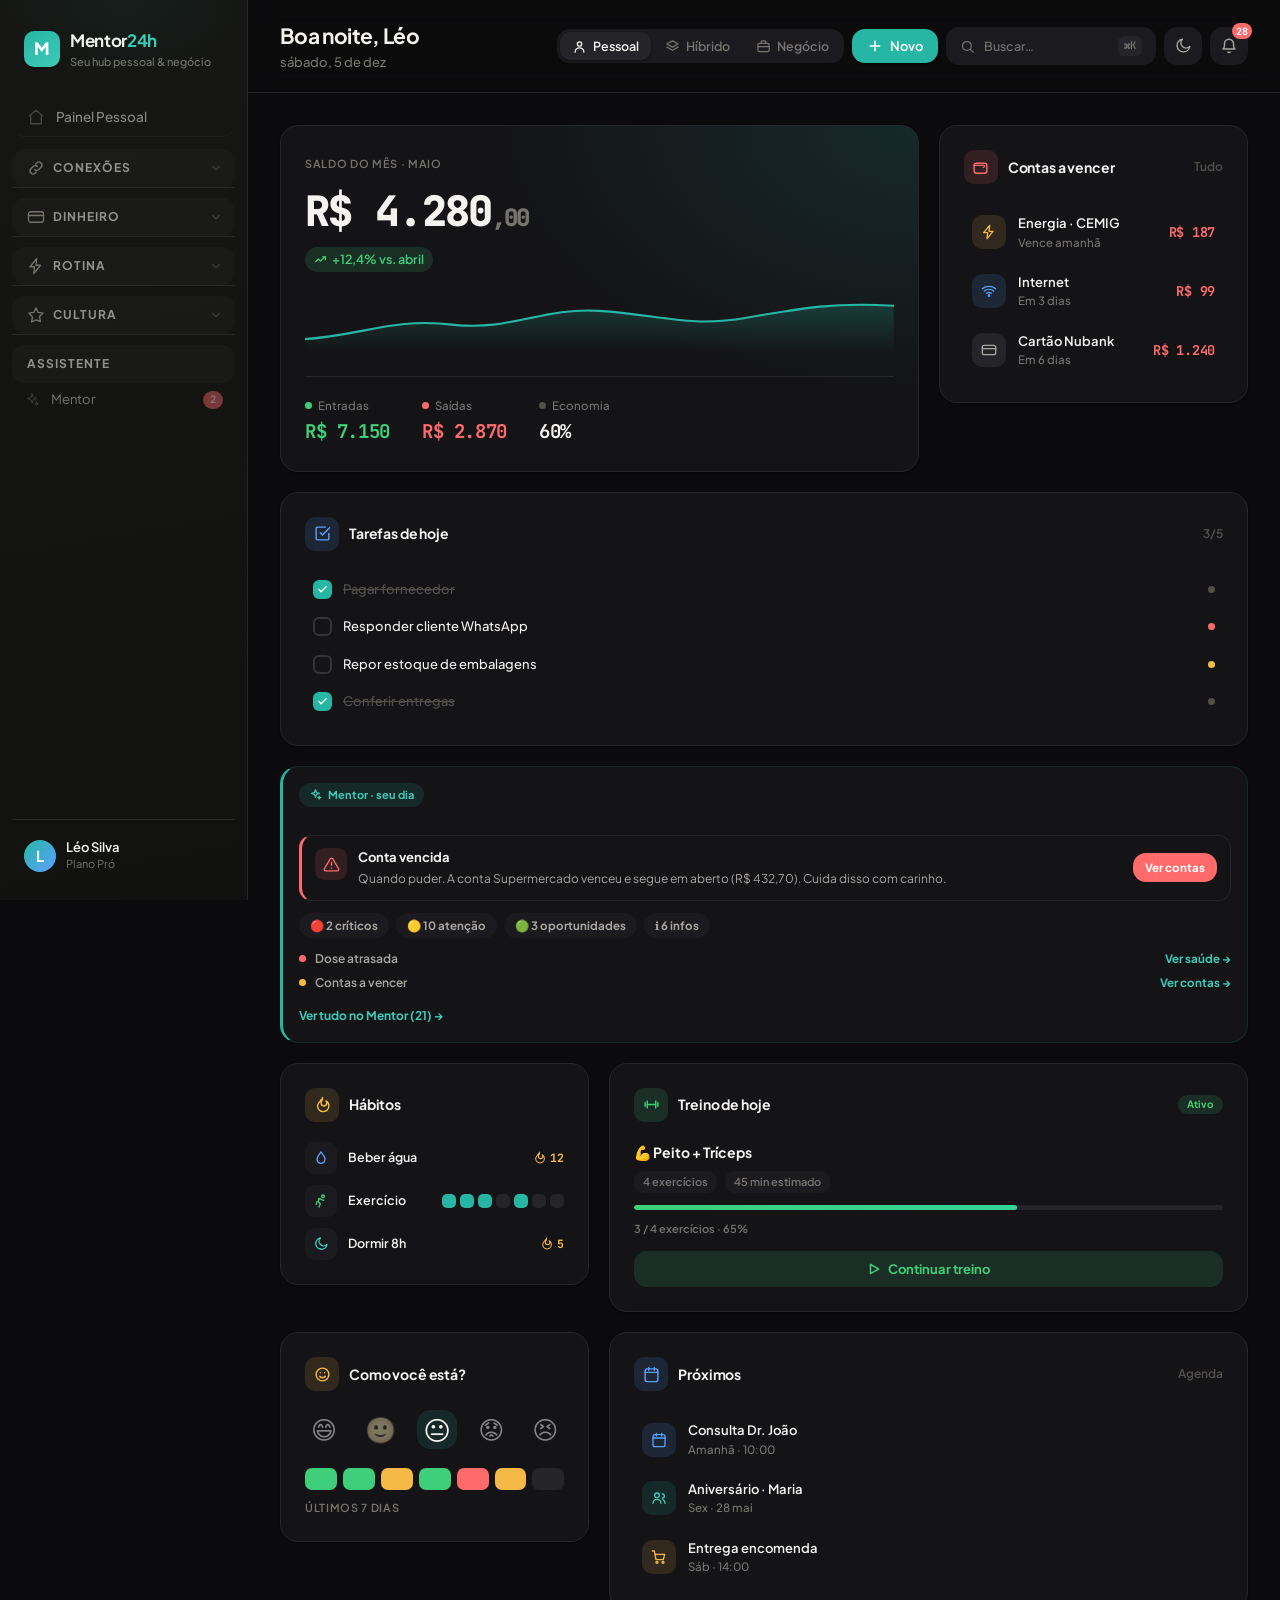
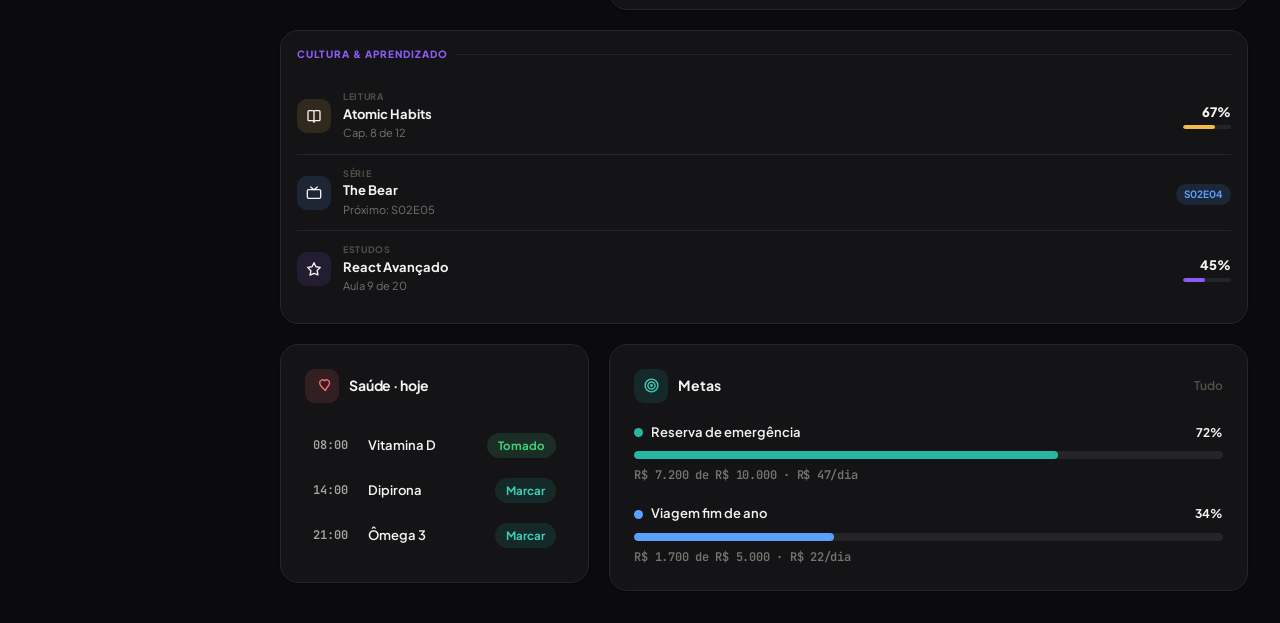
==== commit e79b78b5: "feat(sidebar): R2 — Painel Negócios standalone + hierarquia CSS + fix active duplo + remove FAB - Pa" ====
--- a/index.html
+++ b/index.html
@@ -91,6 +91,7 @@
     </div>
 
     <div class="nav-mode-sep" style="display:none"><span>Negócio</span></div>
+    <div class="nav-item nav-standalone" data-nav="dashboard" data-ctx="negocio" style="display:none">{i:home}<span>Painel Negócios</span></div>
 
     <div class="nav-group" data-ctx="negocio" style="display:none">
       <div class="nav-group-header">
@@ -99,7 +100,6 @@
         <svg class="nav-chevron" viewBox="0 0 24 24" fill="none" stroke="currentColor" stroke-linecap="round" stroke-linejoin="round"><polyline points="6 9 12 15 18 9"/></svg>
       </div>
       <div class="nav-items">
-        <div class="nav-item" data-nav="dashboard">{i:home}<span>Painel</span></div>
         <div class="nav-item" data-nav="vendas">{i:cart}<span>Vendas</span></div>
         <div class="nav-item" data-nav="encomendas">{i:package}<span>Encomendas</span></div>
         <div class="nav-item" data-nav="estoque">{i:archive}<span>Estoque</span><span class="badge" id="badge-estoque" style="display:none"></span></div>
@@ -369,7 +369,6 @@
           </div>
 
         </div>
-        <button class="fab" id="fab-main" title="Ação rápida">{i:plus}</button>
       </section>
 
       <!-- ════ MODO NEGÓCIO ════ -->
--- a/css/estilo.css
+++ b/css/estilo.css
@@ -120,13 +120,14 @@
 
 /* ─── NAV GROUP ─── */
 .nav-group{margin-bottom:2px}
-.nav-group-header{display:flex;align-items:center;gap:6px;padding:6px var(--s-3);border-radius:var(--r-md);cursor:pointer;transition:background .15s var(--ease);user-select:none}
+.nav-group-header{display:flex;align-items:center;gap:8px;padding:10px var(--s-3);border-radius:var(--r-md);cursor:pointer;background:rgba(0,0,0,.02);transition:background .15s var(--ease);user-select:none}
+[data-theme="dark"] .nav-group-header{background:rgba(255,255,255,.02)}
 .nav-group-header:hover{background:var(--surface-2)}
 [data-theme="dark"] .nav-group-header:hover{background:rgba(255,255,255,.04)}
 .nav-group-header--static{cursor:default;pointer-events:none}
-.nav-label{font-size:10px;font-weight:700;text-transform:uppercase;letter-spacing:.1em;color:var(--text-1);opacity:.38;flex:1;transition:opacity .15s var(--ease)}
-.nav-group.open .nav-label{opacity:.56}
-.nav-group-header:hover .nav-label{opacity:.58}
+.nav-label{font-size:12px;font-weight:700;text-transform:uppercase;letter-spacing:.08em;color:var(--text-1);opacity:.55;flex:1;transition:opacity .15s var(--ease)}
+.nav-group.open .nav-label{opacity:.72}
+.nav-group-header:hover .nav-label{opacity:.72}
 .nav-chevron{width:14px;height:14px;flex-shrink:0;color:var(--text-3);opacity:.38;transition:transform .22s var(--ease),opacity .15s var(--ease)}
 .nav-chevron polyline{stroke-width:2}
 .nav-group.open .nav-chevron{transform:rotate(180deg);opacity:.6}
@@ -138,7 +139,7 @@
 /* card base: borda-left reservada nos dois "gatilhos" de Nível 2 */
 .nav-standalone,.nav-group-header{border-left:3px solid transparent;transition:all .22s var(--ease)}
 /* ícone categoria */
-.nav-cat-icon{width:16px;height:16px;stroke-width:1.7;flex-shrink:0;color:var(--text-3);transition:color .22s var(--ease)}
+.nav-cat-icon{width:18px;height:18px;stroke-width:1.7;flex-shrink:0;color:var(--text-3);transition:color .22s var(--ease)}
 /* Nível 2 aceso — Painel Pessoal ativo (3 classes > .nav-item.active 2 classes) */
 .nav-item.nav-standalone.active{background:linear-gradient(105deg,var(--brand-soft),rgba(22,138,124,.04));border-left:3px solid var(--brand);box-shadow:0 0 14px rgba(22,138,124,.18),inset 0 0 0 1px rgba(22,138,124,.08)}
 [data-theme="dark"] .nav-item.nav-standalone.active{background:linear-gradient(105deg,rgba(22,138,124,.22),rgba(22,138,124,.04));box-shadow:0 0 14px rgba(22,138,124,.28),inset 0 0 0 1px rgba(22,138,124,.12)}
@@ -149,9 +150,12 @@
 .nav-group.active-parent>.nav-group-header .nav-cat-icon{color:var(--brand);stroke-width:2}
 .nav-group.active-parent>.nav-group-header::after{content:'';width:6px;height:6px;border-radius:50%;background:var(--brand);box-shadow:0 0 6px var(--brand);margin-left:auto;flex-shrink:0}
 /* Nível 1 — sub-item ativo: sobrescreve .nav-item.active global (especificidade maior) */
-.nav-group .nav-item.active{background:transparent;box-shadow:none;color:var(--brand-text);font-weight:600}
+.nav-group .nav-item.active{background:transparent;box-shadow:none;color:var(--brand-text);font-weight:500;opacity:.82}
 .nav-group .nav-item.active svg{color:var(--brand);stroke-width:1.9}
-.nav-group .nav-item.active::before{content:'';position:absolute;left:6px;top:50%;transform:translateY(-50%);width:4px;height:4px;border-radius:50%;background:var(--brand)}
+.nav-group .nav-item.active::before{content:'';position:absolute;left:6px;top:50%;transform:translateY(-50%);width:3px;height:3px;border-radius:50%;background:var(--brand)}
+/* Subcategorias escopadas — mais finas que a categoria */
+.nav-group .nav-item{padding:7px var(--s-3);font-size:13px;font-weight:400;opacity:.42}
+.nav-group .nav-item svg{width:16px;height:16px;stroke-width:1.5}
 /* divisórias finas entre grupos */
 .nav-standalone,.nav-group{border-bottom:1px solid var(--border)}
 .nav-group:last-of-type{border-bottom:none}
@@ -1416,24 +1420,11 @@
 .cult-bar{height:100%;border-radius:var(--r-full);transition:width .6s var(--ease);}
 .cult-badge{display:inline-block;font-size:10px;font-weight:700;padding:3px 8px;border-radius:var(--r-full);}
 
-/* ── FAB (botão flutuante) ── */
-.fab{
-  position:fixed;bottom:28px;right:24px;
-  width:50px;height:50px;
-  background:var(--brand);border-radius:50%;border:none;cursor:pointer;
-  display:grid;place-items:center;
-  box-shadow:0 4px 20px rgba(0,168,150,.45),0 2px 8px rgba(0,0,0,.12);
-  transition:transform .15s var(--ease),box-shadow .15s var(--ease);
-  z-index:200;
-}
-.fab:hover{transform:scale(1.1);box-shadow:0 6px 24px rgba(0,168,150,.55);}
-.fab svg{width:20px;height:20px;stroke:#fff;fill:none;stroke-width:2.5;stroke-linecap:round;}
 
 /* ── RESPONSIVO DASHBOARD ── */
 @media(max-width:768px){
   .dash-ctx{flex-direction:column;align-items:flex-start;gap:var(--s-3);}
   .day-ring{position:absolute;top:var(--s-4);right:var(--s-4);}
-  .fab{bottom:80px;right:16px;}
 }
 @media(max-width:560px){
   .ctx-chip{font-size:11px;}
@@ -1514,7 +1505,8 @@
 /* ─── TIPOGRAFIA MOBILE (Etapa 26) ─── */
 @media(max-width:560px){
   .nav-item{font-size:15px;padding:11px var(--s-3)}
-  .nav-label{font-size:11.5px}
+  .nav-group .nav-item{font-size:14px;padding:9px var(--s-3)}
+  .nav-label{font-size:12.5px}
   .nav-chevron{width:15px;height:15px}
   .greet h1{font-size:20px}
   .greet p{font-size:14px}
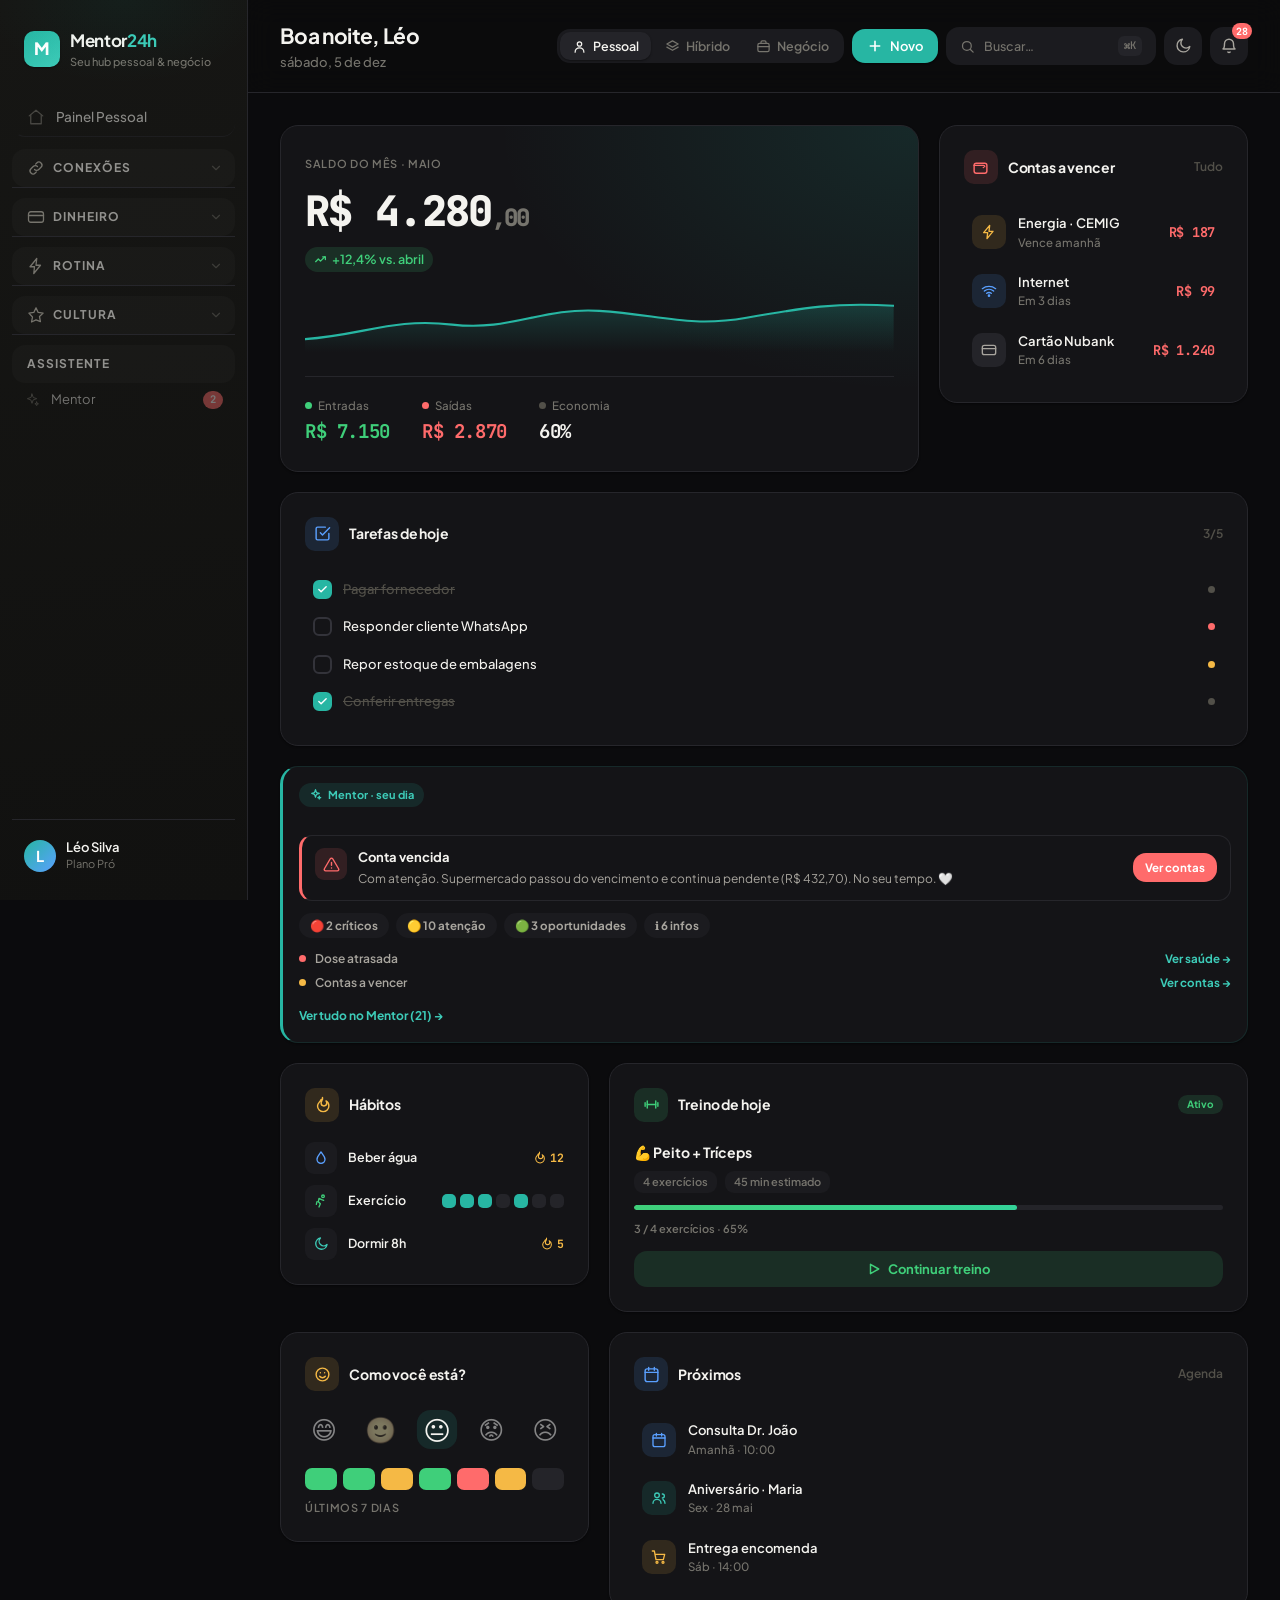
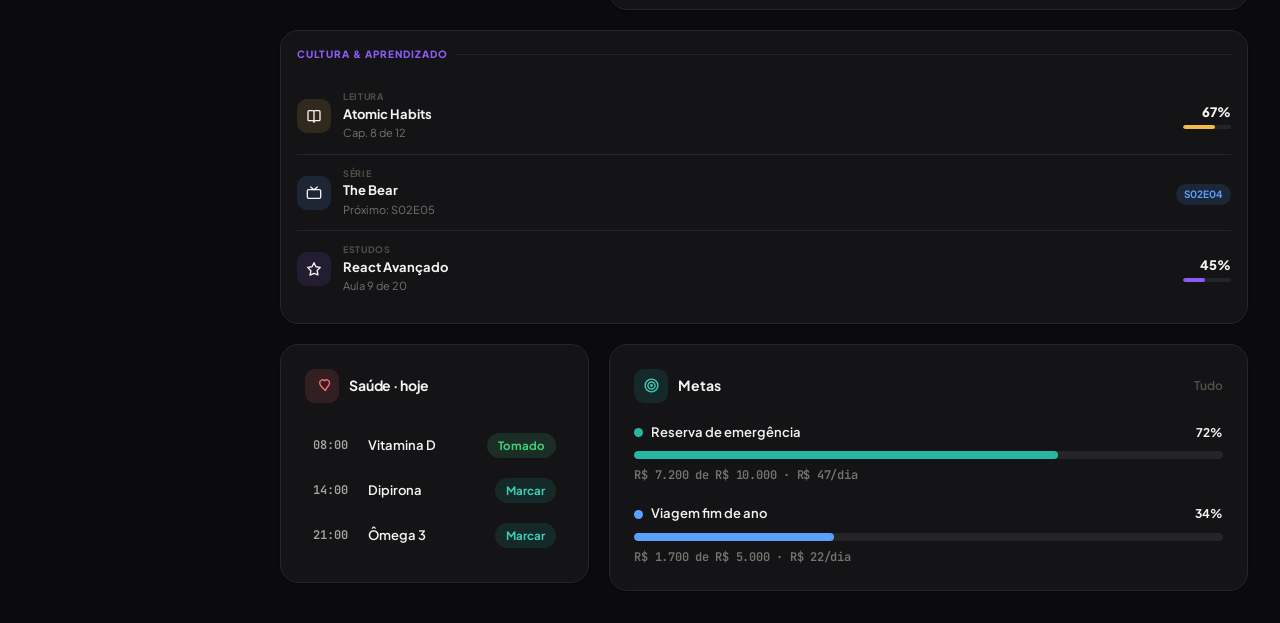
==== commit a52f8704: "feat(perfil): Etapa 41 — Página Perfil completa (5 blocos) - section perfil no HTML + script perfil." ====
--- a/index.html
+++ b/index.html
@@ -561,6 +561,9 @@
       <!-- ░░░░ PÁGINA: MENTOR (Etapa 14A) ░░░░ -->
       <section class="page" data-page="mentor"><div id="mentor-root"></div></section>
 
+      <!-- ░░░░ PÁGINA: PERFIL (Etapa 41) ░░░░ -->
+      <section class="page" data-page="perfil"><div id="perfil-root"></div></section>
+
     </div>
   </main>
 </div>
@@ -589,6 +592,7 @@
 <script src="js/pessoal/series.js"></script>
 <script src="js/pessoal/treinos.js"></script>
 <script src="js/pessoal/salvos.js"></script>
+<script src="js/pessoal/perfil.js"></script>
 <script src="js/negocio/10-clientes.js"></script>
 <script src="js/negocio/11-relatorios-neg.js"></script>
 <script src="js/negocio/12-vendas.js"></script>
--- a/css/estilo.css
+++ b/css/estilo.css
@@ -150,7 +150,7 @@
 .nav-group.active-parent>.nav-group-header .nav-cat-icon{color:var(--brand);stroke-width:2}
 .nav-group.active-parent>.nav-group-header::after{content:'';width:6px;height:6px;border-radius:50%;background:var(--brand);box-shadow:0 0 6px var(--brand);margin-left:auto;flex-shrink:0}
 /* Nível 1 — sub-item ativo: sobrescreve .nav-item.active global (especificidade maior) */
-.nav-group .nav-item.active{background:transparent;box-shadow:none;color:var(--brand-text);font-weight:500;opacity:.82}
+.nav-group .nav-item.active{background:transparent;box-shadow:none;color:var(--brand-text);font-weight:500;opacity:.82;padding-top:4px;padding-bottom:4px}
 .nav-group .nav-item.active svg{color:var(--brand);stroke-width:1.9}
 .nav-group .nav-item.active::before{content:'';position:absolute;left:6px;top:50%;transform:translateY(-50%);width:3px;height:3px;border-radius:50%;background:var(--brand)}
 /* Subcategorias escopadas — mais finas que a categoria */
@@ -1786,3 +1786,50 @@
   #contas-root .fin-chip{min-height:72px;padding:12px 8px 8px}
   #contas-root .fin-chip-val{font-size:13px}
 }
+
+/* ═══ ETAPA 41 — PERFIL ═══ */
+.prf-wrap{display:flex;flex-direction:column;gap:var(--s-3);max-width:620px;padding:var(--s-4) var(--s-4) var(--s-6)}
+.prf-section{background:var(--surface-1);border:1px solid var(--border);border-radius:var(--r-lg);padding:var(--s-4);display:flex;flex-direction:column;gap:var(--s-3)}
+.prf-section-hdr{display:flex;align-items:center;gap:var(--s-3)}
+.prf-section-title{font-size:14px;font-weight:700;color:var(--text-1)}
+.prf-section-sub{font-size:12px;color:var(--text-3)}
+.prf-avatar{width:54px;height:54px;border-radius:50%;background:var(--brand);color:#fff;display:grid;place-items:center;font-size:20px;font-weight:700;flex-shrink:0}
+.prf-avatar--neg{background:var(--surface-3);font-size:26px;border:1px solid var(--border)}
+.prf-fields{display:flex;flex-direction:column;gap:var(--s-2)}
+.prf-label{font-size:11px;font-weight:700;text-transform:uppercase;letter-spacing:.06em;color:var(--text-3)}
+.prf-input{background:var(--surface-2);border:1px solid var(--border);border-radius:var(--r-md);padding:9px 12px;font-size:14px;color:var(--text-1);width:100%;box-sizing:border-box;transition:border-color .15s var(--ease)}
+.prf-input:focus{outline:none;border-color:var(--brand)}
+.prf-stat-grid{display:grid;grid-template-columns:repeat(2,1fr);gap:var(--s-2)}
+.prf-stat{background:var(--surface-2);border-radius:var(--r-md);padding:var(--s-3);display:flex;flex-direction:column;gap:4px}
+.prf-stat-label{font-size:11px;font-weight:600;text-transform:uppercase;letter-spacing:.06em;color:var(--text-3)}
+.prf-stat-val{font-size:22px;font-weight:800;color:var(--brand-text);line-height:1}
+.prf-stat--money .prf-stat-val{font-size:16px;font-family:var(--mono);font-variant-numeric:tabular-nums}
+.prf-val-in{color:var(--income)}
+.prf-val-out{color:var(--expense)}
+.prf-mei-bar-wrap{display:flex;flex-direction:column;gap:6px}
+.prf-mei-bar-labels{display:flex;justify-content:space-between;font-size:12px;color:var(--text-3)}
+.prf-mei-bar-labels b{color:var(--brand-text)}
+.prf-bar-bg{height:8px;background:var(--surface-3);border-radius:var(--r-full);overflow:hidden}
+.prf-bar-fill{height:100%;background:linear-gradient(90deg,var(--brand),var(--brand-hover));border-radius:var(--r-full);transition:width .5s var(--ease)}
+.prf-pref-row{display:flex;align-items:center;gap:var(--s-3);flex-wrap:wrap}
+.prf-pref-label{font-size:13px;color:var(--text-2);min-width:90px}
+.prf-btn-group{display:flex;gap:6px;flex-wrap:wrap}
+.prf-theme-btn,.prf-mode-btn{display:inline-flex;align-items:center;gap:5px;padding:7px 14px;border-radius:var(--r-full);border:1px solid var(--border);background:transparent;color:var(--text-2);font-size:13px;cursor:pointer;transition:all .15s var(--ease)}
+.prf-theme-btn svg,.prf-mode-btn svg{width:14px;height:14px}
+.prf-theme-btn.on,.prf-mode-btn.on{background:var(--brand);border-color:var(--brand);color:#fff}
+.prf-theme-btn:hover:not(.on),.prf-mode-btn:hover:not(.on){background:var(--brand-soft);border-color:var(--brand)}
+.prf-action-row{display:flex;flex-wrap:wrap;gap:var(--s-2)}
+.prf-action-btn{display:inline-flex;align-items:center;gap:6px;padding:9px 16px;background:var(--surface-2);border:1px solid var(--border);border-radius:var(--r-md);font-size:13px;color:var(--text-1);cursor:pointer;transition:all .15s var(--ease)}
+.prf-action-btn svg{width:15px;height:15px;flex-shrink:0}
+.prf-action-btn:hover{background:var(--brand-soft);border-color:var(--brand)}
+.prf-save-btn{background:var(--brand);border-color:var(--brand);color:#fff;align-self:flex-start}
+.prf-save-btn:hover{opacity:.88}
+.prf-danger-btn{color:var(--text-2)}
+.prf-danger-btn:hover{background:rgba(219,74,74,.1);border-color:#DB4A4A;color:#DB4A4A}
+.prf-danger-label{color:#DB4A4A!important;font-weight:600}
+.prf-divider{height:1px;background:var(--border)}
+@media(max-width:480px){
+  .prf-pref-row{flex-direction:column;align-items:flex-start}
+  .prf-mode-btn{flex:1}
+  .prf-stat-grid{grid-template-columns:1fr 1fr}
+}
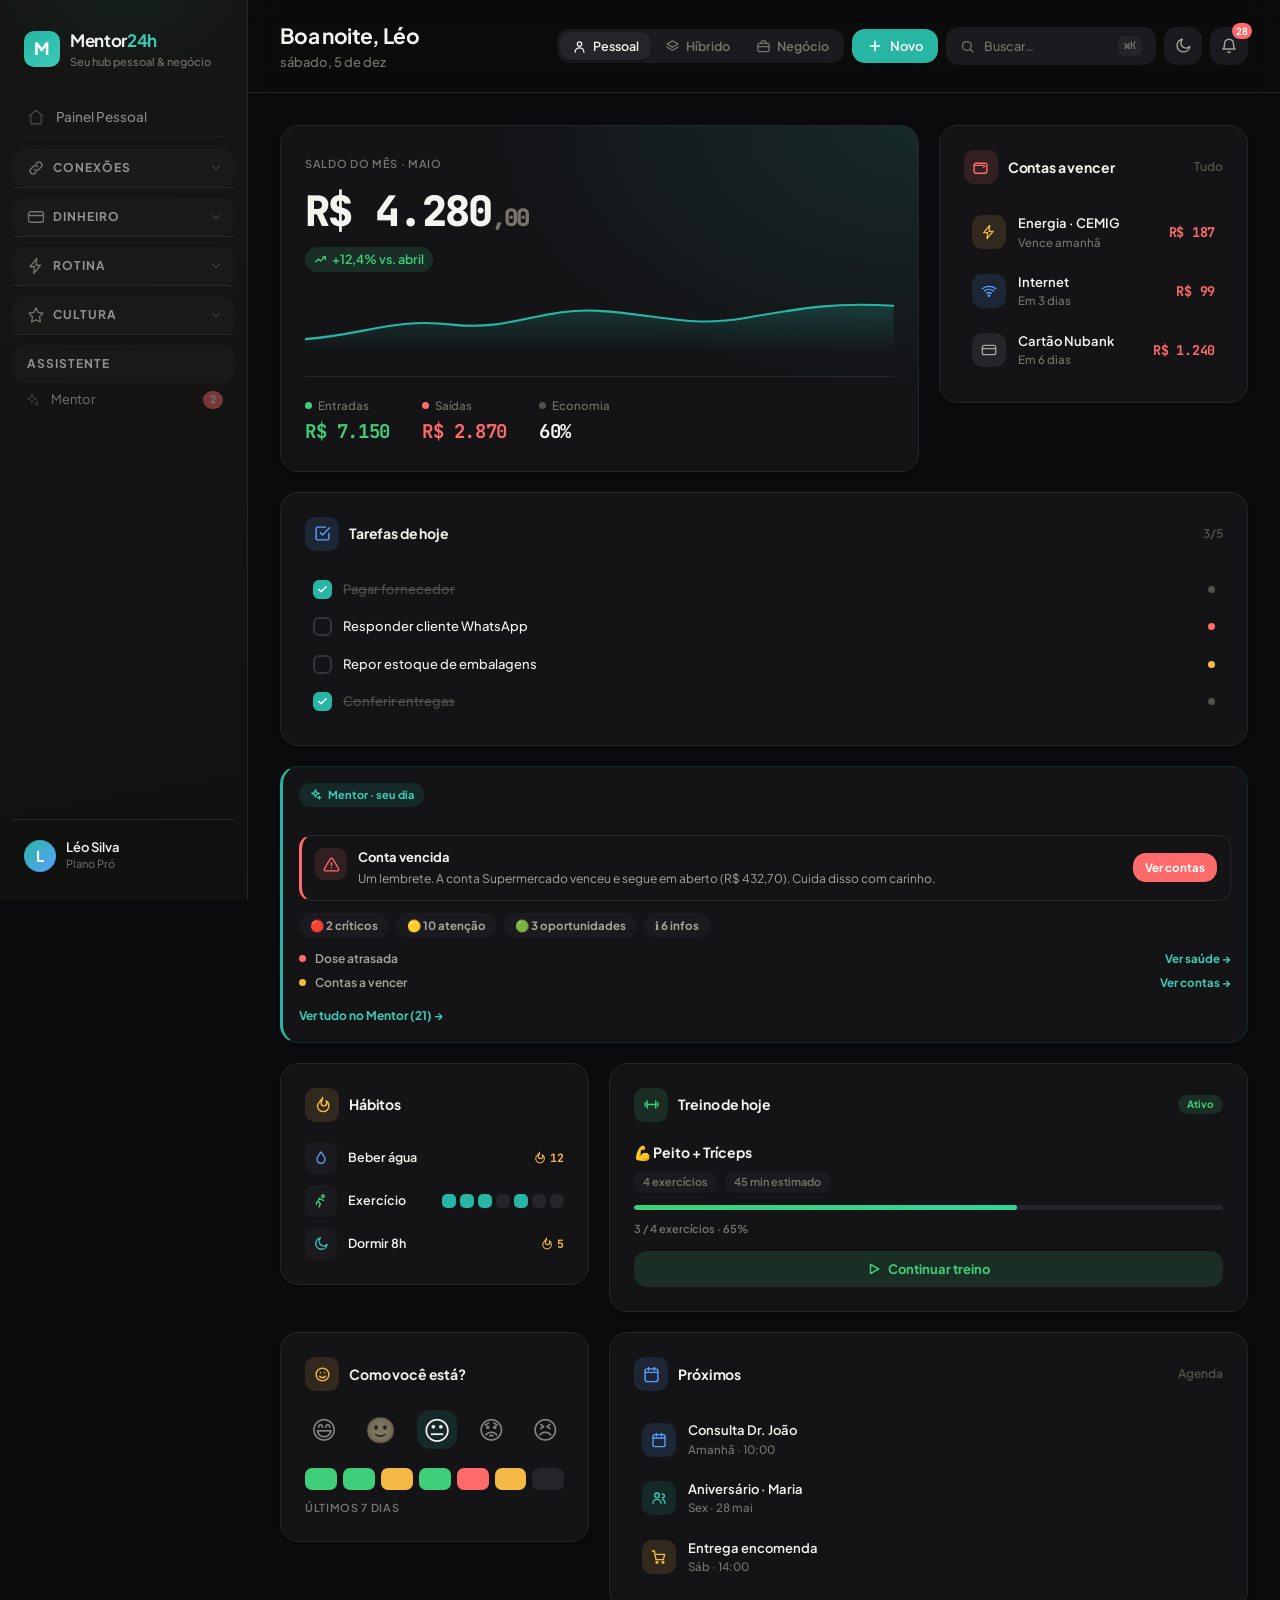
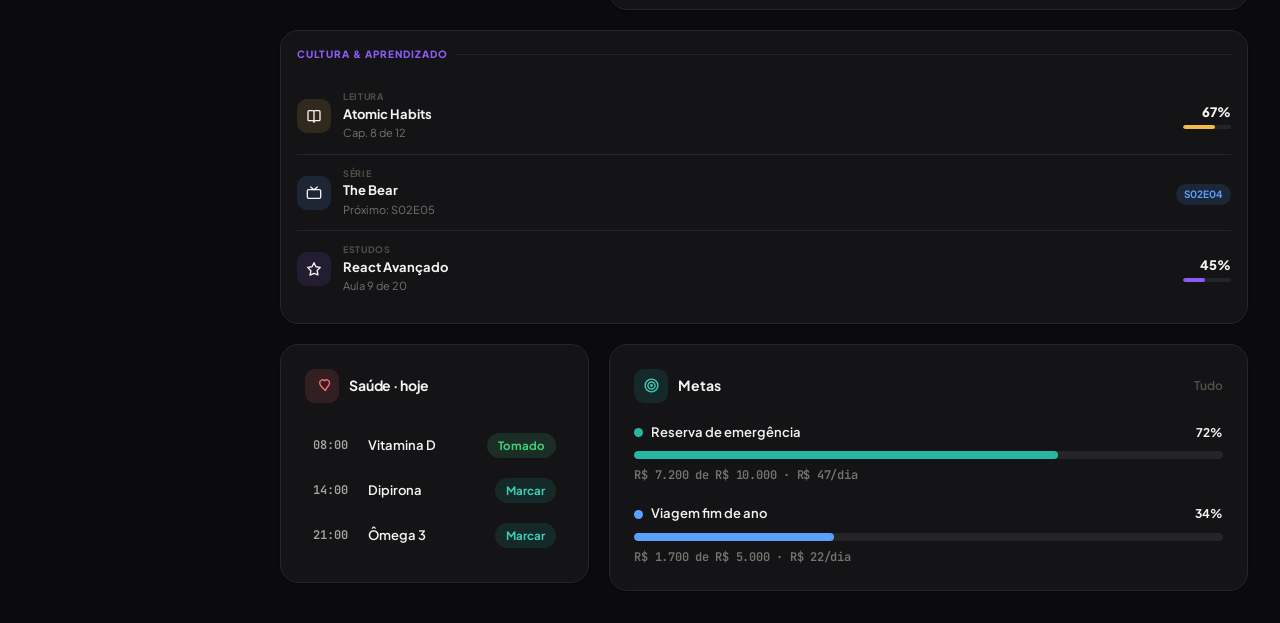
==== commit a992dcd9: "feat(contatos): Etapa 42 — Redesign tela Contatos premium (executor-20260617-001) Redesign visual+la" ====
--- a/index.html
+++ b/index.html
@@ -142,7 +142,7 @@
     </div>
 
     <div class="side-foot">
-      <div class="user-chip" id="user-chip"></div>
+      <div class="user-chip" id="user-chip" data-nav="perfil" title="Abrir Perfil"></div>
     </div>
   </aside>
 
--- a/css/estilo.css
+++ b/css/estilo.css
@@ -817,19 +817,134 @@
 .qty .qv{font-size:19px;font-weight:800;font-family:var(--mono)}
 .heat{display:grid;grid-template-columns:repeat(7,1fr);gap:4px;margin-top:11px}
 .heat span{aspect-ratio:1;border-radius:4px;background:var(--surface-3)}
-.ct-group-label{font-size:11px;font-weight:800;color:var(--text-4);text-transform:uppercase;letter-spacing:.08em;margin:var(--s-4) 0 6px;padding-left:4px}
-.ct-group-label:first-child{margin-top:0}
-.ct-item{display:flex;align-items:center;gap:12px;padding:10px;border-radius:var(--r-md);transition:.15s var(--ease)}
+/* ── CONTATOS REDESIGN (Etapa 42) ─────────────────────── */
+/* KPIs enxutos */
+.ct-kpis{display:flex;gap:var(--s-3);flex-wrap:wrap;margin-bottom:var(--s-4)}
+.ct-kpi-pill{display:flex;align-items:center;gap:7px;padding:7px 12px;background:var(--surface-2);border-radius:var(--r-full);font-size:12.5px}
+.ct-kpi-ico{width:26px;height:26px;border-radius:var(--r-full);display:grid;place-items:center;font-size:12px;flex-shrink:0}
+.ct-kpi-val{font-size:15px;font-weight:800;font-family:var(--mono);color:var(--text-1)}
+.ct-kpi-lbl{font-weight:600;color:var(--text-3)}
+.ct-kpi-zero .ct-kpi-val{color:var(--text-4)}
+/* Faixa de destaque */
+.ct-faixa{display:flex;flex-wrap:wrap;gap:var(--s-2);margin-bottom:var(--s-4)}
+.ct-faixa-item{display:flex;align-items:center;gap:6px;padding:7px 13px;border-radius:var(--r-md);font-size:12.5px;font-weight:600}
+.ct-faixa-rec{background:var(--info-soft);color:var(--info)}
+.ct-faixa-aniv{background:var(--warning-soft);color:var(--warning)}
+/* Toolbar */
+.ct-toolbar{display:flex;flex-direction:column;gap:var(--s-3);margin-bottom:var(--s-4)}
+.ct-search-wrap{display:flex;align-items:center;gap:8px;background:var(--surface-2);border:1.5px solid var(--surface-3);border-radius:var(--r-lg);padding:9px 12px;transition:.15s var(--ease)}
+.ct-search-wrap:focus-within{border-color:var(--brand);background:var(--surface-1)}
+.ct-search-ico{color:var(--text-4);flex-shrink:0}
+.ct-search-inp{flex:1;background:none;border:none;outline:none;font-size:14px;color:var(--text-1);min-width:0}
+.ct-search-clr{background:none;border:none;cursor:pointer;color:var(--text-4);font-size:13px;padding:2px 4px;border-radius:var(--r-sm);transition:.15s var(--ease)}
+.ct-search-clr:hover{color:var(--text-2);background:var(--surface-3)}
+.ct-toolbar-row{display:flex;align-items:center;gap:var(--s-3);flex-wrap:wrap}
+.ct-seg{display:flex;gap:2px;background:var(--surface-2);border-radius:var(--r-full);padding:3px}
+.ct-seg button{padding:5px 14px;border:none;border-radius:var(--r-full);font-size:12.5px;font-weight:600;color:var(--text-3);background:none;cursor:pointer;transition:.15s var(--ease)}
+.ct-seg button.on{background:var(--surface-1);color:var(--text-1);box-shadow:0 1px 3px rgba(0,0,0,.08)}
+.ct-btn-add{margin-left:auto;font-size:13px!important;padding:7px 14px!important}
+/* Chips de filtro de tags */
+.ct-tag-filter-wrap{overflow-x:auto;-webkit-overflow-scrolling:touch;overscroll-behavior-x:contain}
+.ct-tag-chips{display:flex;gap:6px;padding-bottom:2px}
+.ct-tag-fc{padding:5px 13px;border:1.5px solid var(--surface-3);border-radius:var(--r-full);font-size:12px;font-weight:600;color:var(--text-3);background:none;cursor:pointer;white-space:nowrap;transition:.15s var(--ease)}
+.ct-tag-fc.on,.ct-tag-fc:hover{background:var(--brand-soft);color:var(--brand-text);border-color:var(--brand-soft)}
+/* Group labels + lista */
+.ct-list-card{padding:var(--s-3) 0!important;overflow:hidden}
+.ct-group-label{font-size:11px;font-weight:800;color:var(--text-4);text-transform:uppercase;letter-spacing:.08em;margin:var(--s-4) var(--s-4) 4px;padding:0}
+.ct-group-label:first-child{margin-top:var(--s-2)}
+/* Linha de contato */
+.ct-item{display:flex;align-items:center;gap:10px;padding:9px var(--s-4);border-radius:0;transition:.12s var(--ease)}
 .ct-item:hover{background:var(--surface-2)}
-.ct-click{display:flex;align-items:center;gap:12px;flex:1;min-width:0;cursor:pointer}
-.ct-av{width:42px;height:42px;border-radius:var(--r-full);display:grid;place-items:center;font-weight:700;font-size:15px;color:#fff;flex-shrink:0}
+.ct-item:focus-within{background:var(--surface-2)}
+.ct-click{display:flex;align-items:center;gap:11px;flex:1;min-width:0;cursor:pointer;padding:2px 0}
+.ct-click:focus{outline:none}
+.ct-av{width:40px;height:40px;border-radius:var(--r-full);display:grid;place-items:center;font-weight:700;font-size:14px;color:#fff;flex-shrink:0}
+.ct-av-lg{width:64px;height:64px;font-size:22px;flex-shrink:0}
 .ct-main{flex:1;min-width:0}
-.ct-nm{font-size:13.5px;font-weight:600;display:flex;align-items:center;gap:6px;flex-wrap:wrap}
-.ct-nm svg{width:12px;height:12px;color:var(--warning)}
+.ct-nm{font-size:13.5px;font-weight:600;display:flex;align-items:center;gap:5px;flex-wrap:wrap;min-width:0}
+.ct-nm-txt{white-space:nowrap;overflow:hidden;text-overflow:ellipsis}
+.ct-fav-ico svg{width:11px;height:11px;color:var(--warning)}
+.ct-ctx{font-size:11px;font-weight:600;color:var(--text-4);white-space:nowrap}
 .ct-tags{display:flex;gap:5px;margin-top:4px;flex-wrap:wrap}
 .ct-tag{font-size:10px;font-weight:600;padding:2px 8px;border-radius:var(--r-full)}
-.ct-acts{display:flex;gap:4px;flex-shrink:0}
-@media(max-width:560px){.ct-hidem{display:none!important}}
+.ct-tag-aniv{background:var(--warning-soft);color:var(--warning)}
+/* E4 Badge de score */
+.ct-score-badge{font-size:10.5px;font-weight:700;padding:2px 8px;border-radius:var(--r-full);white-space:nowrap}
+.ct-score-hot{background:rgba(31,157,85,.12);color:var(--income)}
+.ct-score-ok{background:rgba(31,157,85,.1);color:var(--income)}
+.ct-score-warn{background:rgba(200,134,11,.12);color:var(--warning)}
+.ct-score-cold{background:rgba(0,0,0,.06);color:var(--text-3)}
+/* Ações da linha */
+.ct-acts{display:flex;gap:3px;flex-shrink:0}
+.ct-acts .docbtn{min-width:40px;min-height:40px;display:grid;place-items:center}
+/* Estado vazio */
+.ct-empty{padding:var(--s-6) var(--s-4);text-align:center;display:flex;flex-direction:column;align-items:center;gap:var(--s-3)}
+.ct-empty-ico{color:var(--text-4)}
+.ct-empty h4{font-size:15px;font-weight:700;color:var(--text-2);margin:0}
+.ct-empty p{font-size:13px;color:var(--text-3);margin:0}
+/* E1 Campo padrão */
+.ct-field{position:relative}
+.ct-err{font-size:11.5px;font-weight:600;color:var(--expense);min-height:14px;margin-top:3px;transition:.15s var(--ease)}
+.ct-req{color:var(--expense)}
+.ct-field-err.field{border-color:var(--expense)!important}
+/* E2 Telefone */
+.ct-tel-wrap{display:flex;gap:8px}
+.ct-tel-ddi{flex:0 0 auto;width:90px!important}
+.ct-tel-num{flex:1;min-width:0}
+/* E3 Chip input de tags */
+.ct-chip-wrap{display:flex;flex-direction:column;gap:6px;border:1.5px solid var(--surface-3);border-radius:var(--r-md);padding:8px 10px;cursor:text;transition:.15s var(--ease);min-height:44px}
+.ct-chip-wrap:focus-within{border-color:var(--brand)}
+.ct-chips{display:flex;flex-wrap:wrap;gap:5px}
+.ct-chip-tag{display:flex;align-items:center;gap:5px;background:var(--brand-soft);color:var(--brand-text);font-size:11.5px;font-weight:600;padding:3px 9px 3px 10px;border-radius:var(--r-full)}
+.ct-chip-rm{background:none;border:none;cursor:pointer;color:var(--brand-text);font-size:11px;line-height:1;padding:0;opacity:.7;transition:.1s var(--ease)}
+.ct-chip-rm:hover{opacity:1}
+.ct-chip-in{border:none;outline:none;background:none;font-size:13px;color:var(--text-1);min-width:120px;flex:1}
+/* E5 Pílulas de ação */
+.ct-pills{display:flex;flex-wrap:wrap;gap:7px;margin-top:var(--s-3)}
+.ct-pill{display:inline-flex;align-items:center;gap:6px;padding:7px 14px;border:none;border-radius:var(--r-full);font-size:12.5px;font-weight:600;color:var(--text-2);background:var(--surface-2);cursor:pointer;text-decoration:none;transition:.15s var(--ease)}
+.ct-pill:hover{background:var(--surface-3);color:var(--text-1)}
+.ct-pill-wa{background:#25D36615;color:#128C7E}
+.ct-pill-wa:hover{background:#25D36625}
+/* D7 Chips de canal */
+.ct-tipo-chips{display:flex;flex-wrap:wrap;gap:7px;margin-top:6px}
+.ct-tipo-chip{display:flex;align-items:center;gap:6px;padding:7px 13px;border:1.5px solid var(--surface-3);border-radius:var(--r-full);font-size:12.5px;font-weight:600;color:var(--text-2);background:none;cursor:pointer;transition:.15s var(--ease)}
+.ct-tipo-chip.on{border-color:var(--chip-c,var(--brand));background:var(--chip-c,var(--brand));color:#fff}
+.ct-tipo-chip:hover:not(.on){background:var(--surface-2)}
+/* FICHA — hero */
+.ct-ficha-hdr{display:flex;align-items:center;justify-content:space-between;margin-bottom:var(--s-4)}
+.ct-ficha-hdr-acts{display:flex;gap:6px}
+.ct-back-btn{font-size:13px!important;padding:7px 13px!important}
+.ct-fav-on{color:var(--warning)!important}
+.ct-del-btn{color:var(--expense)!important}
+.ct-hero{display:flex;align-items:flex-start;gap:var(--s-4);background:var(--surface-2);border-radius:var(--r-xl);padding:var(--s-5);margin-bottom:var(--s-4)}
+.ct-hero-body{flex:1;min-width:0}
+.ct-hero-nome{font-size:20px;font-weight:800;letter-spacing:-.02em;line-height:1.2;margin-bottom:3px}
+.ct-hero-ctx{font-size:12.5px;color:var(--text-3);font-weight:600;margin-bottom:var(--s-2)}
+.ct-hero-tags{margin-top:5px!important}
+.ct-hero-score{margin-top:var(--s-2)}
+/* FICHA — cards */
+.ct-ult-contato{font-size:13px;color:var(--text-2);font-weight:600}
+.ct-reconectar-alerta{color:var(--expense);font-weight:700;font-size:12px;margin-top:5px;display:flex;align-items:center;gap:5px}
+.ct-prox-acao{display:flex;align-items:center;gap:7px;background:var(--info-soft);border-radius:var(--r-md);padding:8px 10px;margin-top:var(--s-3);font-size:12.5px}
+.ct-prox-txt{flex:1;min-width:0}
+.ct-prox-dt{font-size:11px;color:var(--info);font-weight:700;white-space:nowrap}
+.ct-acao-btns{display:flex;gap:8px;margin-top:var(--s-4)}
+.ct-acao-btns .btn{flex:1;font-size:13px!important;padding:9px 10px!important}
+.ct-add-btn{width:100%;margin-top:9px;font-size:13px!important}
+.ct-reg-btn{margin-left:auto;font-size:12px!important;padding:6px 11px!important}
+.ct-empty-txt{font-size:12.5px;color:var(--text-4);margin:var(--s-2) 0 0}
+.ct-anot-txt{font-size:13.5px;color:var(--text-2);line-height:1.55;margin:0}
+.ct-int-tipo{font-size:11px}
+/* overscroll em lista e modais */
+.ct-list-card,.ct-tag-filter-wrap{overscroll-behavior:contain}
+@media(max-width:560px){
+  .ct-hidem{display:none!important}
+  .ct-hero{flex-direction:column;align-items:center;text-align:center}
+  .ct-hero-tags,.ct-pills{justify-content:center}
+  .ct-kpis{gap:var(--s-2)}
+  .ct-kpi-pill{padding:6px 10px}
+  .ct-kpi-lbl{display:none}
+}
 
 @media(max-width:640px){
   .page-kpis{grid-template-columns:1fr;gap:var(--s-3)}
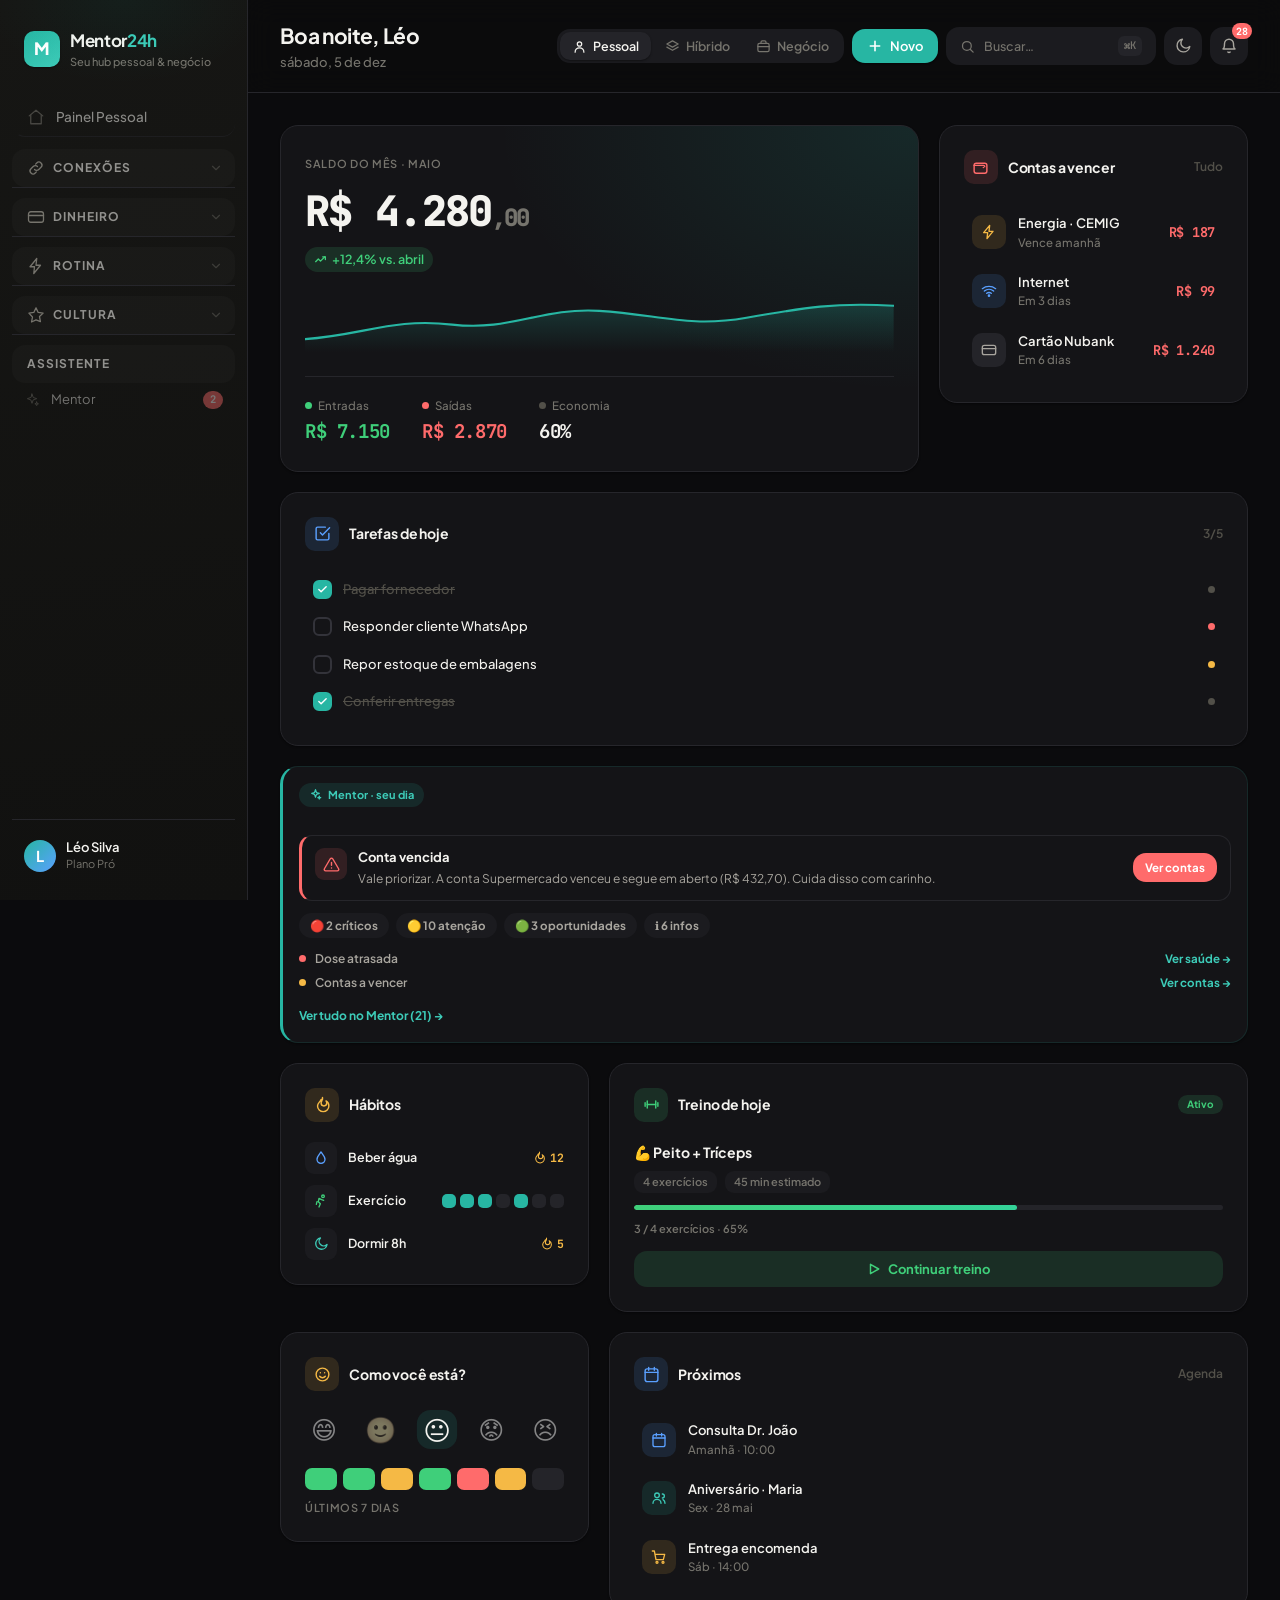
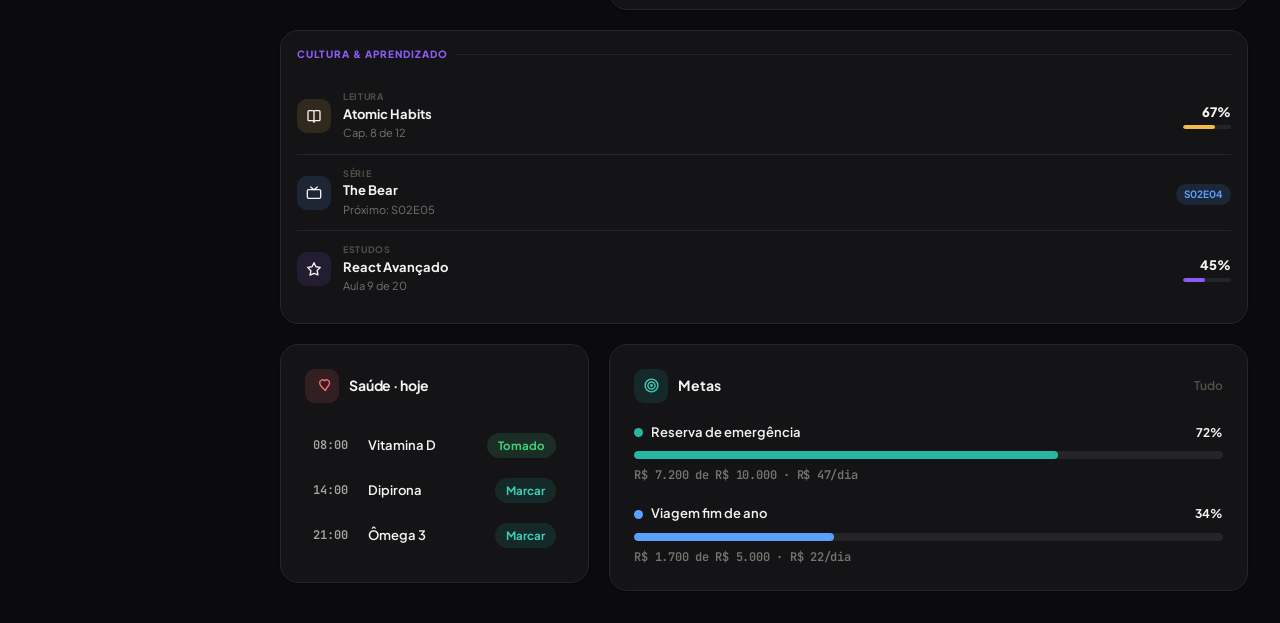
==== commit 162ea28f: "Revert "feat(contatos): Etapa 42 — Redesign tela Contatos premium (executor-20260617-001)" This reve" ====
--- a/index.html
+++ b/index.html
@@ -142,7 +142,7 @@
     </div>
 
     <div class="side-foot">
-      <div class="user-chip" id="user-chip" data-nav="perfil" title="Abrir Perfil"></div>
+      <div class="user-chip" id="user-chip"></div>
     </div>
   </aside>
 
--- a/css/estilo.css
+++ b/css/estilo.css
@@ -817,134 +817,19 @@
 .qty .qv{font-size:19px;font-weight:800;font-family:var(--mono)}
 .heat{display:grid;grid-template-columns:repeat(7,1fr);gap:4px;margin-top:11px}
 .heat span{aspect-ratio:1;border-radius:4px;background:var(--surface-3)}
-/* ── CONTATOS REDESIGN (Etapa 42) ─────────────────────── */
-/* KPIs enxutos */
-.ct-kpis{display:flex;gap:var(--s-3);flex-wrap:wrap;margin-bottom:var(--s-4)}
-.ct-kpi-pill{display:flex;align-items:center;gap:7px;padding:7px 12px;background:var(--surface-2);border-radius:var(--r-full);font-size:12.5px}
-.ct-kpi-ico{width:26px;height:26px;border-radius:var(--r-full);display:grid;place-items:center;font-size:12px;flex-shrink:0}
-.ct-kpi-val{font-size:15px;font-weight:800;font-family:var(--mono);color:var(--text-1)}
-.ct-kpi-lbl{font-weight:600;color:var(--text-3)}
-.ct-kpi-zero .ct-kpi-val{color:var(--text-4)}
-/* Faixa de destaque */
-.ct-faixa{display:flex;flex-wrap:wrap;gap:var(--s-2);margin-bottom:var(--s-4)}
-.ct-faixa-item{display:flex;align-items:center;gap:6px;padding:7px 13px;border-radius:var(--r-md);font-size:12.5px;font-weight:600}
-.ct-faixa-rec{background:var(--info-soft);color:var(--info)}
-.ct-faixa-aniv{background:var(--warning-soft);color:var(--warning)}
-/* Toolbar */
-.ct-toolbar{display:flex;flex-direction:column;gap:var(--s-3);margin-bottom:var(--s-4)}
-.ct-search-wrap{display:flex;align-items:center;gap:8px;background:var(--surface-2);border:1.5px solid var(--surface-3);border-radius:var(--r-lg);padding:9px 12px;transition:.15s var(--ease)}
-.ct-search-wrap:focus-within{border-color:var(--brand);background:var(--surface-1)}
-.ct-search-ico{color:var(--text-4);flex-shrink:0}
-.ct-search-inp{flex:1;background:none;border:none;outline:none;font-size:14px;color:var(--text-1);min-width:0}
-.ct-search-clr{background:none;border:none;cursor:pointer;color:var(--text-4);font-size:13px;padding:2px 4px;border-radius:var(--r-sm);transition:.15s var(--ease)}
-.ct-search-clr:hover{color:var(--text-2);background:var(--surface-3)}
-.ct-toolbar-row{display:flex;align-items:center;gap:var(--s-3);flex-wrap:wrap}
-.ct-seg{display:flex;gap:2px;background:var(--surface-2);border-radius:var(--r-full);padding:3px}
-.ct-seg button{padding:5px 14px;border:none;border-radius:var(--r-full);font-size:12.5px;font-weight:600;color:var(--text-3);background:none;cursor:pointer;transition:.15s var(--ease)}
-.ct-seg button.on{background:var(--surface-1);color:var(--text-1);box-shadow:0 1px 3px rgba(0,0,0,.08)}
-.ct-btn-add{margin-left:auto;font-size:13px!important;padding:7px 14px!important}
-/* Chips de filtro de tags */
-.ct-tag-filter-wrap{overflow-x:auto;-webkit-overflow-scrolling:touch;overscroll-behavior-x:contain}
-.ct-tag-chips{display:flex;gap:6px;padding-bottom:2px}
-.ct-tag-fc{padding:5px 13px;border:1.5px solid var(--surface-3);border-radius:var(--r-full);font-size:12px;font-weight:600;color:var(--text-3);background:none;cursor:pointer;white-space:nowrap;transition:.15s var(--ease)}
-.ct-tag-fc.on,.ct-tag-fc:hover{background:var(--brand-soft);color:var(--brand-text);border-color:var(--brand-soft)}
-/* Group labels + lista */
-.ct-list-card{padding:var(--s-3) 0!important;overflow:hidden}
-.ct-group-label{font-size:11px;font-weight:800;color:var(--text-4);text-transform:uppercase;letter-spacing:.08em;margin:var(--s-4) var(--s-4) 4px;padding:0}
-.ct-group-label:first-child{margin-top:var(--s-2)}
-/* Linha de contato */
-.ct-item{display:flex;align-items:center;gap:10px;padding:9px var(--s-4);border-radius:0;transition:.12s var(--ease)}
+.ct-group-label{font-size:11px;font-weight:800;color:var(--text-4);text-transform:uppercase;letter-spacing:.08em;margin:var(--s-4) 0 6px;padding-left:4px}
+.ct-group-label:first-child{margin-top:0}
+.ct-item{display:flex;align-items:center;gap:12px;padding:10px;border-radius:var(--r-md);transition:.15s var(--ease)}
 .ct-item:hover{background:var(--surface-2)}
-.ct-item:focus-within{background:var(--surface-2)}
-.ct-click{display:flex;align-items:center;gap:11px;flex:1;min-width:0;cursor:pointer;padding:2px 0}
-.ct-click:focus{outline:none}
-.ct-av{width:40px;height:40px;border-radius:var(--r-full);display:grid;place-items:center;font-weight:700;font-size:14px;color:#fff;flex-shrink:0}
-.ct-av-lg{width:64px;height:64px;font-size:22px;flex-shrink:0}
+.ct-click{display:flex;align-items:center;gap:12px;flex:1;min-width:0;cursor:pointer}
+.ct-av{width:42px;height:42px;border-radius:var(--r-full);display:grid;place-items:center;font-weight:700;font-size:15px;color:#fff;flex-shrink:0}
 .ct-main{flex:1;min-width:0}
-.ct-nm{font-size:13.5px;font-weight:600;display:flex;align-items:center;gap:5px;flex-wrap:wrap;min-width:0}
-.ct-nm-txt{white-space:nowrap;overflow:hidden;text-overflow:ellipsis}
-.ct-fav-ico svg{width:11px;height:11px;color:var(--warning)}
-.ct-ctx{font-size:11px;font-weight:600;color:var(--text-4);white-space:nowrap}
+.ct-nm{font-size:13.5px;font-weight:600;display:flex;align-items:center;gap:6px;flex-wrap:wrap}
+.ct-nm svg{width:12px;height:12px;color:var(--warning)}
 .ct-tags{display:flex;gap:5px;margin-top:4px;flex-wrap:wrap}
 .ct-tag{font-size:10px;font-weight:600;padding:2px 8px;border-radius:var(--r-full)}
-.ct-tag-aniv{background:var(--warning-soft);color:var(--warning)}
-/* E4 Badge de score */
-.ct-score-badge{font-size:10.5px;font-weight:700;padding:2px 8px;border-radius:var(--r-full);white-space:nowrap}
-.ct-score-hot{background:rgba(31,157,85,.12);color:var(--income)}
-.ct-score-ok{background:rgba(31,157,85,.1);color:var(--income)}
-.ct-score-warn{background:rgba(200,134,11,.12);color:var(--warning)}
-.ct-score-cold{background:rgba(0,0,0,.06);color:var(--text-3)}
-/* Ações da linha */
-.ct-acts{display:flex;gap:3px;flex-shrink:0}
-.ct-acts .docbtn{min-width:40px;min-height:40px;display:grid;place-items:center}
-/* Estado vazio */
-.ct-empty{padding:var(--s-6) var(--s-4);text-align:center;display:flex;flex-direction:column;align-items:center;gap:var(--s-3)}
-.ct-empty-ico{color:var(--text-4)}
-.ct-empty h4{font-size:15px;font-weight:700;color:var(--text-2);margin:0}
-.ct-empty p{font-size:13px;color:var(--text-3);margin:0}
-/* E1 Campo padrão */
-.ct-field{position:relative}
-.ct-err{font-size:11.5px;font-weight:600;color:var(--expense);min-height:14px;margin-top:3px;transition:.15s var(--ease)}
-.ct-req{color:var(--expense)}
-.ct-field-err.field{border-color:var(--expense)!important}
-/* E2 Telefone */
-.ct-tel-wrap{display:flex;gap:8px}
-.ct-tel-ddi{flex:0 0 auto;width:90px!important}
-.ct-tel-num{flex:1;min-width:0}
-/* E3 Chip input de tags */
-.ct-chip-wrap{display:flex;flex-direction:column;gap:6px;border:1.5px solid var(--surface-3);border-radius:var(--r-md);padding:8px 10px;cursor:text;transition:.15s var(--ease);min-height:44px}
-.ct-chip-wrap:focus-within{border-color:var(--brand)}
-.ct-chips{display:flex;flex-wrap:wrap;gap:5px}
-.ct-chip-tag{display:flex;align-items:center;gap:5px;background:var(--brand-soft);color:var(--brand-text);font-size:11.5px;font-weight:600;padding:3px 9px 3px 10px;border-radius:var(--r-full)}
-.ct-chip-rm{background:none;border:none;cursor:pointer;color:var(--brand-text);font-size:11px;line-height:1;padding:0;opacity:.7;transition:.1s var(--ease)}
-.ct-chip-rm:hover{opacity:1}
-.ct-chip-in{border:none;outline:none;background:none;font-size:13px;color:var(--text-1);min-width:120px;flex:1}
-/* E5 Pílulas de ação */
-.ct-pills{display:flex;flex-wrap:wrap;gap:7px;margin-top:var(--s-3)}
-.ct-pill{display:inline-flex;align-items:center;gap:6px;padding:7px 14px;border:none;border-radius:var(--r-full);font-size:12.5px;font-weight:600;color:var(--text-2);background:var(--surface-2);cursor:pointer;text-decoration:none;transition:.15s var(--ease)}
-.ct-pill:hover{background:var(--surface-3);color:var(--text-1)}
-.ct-pill-wa{background:#25D36615;color:#128C7E}
-.ct-pill-wa:hover{background:#25D36625}
-/* D7 Chips de canal */
-.ct-tipo-chips{display:flex;flex-wrap:wrap;gap:7px;margin-top:6px}
-.ct-tipo-chip{display:flex;align-items:center;gap:6px;padding:7px 13px;border:1.5px solid var(--surface-3);border-radius:var(--r-full);font-size:12.5px;font-weight:600;color:var(--text-2);background:none;cursor:pointer;transition:.15s var(--ease)}
-.ct-tipo-chip.on{border-color:var(--chip-c,var(--brand));background:var(--chip-c,var(--brand));color:#fff}
-.ct-tipo-chip:hover:not(.on){background:var(--surface-2)}
-/* FICHA — hero */
-.ct-ficha-hdr{display:flex;align-items:center;justify-content:space-between;margin-bottom:var(--s-4)}
-.ct-ficha-hdr-acts{display:flex;gap:6px}
-.ct-back-btn{font-size:13px!important;padding:7px 13px!important}
-.ct-fav-on{color:var(--warning)!important}
-.ct-del-btn{color:var(--expense)!important}
-.ct-hero{display:flex;align-items:flex-start;gap:var(--s-4);background:var(--surface-2);border-radius:var(--r-xl);padding:var(--s-5);margin-bottom:var(--s-4)}
-.ct-hero-body{flex:1;min-width:0}
-.ct-hero-nome{font-size:20px;font-weight:800;letter-spacing:-.02em;line-height:1.2;margin-bottom:3px}
-.ct-hero-ctx{font-size:12.5px;color:var(--text-3);font-weight:600;margin-bottom:var(--s-2)}
-.ct-hero-tags{margin-top:5px!important}
-.ct-hero-score{margin-top:var(--s-2)}
-/* FICHA — cards */
-.ct-ult-contato{font-size:13px;color:var(--text-2);font-weight:600}
-.ct-reconectar-alerta{color:var(--expense);font-weight:700;font-size:12px;margin-top:5px;display:flex;align-items:center;gap:5px}
-.ct-prox-acao{display:flex;align-items:center;gap:7px;background:var(--info-soft);border-radius:var(--r-md);padding:8px 10px;margin-top:var(--s-3);font-size:12.5px}
-.ct-prox-txt{flex:1;min-width:0}
-.ct-prox-dt{font-size:11px;color:var(--info);font-weight:700;white-space:nowrap}
-.ct-acao-btns{display:flex;gap:8px;margin-top:var(--s-4)}
-.ct-acao-btns .btn{flex:1;font-size:13px!important;padding:9px 10px!important}
-.ct-add-btn{width:100%;margin-top:9px;font-size:13px!important}
-.ct-reg-btn{margin-left:auto;font-size:12px!important;padding:6px 11px!important}
-.ct-empty-txt{font-size:12.5px;color:var(--text-4);margin:var(--s-2) 0 0}
-.ct-anot-txt{font-size:13.5px;color:var(--text-2);line-height:1.55;margin:0}
-.ct-int-tipo{font-size:11px}
-/* overscroll em lista e modais */
-.ct-list-card,.ct-tag-filter-wrap{overscroll-behavior:contain}
-@media(max-width:560px){
-  .ct-hidem{display:none!important}
-  .ct-hero{flex-direction:column;align-items:center;text-align:center}
-  .ct-hero-tags,.ct-pills{justify-content:center}
-  .ct-kpis{gap:var(--s-2)}
-  .ct-kpi-pill{padding:6px 10px}
-  .ct-kpi-lbl{display:none}
-}
+.ct-acts{display:flex;gap:4px;flex-shrink:0}
+@media(max-width:560px){.ct-hidem{display:none!important}}
 
 @media(max-width:640px){
   .page-kpis{grid-template-columns:1fr;gap:var(--s-3)}
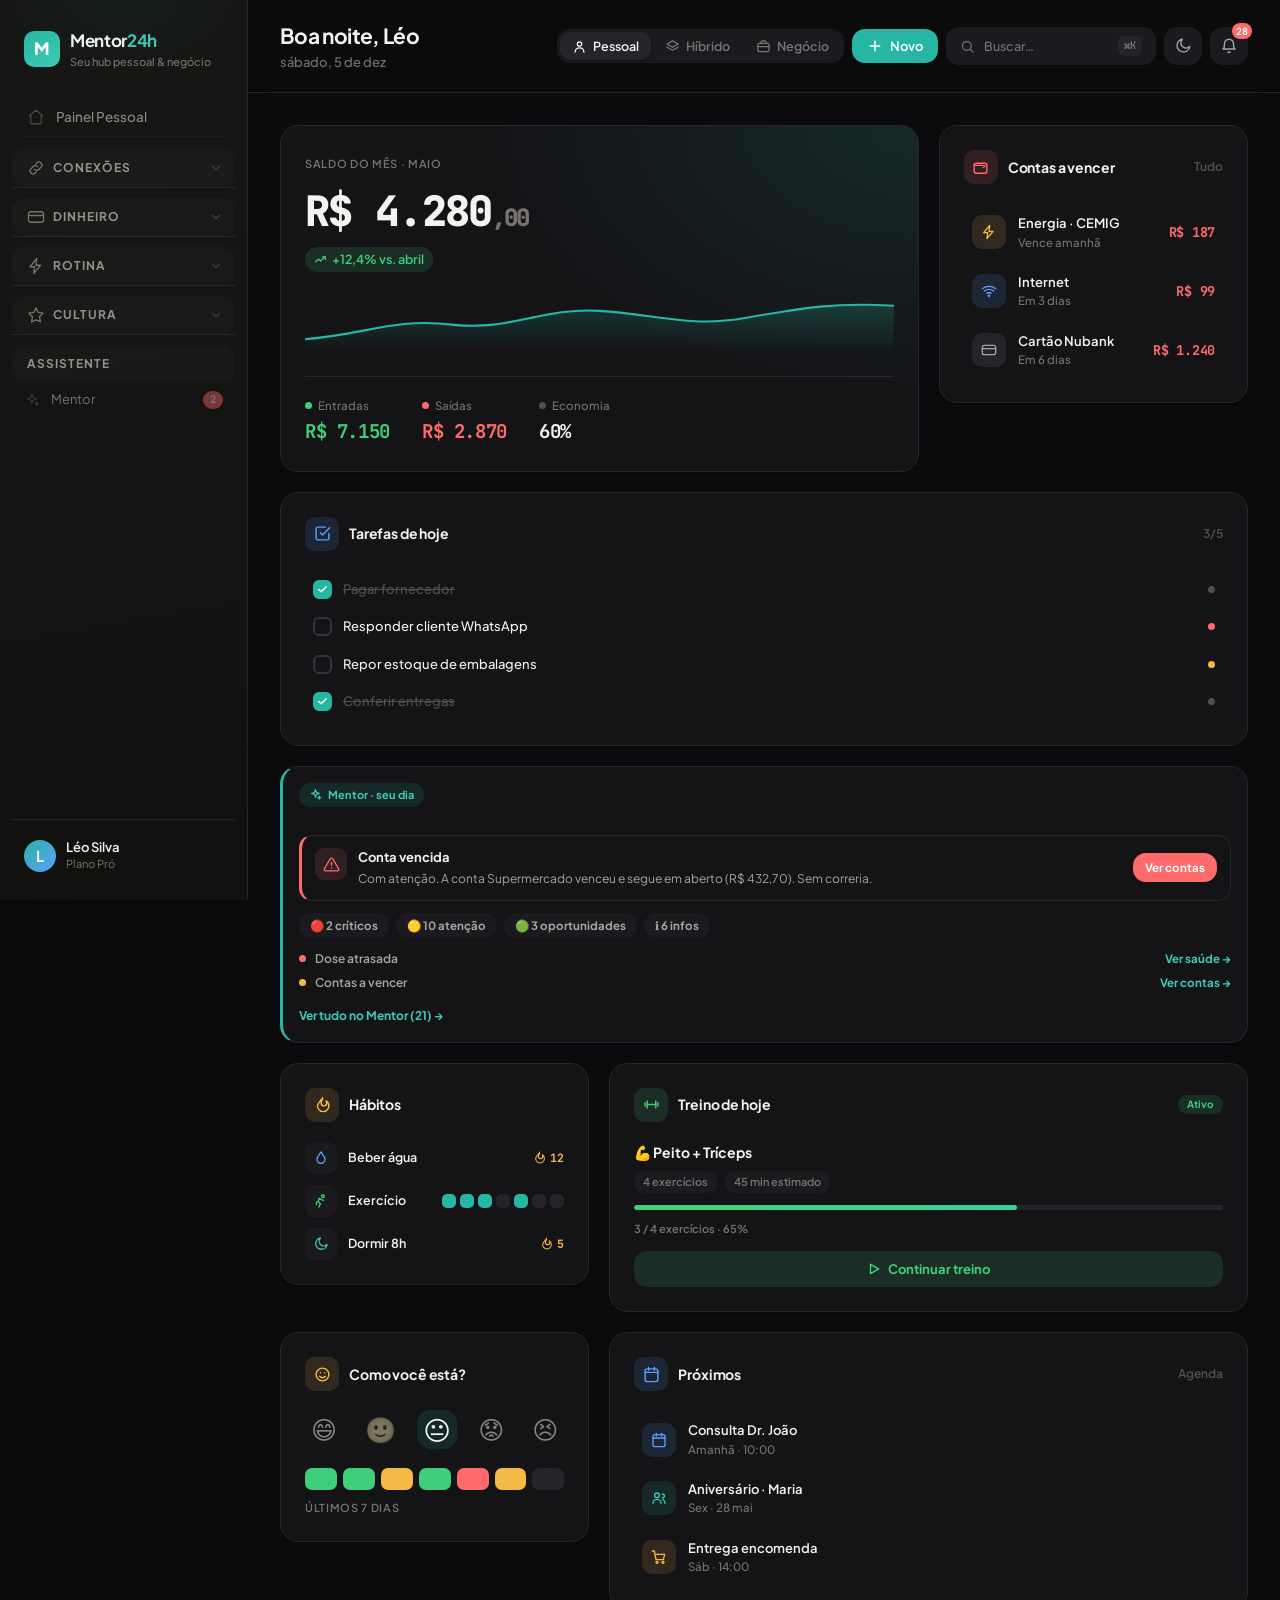
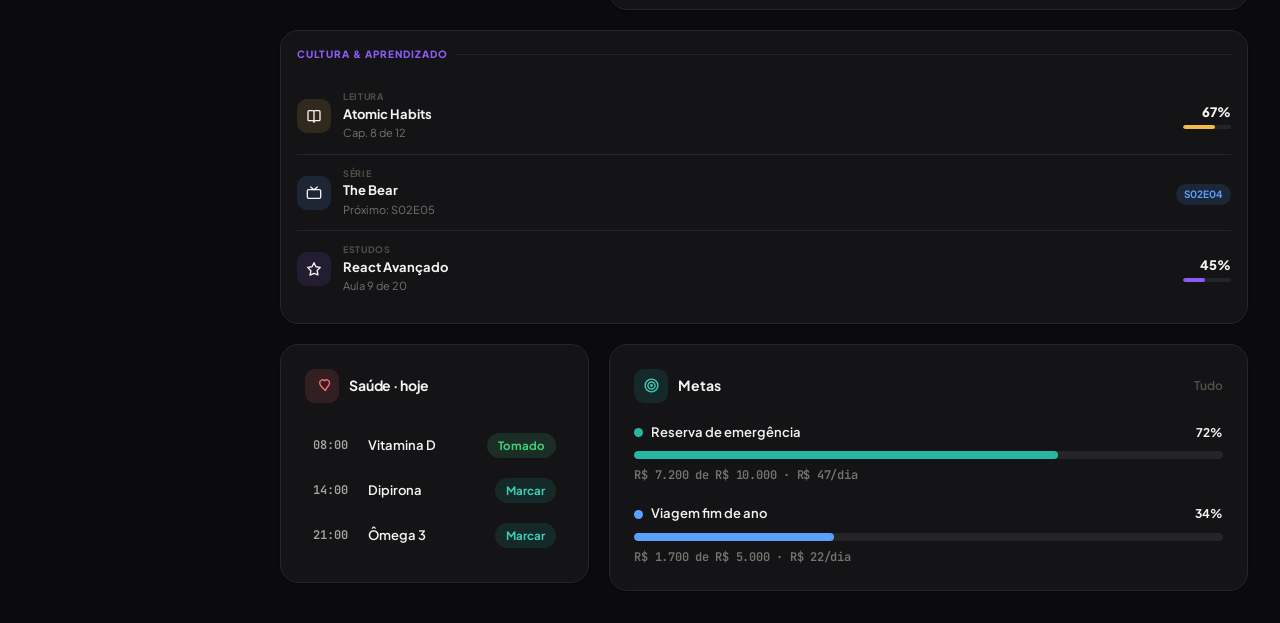
==== commit 9557af70: "feat(negocio): Contatos Negocio F1 — rename + lista .ct-* + card robusto + janelinha - Rename "Clien" ====
--- a/index.html
+++ b/index.html
@@ -113,7 +113,7 @@
         <svg class="nav-chevron" viewBox="0 0 24 24" fill="none" stroke="currentColor" stroke-linecap="round" stroke-linejoin="round"><polyline points="6 9 12 15 18 9"/></svg>
       </div>
       <div class="nav-items">
-        <div class="nav-item" data-nav="clientes">{i:users}<span>Clientes</span></div>
+        <div class="nav-item" data-nav="clientes">{i:users}<span>Contatos Negócio</span></div>
         <div class="nav-item" data-nav="produtos">{i:box}<span>Produtos</span></div>
         <div class="nav-item" data-nav="documentos">{i:file}<span>Documentos</span></div>
       </div>
--- a/css/estilo.css
+++ b/css/estilo.css
@@ -817,19 +817,179 @@
 .qty .qv{font-size:19px;font-weight:800;font-family:var(--mono)}
 .heat{display:grid;grid-template-columns:repeat(7,1fr);gap:4px;margin-top:11px}
 .heat span{aspect-ratio:1;border-radius:4px;background:var(--surface-3)}
-.ct-group-label{font-size:11px;font-weight:800;color:var(--text-4);text-transform:uppercase;letter-spacing:.08em;margin:var(--s-4) 0 6px;padding-left:4px}
-.ct-group-label:first-child{margin-top:0}
-.ct-item{display:flex;align-items:center;gap:12px;padding:10px;border-radius:var(--r-md);transition:.15s var(--ease)}
-.ct-item:hover{background:var(--surface-2)}
+/* ── Contatos premium ── */
+.ct-page{padding-bottom:var(--s-6)}
+.ct-kpis{display:flex;align-items:stretch;margin:6px var(--s-4) 14px;background:var(--surface-1);border:1px solid var(--border);border-radius:var(--r-lg);overflow:hidden}
+.ct-kpi{flex:1;display:flex;flex-direction:column;gap:3px;padding:11px 10px;position:relative}
+.ct-kpi+.ct-kpi::before{content:'';position:absolute;left:0;top:22%;height:56%;width:1px;background:var(--border)}
+.ct-kpi-l{display:flex;align-items:center;gap:5px;font-size:10.5px;font-weight:700;color:var(--text-3)}
+.ct-kpi-l .dot{width:18px;height:18px;border-radius:6px;display:grid;place-items:center;flex-shrink:0;font-size:11px;line-height:1}
+.ct-kpi-v{font-size:19px;font-weight:800;letter-spacing:-.02em;padding-left:1px}
+.ct-toolbar{padding:0 var(--s-4);display:flex;flex-direction:column;gap:10px;margin-bottom:14px}
+.ct-search{display:flex;align-items:center;gap:9px;background:var(--surface-1);border:1px solid var(--border);border-radius:var(--r-md);padding:11px var(--s-3)}
+.ct-search input{flex:1;background:none;border:none;outline:none;color:var(--text-1);font-family:var(--font);font-size:14px;font-weight:600}
+.ct-search input::placeholder{color:var(--text-4)}
+.ct-seg{display:flex;background:var(--surface-2);border-radius:var(--r-md);padding:3px}
+.ct-seg button{flex:1;border:none;background:none;font-family:var(--font);font-size:12.5px;font-weight:700;color:var(--text-3);padding:8px 0;border-radius:10px;transition:.15s var(--ease);cursor:pointer}
+.ct-seg button.on{background:var(--surface-1);color:var(--text-1);box-shadow:0 1px 2px rgba(0,0,0,.4)}
+.ct-chips{display:flex;gap:7px;overflow-x:auto;overscroll-behavior-x:contain;padding-bottom:2px;-ms-overflow-style:none;scrollbar-width:none}
+.ct-chips::-webkit-scrollbar{display:none}
+.ct-chip{flex-shrink:0;font-size:12px;font-weight:700;padding:7px 13px;border-radius:var(--r-full);background:var(--surface-2);color:var(--text-2);border:1px solid var(--border);cursor:pointer;transition:.15s var(--ease)}
+.ct-chip.on{background:var(--brand-soft);color:var(--brand-text);border-color:transparent}
+.ct-newbtn{margin:0 var(--s-4) 16px;display:flex;align-items:center;justify-content:center;gap:8px;width:calc(100% - 32px);background:var(--brand);color:#04211e;border:none;font-family:var(--font);font-size:14px;font-weight:800;padding:13px;border-radius:var(--r-md);box-shadow:0 4px 14px rgba(39,182,163,.25);cursor:pointer;transition:.15s var(--ease)}
+.ct-newbtn:hover{opacity:.9}
+.ct-group-label{display:flex;align-items:center;gap:9px;font-size:11px;font-weight:800;color:var(--text-4);text-transform:uppercase;letter-spacing:.09em;padding:0 var(--s-4);margin:8px 0 4px}
+.ct-group-label::after{content:'';flex:1;height:1px;background:var(--border)}
+.ct-group-label.fav{color:var(--warning)}
+.ct-item{display:flex;align-items:center;gap:12px;padding:11px var(--s-4);position:relative;transition:.15s var(--ease)}
+.ct-item+.ct-item::before{content:'';position:absolute;left:74px;right:var(--s-4);top:0;height:1px;background:var(--border)}
+.ct-item:hover{background:var(--surface-1)}
 .ct-click{display:flex;align-items:center;gap:12px;flex:1;min-width:0;cursor:pointer}
-.ct-av{width:42px;height:42px;border-radius:var(--r-full);display:grid;place-items:center;font-weight:700;font-size:15px;color:#fff;flex-shrink:0}
+.ct-av{width:46px;height:46px;border-radius:var(--r-full);display:grid;place-items:center;font-weight:800;font-size:15px;color:#fff;flex-shrink:0}
 .ct-main{flex:1;min-width:0}
-.ct-nm{font-size:13.5px;font-weight:600;display:flex;align-items:center;gap:6px;flex-wrap:wrap}
-.ct-nm svg{width:12px;height:12px;color:var(--warning)}
+.ct-l1{display:flex;align-items:center;gap:6px;min-width:0}
+.ct-star{color:var(--warning);flex-shrink:0}
+.ct-nm{font-size:14.5px;font-weight:700;letter-spacing:-.01em;white-space:nowrap;overflow:hidden;text-overflow:ellipsis;min-width:0}
+.ct-l2{display:flex;align-items:center;gap:6px;margin-top:5px;flex-wrap:wrap}
+.ct-score{flex-shrink:0;display:inline-flex;align-items:center;gap:4px;font-size:10.5px;font-weight:800;padding:2px 7px;border-radius:var(--r-full)}
+.ct-ctx{font-size:11px;font-weight:700;color:var(--text-3)}
+.ct-dotsep{width:3px;height:3px;border-radius:50%;background:var(--text-4);flex-shrink:0}
+.ct-tag{font-size:10.5px;font-weight:700;padding:2px 8px;border-radius:var(--r-full)}
 .ct-tags{display:flex;gap:5px;margin-top:4px;flex-wrap:wrap}
-.ct-tag{font-size:10px;font-weight:600;padding:2px 8px;border-radius:var(--r-full)}
-.ct-acts{display:flex;gap:4px;flex-shrink:0}
-@media(max-width:560px){.ct-hidem{display:none!important}}
+.ct-acts{display:flex;align-items:center;gap:4px;flex-shrink:0}
+@media(max-width:560px){.ct-hidem{display:none!important}.ct-acts [data-edit],.ct-acts [data-del]{display:none!important}}
+/* ── Contatos Negócio (F1) ── */
+.ct-filter{display:flex;align-items:center;gap:8px;padding:0 var(--s-4);margin-bottom:12px}
+.ct-filter-lab{font-size:11px;font-weight:700;color:var(--text-4);text-transform:uppercase;letter-spacing:.07em}
+.ct-toggle{margin-left:auto;display:inline-flex;align-items:center;gap:8px;background:var(--surface-1);border:1px solid var(--border);border-radius:var(--r-full);padding:5px 6px 5px 12px;cursor:pointer;user-select:none}
+.ct-toggle span{font-size:12px;font-weight:700;color:var(--warning)}
+.ct-switch{width:34px;height:19px;border-radius:var(--r-full);background:var(--surface-3);border:1px solid var(--border);position:relative;flex-shrink:0;transition:.15s var(--ease)}
+.ct-switch::after{content:'';position:absolute;top:2px;left:2px;width:15px;height:15px;border-radius:50%;background:var(--text-4);transition:.15s var(--ease)}
+.ct-switch.on{background:var(--warning);border-color:transparent}
+.ct-switch.on::after{left:17px;background:#0B0B0D}
+.ct-nudge{margin:0 var(--s-4) 14px;background:var(--surface-1);border:1px solid var(--border);border-radius:var(--r-lg);padding:13px var(--s-4)}
+.ct-nudge-h{display:flex;align-items:center;gap:8px;margin-bottom:8px}
+.ct-nudge-h h3{font-size:13px;font-weight:800;letter-spacing:-.01em}
+.ct-nudge-row{display:flex;align-items:center;gap:8px;font-size:12.5px;color:var(--text-2);padding:5px 0}
+.ct-nudge-row .txt{flex:1;min-width:0}
+.ct-nudge-row b{color:var(--text-1)}
+.ct-mini-wa{width:30px;height:30px;border-radius:8px;display:grid;place-items:center;background:var(--income-soft);color:var(--income);flex-shrink:0;text-decoration:none}
+.ct-group{display:flex;align-items:center;gap:9px;font-size:11px;font-weight:800;text-transform:uppercase;letter-spacing:.09em;padding:0 var(--s-4);margin:14px 0 4px}
+.ct-group::after{content:'';flex:1;height:1px;background:var(--border)}
+.ct-group.deve{color:var(--warning)}
+.ct-group.ok{color:var(--text-4)}
+.ct-group .cnt{font-weight:800;opacity:.7}
+.ct-rfm{flex-shrink:0;display:inline-flex;align-items:center;gap:4px;font-size:10px;font-weight:800;padding:2px 7px;border-radius:var(--r-full)}
+.ct-meta{font-size:11.5px;font-weight:600;color:var(--text-3)}
+.ct-chip-cake{font-size:10px;font-weight:800;padding:2px 7px;border-radius:var(--r-full);background:var(--warning-soft);color:var(--warning)}
+.ct-saldo{display:inline-flex;align-items:center;gap:4px;font-family:var(--mono);font-weight:800;font-size:11.5px;padding:2px 8px;border-radius:var(--r-full)}
+.ct-saldo.deve{background:var(--warning-soft);color:var(--warning)}
+.ct-saldo.estouro{background:var(--expense-soft);color:var(--expense)}
+.ct-saldo.ok{background:var(--income-soft);color:var(--income);font-family:var(--font);font-weight:700}
+.docbtn.acts{background:var(--brand-soft);color:var(--brand-text)}
+.ct-itemwrap{position:relative}
+.ct-pop{display:none;position:absolute;right:var(--s-4);top:60px;z-index:20;width:226px;background:var(--surface-1);border:1px solid var(--border-strong);border-radius:var(--r-lg);box-shadow:0 16px 40px rgba(0,0,0,.5);padding:8px}
+.ct-pop.show{display:block}
+.ct-pop-h{display:flex;align-items:center;gap:8px;padding:6px 8px 8px}
+.ct-pop-av{width:28px;height:28px;border-radius:var(--r-full);display:grid;place-items:center;font-weight:800;font-size:11px;color:#fff;flex-shrink:0}
+.ct-pop-h b{font-size:13px;font-weight:800}
+.ct-pop-sec{font-size:9.5px;font-weight:800;color:var(--text-4);text-transform:uppercase;letter-spacing:.08em;padding:6px 8px 3px}
+.ct-pop-it{display:flex;align-items:center;gap:10px;padding:9px 8px;border-radius:10px;font-size:13px;font-weight:600;color:var(--text-1);cursor:pointer;user-select:none}
+.ct-pop-it:hover{background:var(--surface-2)}
+.ct-pop-it .e{width:20px;text-align:center;font-size:15px}
+.ct-pop-it.danger{color:var(--expense)}
+.ct-pop-div{height:1px;background:var(--border);margin:5px 4px}
+/* ── Contatos · Ficha ── */
+.ctf-head{display:flex;align-items:center;gap:8px;padding:14px 0 10px;position:sticky;top:0;background:linear-gradient(180deg,var(--bg) 75%,transparent);z-index:5}
+.ctf-back{display:flex;align-items:center;gap:6px;background:var(--surface-2);border:1px solid var(--border);color:var(--text-2);font-family:var(--font);font-size:13px;font-weight:700;padding:8px 13px 8px 10px;border-radius:var(--r-md);cursor:pointer}
+.ctf-ic{width:38px;height:38px;border-radius:var(--r-md);display:grid;place-items:center;background:var(--surface-2);color:var(--text-2);border:1px solid var(--border);cursor:pointer;flex-shrink:0}
+.ctf-hero{background:var(--surface-1);border:1px solid var(--border);border-radius:var(--r-xl);padding:var(--s-5);margin-bottom:12px;text-align:center}
+.ctf-nm{font-size:21px;font-weight:800;letter-spacing:-.02em}
+.ctf-sub{font-size:12.5px;color:var(--text-3);font-weight:700;margin-top:3px}
+.ctf-chips{display:flex;gap:6px;justify-content:center;flex-wrap:wrap;margin-top:10px}
+.ctf-score{display:inline-flex;align-items:center;gap:5px;font-size:12px;font-weight:800;padding:5px 12px;border-radius:var(--r-full);margin-top:11px}
+.ctf-pills{display:flex;gap:8px;margin-top:15px;text-decoration:none}
+.ctf-pill{flex:1;display:flex;align-items:center;justify-content:center;gap:7px;padding:11px;border-radius:var(--r-md);font-family:var(--font);font-size:13px;font-weight:800;border:1px solid var(--border);background:var(--surface-2);color:var(--text-1);cursor:pointer;text-decoration:none}
+.ctf-pill-wa{background:var(--income-soft);color:var(--income);border-color:transparent}
+.ctf-card{background:var(--surface-1);border:1px solid var(--border);border-radius:var(--r-lg);padding:var(--s-4);margin-bottom:12px}
+.ctf-chead{display:flex;align-items:center;gap:9px;margin-bottom:12px}
+.ctf-cico{width:30px;height:30px;border-radius:9px;display:grid;place-items:center;flex-shrink:0}
+.ctf-chead h3{font-size:14px;font-weight:800;letter-spacing:-.01em;flex:1;margin:0}
+.ctf-mini{width:30px;height:30px;border-radius:8px;display:grid;place-items:center;background:var(--surface-2);color:var(--text-3);border:1px solid var(--border);font-size:14px;font-weight:800;cursor:pointer;flex-shrink:0;line-height:1}
+.ctf-kv{font-size:13px;color:var(--text-2);font-weight:600}
+.ctf-kv b{color:var(--text-1)}
+.ctf-alert{display:flex;align-items:center;gap:6px;color:var(--expense);font-weight:800;font-size:12px;margin-top:7px}
+.ctf-fld{margin-top:13px}
+.ctf-fld label{display:block;font-size:11px;font-weight:800;color:var(--text-3);text-transform:uppercase;letter-spacing:.05em;margin-bottom:6px}
+.ctf-prox{display:flex;align-items:center;gap:8px;background:var(--info-soft);border-radius:var(--r-md);padding:9px 11px;margin-top:10px;font-size:12.5px;color:var(--info);font-weight:700}
+.ctf-prox span{flex:1;min-width:0}
+.ctf-btns{display:flex;gap:8px;margin-top:13px}
+.ctf-btn{display:flex;align-items:center;justify-content:center;gap:6px;padding:11px;border-radius:var(--r-md);font-family:var(--font);font-size:13px;font-weight:800;border:none;cursor:pointer}
+.ctf-btns .ctf-btn{flex:1}
+.ctf-btn-pri{background:var(--brand);color:#04211e}
+.ctf-btn-soft{background:var(--surface-2);color:var(--text-1);border:1px solid var(--border)}
+.ctf-btn-full{width:100%;margin-top:12px}
+.ctf-ev{display:flex;align-items:center;gap:11px;padding:9px 0}
+.ctf-ev+.ctf-ev{border-top:1px solid var(--border)}
+.ctf-ev-bar{width:3px;align-self:stretch;border-radius:2px;flex-shrink:0;min-height:20px}
+.ctf-ev-em{width:28px;height:28px;border-radius:8px;display:grid;place-items:center;background:var(--surface-2);font-size:14px;flex-shrink:0}
+.ctf-ev-mn{flex:1;min-width:0}
+.ctf-ev-et{font-size:13px;font-weight:700}
+.ctf-ev-es{font-size:11.5px;color:var(--text-3);font-weight:600;margin-top:1px}
+.ctf-ev-dt{font-size:11px;color:var(--text-4);font-weight:700;white-space:nowrap;flex-shrink:0}
+.ctf-notetxt{font-size:13.5px;color:var(--text-2);line-height:1.55}
+@media(min-width:720px){
+  .ctf-cards{display:grid;grid-template-columns:1fr 1fr;gap:var(--s-3)}
+  .ctf-cards .ctf-card{margin-bottom:0}
+  .ctf-card--full{grid-column:1/-1}
+  .ctf-hero{display:grid;grid-template-columns:90px 1fr;column-gap:var(--s-4);text-align:left;align-items:start}
+  .ctf-hero .ct-av{grid-column:1;grid-row:1/10;align-self:center}
+  .ctf-hero .ctf-chips,.ctf-hero .ctf-pills{justify-content:flex-start}
+}
+
+/* ── FORM CONTATO — Fatia 3 (múltiplos telefones + chips + toggle) ── */
+.ct-form-sec{display:flex;flex-direction:column}
+.ct-form-sec-t{display:flex;align-items:center;gap:7px;font-size:10.5px;font-weight:800;color:var(--brand-text);text-transform:uppercase;letter-spacing:.08em;margin-bottom:14px}
+.ct-tel{background:var(--surface-2);border:1px solid var(--border);border-radius:var(--r-md);padding:11px;margin-bottom:9px}
+.ct-tel:last-of-type{margin-bottom:0}
+.ct-tel-top{display:flex;align-items:center;gap:8px;margin-bottom:9px}
+.ct-tel-tipo{flex:1;background:var(--surface-3);border:1px solid var(--border);border-radius:9px;padding:7px 10px;font-family:var(--font);font-size:12.5px;font-weight:700;color:var(--text-1);cursor:pointer;min-width:0}
+.ct-tel-star,.ct-tel-del{width:38px;height:38px;border-radius:9px;display:grid;place-items:center;border:1px solid var(--border);cursor:pointer;flex-shrink:0;transition:.15s var(--ease)}
+.ct-tel-star{background:var(--surface-3);color:var(--text-4)}
+.ct-tel-star.on{background:var(--warning-soft);border-color:transparent;color:var(--warning)}
+.ct-tel-del{background:var(--surface-3);color:var(--text-3)}
+.ct-tel-del:hover{color:var(--expense);border-color:var(--expense)}
+.ct-tel-num{display:flex;align-items:center;gap:8px}
+.ct-tel-cc{background:var(--surface-3);border:1px solid var(--border);border-radius:9px;padding:9px 10px;font-family:var(--font);font-size:13px;font-weight:700;color:var(--text-1);white-space:nowrap;cursor:pointer;flex-shrink:0}
+.ct-tel-input{flex:1;background:var(--surface-3);border:1px solid var(--border);border-radius:9px;padding:9px 11px;font-family:var(--font);font-size:14px;font-weight:600;color:var(--text-1);width:0}
+.ct-tel-tipo:focus,.ct-tel-cc:focus,.ct-tel-input:focus{outline:none;border-color:var(--brand)}
+.ct-addtel{width:100%;display:flex;align-items:center;justify-content:center;gap:7px;background:none;border:1.5px dashed var(--border-strong);border-radius:var(--r-md);padding:11px;font-family:var(--font);font-size:13px;font-weight:700;color:var(--brand-text);cursor:pointer;transition:.15s var(--ease);margin-top:2px}
+.ct-addtel:hover{background:var(--brand-soft)}
+.ct-email-wrap{position:relative}
+.ct-email-ok{position:absolute;right:11px;top:50%;transform:translateY(-50%);color:var(--income);pointer-events:none}
+.ct-field-err{font-size:11.5px;color:var(--expense);font-weight:700;margin-top:4px}
+.ct-tagbox{background:var(--surface-2);border:1px solid var(--border);border-radius:var(--r-md);padding:8px 10px;display:flex;flex-wrap:wrap;gap:6px;align-items:center;cursor:text;transition:.15s var(--ease)}
+.ct-tagbox:focus-within{border-color:var(--brand)}
+.ct-form-chip{display:inline-flex;align-items:center;gap:5px;font-size:12px;font-weight:700;padding:5px 9px;border-radius:var(--r-full)}
+.ct-chip-x{background:none;border:none;cursor:pointer;color:inherit;opacity:.65;font-weight:800;font-size:13px;padding:0 0 0 2px;line-height:1}
+.ct-chip-x:hover{opacity:1}
+.ct-taginput{flex:1;min-width:80px;background:none;border:none;outline:none;color:var(--text-1);font-family:var(--font);font-size:13px;font-weight:600;padding:4px 2px}
+.ct-taginput::placeholder{color:var(--text-4)}
+.ct-fav-row{display:flex;align-items:center;gap:10px;padding:12px 13px;background:var(--surface-2);border:1px solid var(--border);border-radius:var(--r-md);cursor:pointer;user-select:none}
+.ct-fav-lab{flex:1;font-size:13.5px;font-weight:700;color:var(--text-1)}
+.ct-tog{width:44px;height:26px;border-radius:var(--r-full);background:var(--surface-3);border:1px solid var(--border);position:relative;flex-shrink:0;transition:.2s var(--ease)}
+.ct-tog::after{content:'';position:absolute;width:20px;height:20px;border-radius:50%;background:var(--text-4);top:2px;left:2px;transition:.2s var(--ease)}
+.ct-tog.on{background:var(--brand);border-color:transparent}
+.ct-tog.on::after{background:#fff;left:calc(100% - 22px)}
+
+/* ── CANAL CHIPS — Fatia 4 (modais de interação/addint) ── */
+.ct-canal-chips{display:flex;gap:8px;flex-wrap:wrap}
+.ct-canal-chip{display:inline-flex;align-items:center;gap:6px;font-size:13px;font-weight:700;padding:9px 13px;border-radius:var(--r-md);background:var(--surface-2);border:1.5px solid var(--border);color:var(--text-2);cursor:pointer;transition:.15s var(--ease)}
+.ct-canal-chip.on{border-color:transparent}
+.ct-canal-chip[data-canal="whatsapp"].on{background:var(--income-soft);color:var(--income)}
+.ct-canal-chip[data-canal="ligacao"].on{background:var(--brand-soft);color:var(--brand-text)}
+.ct-canal-chip[data-canal="presencial"].on{background:var(--warning-soft);color:var(--warning)}
+.ct-canal-chip[data-canal="email"].on{background:var(--info-soft);color:var(--info)}
 
 @media(max-width:640px){
   .page-kpis{grid-template-columns:1fr;gap:var(--s-3)}
